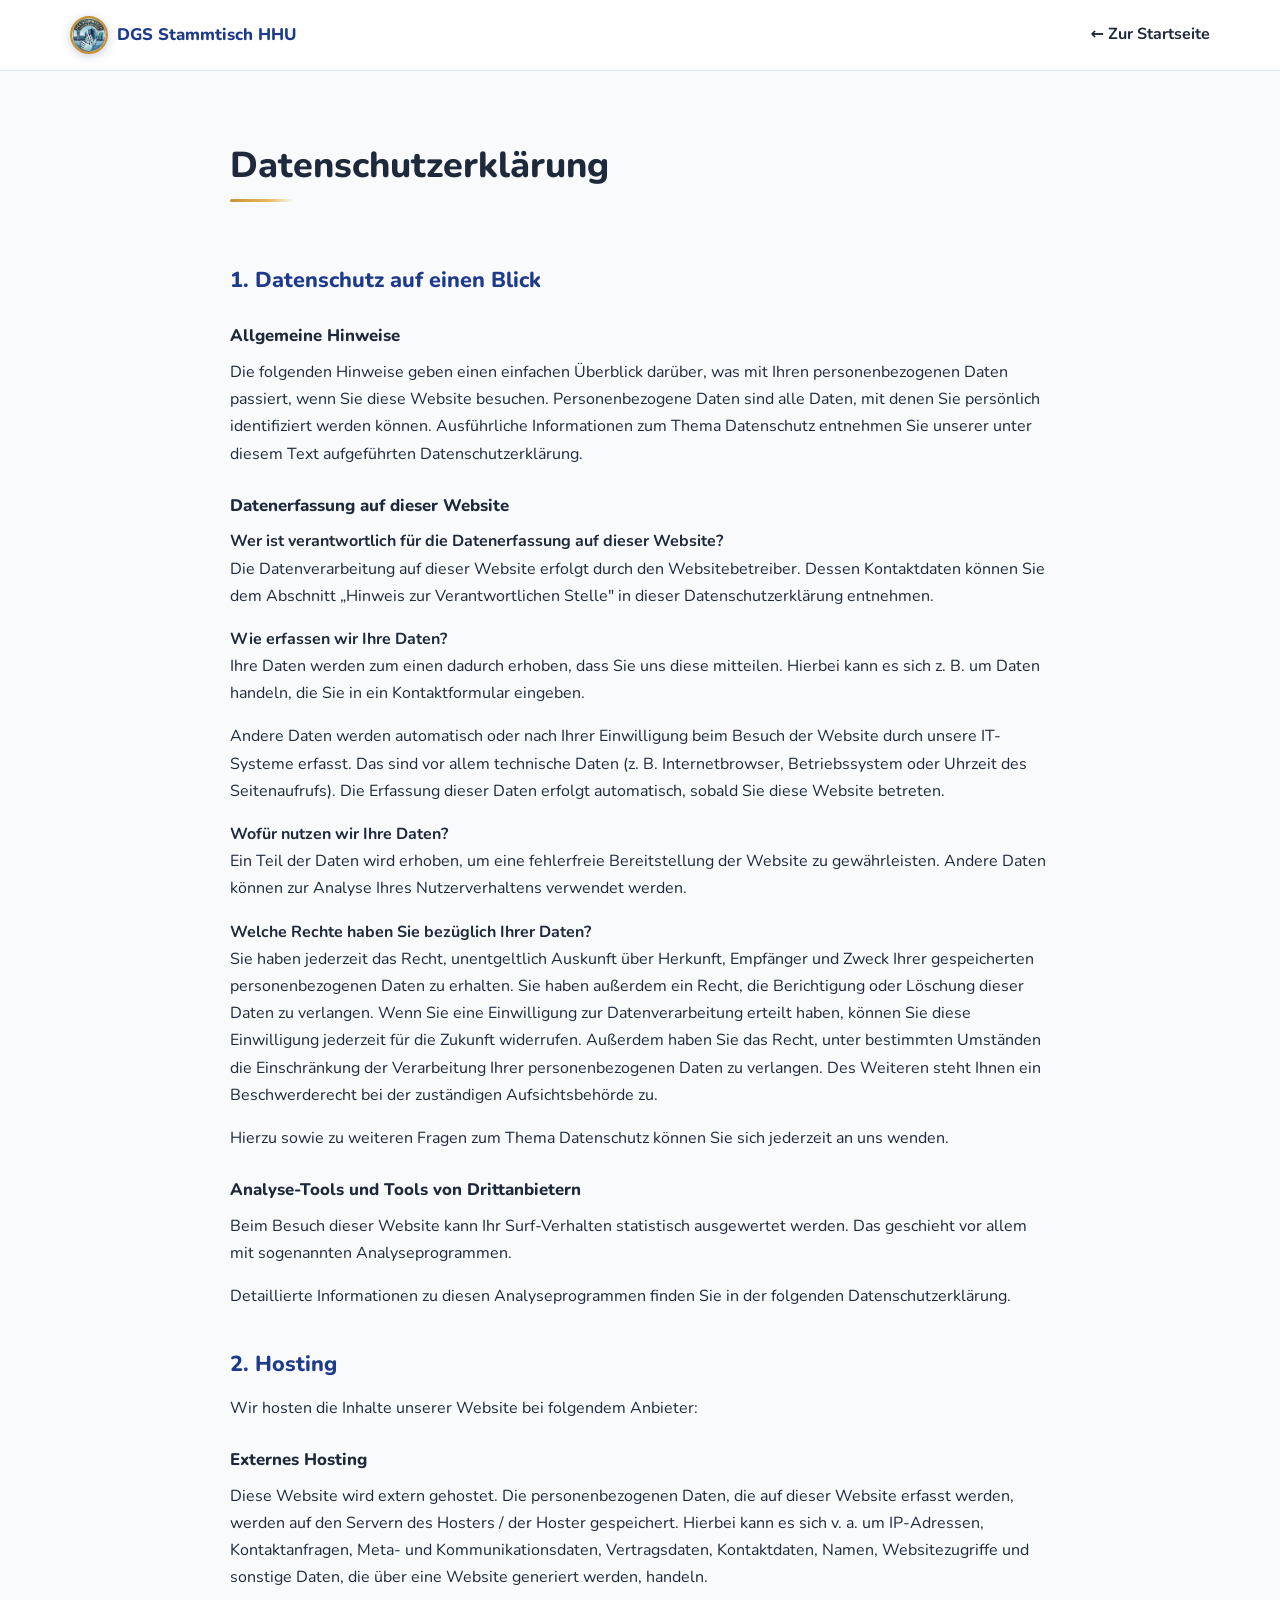
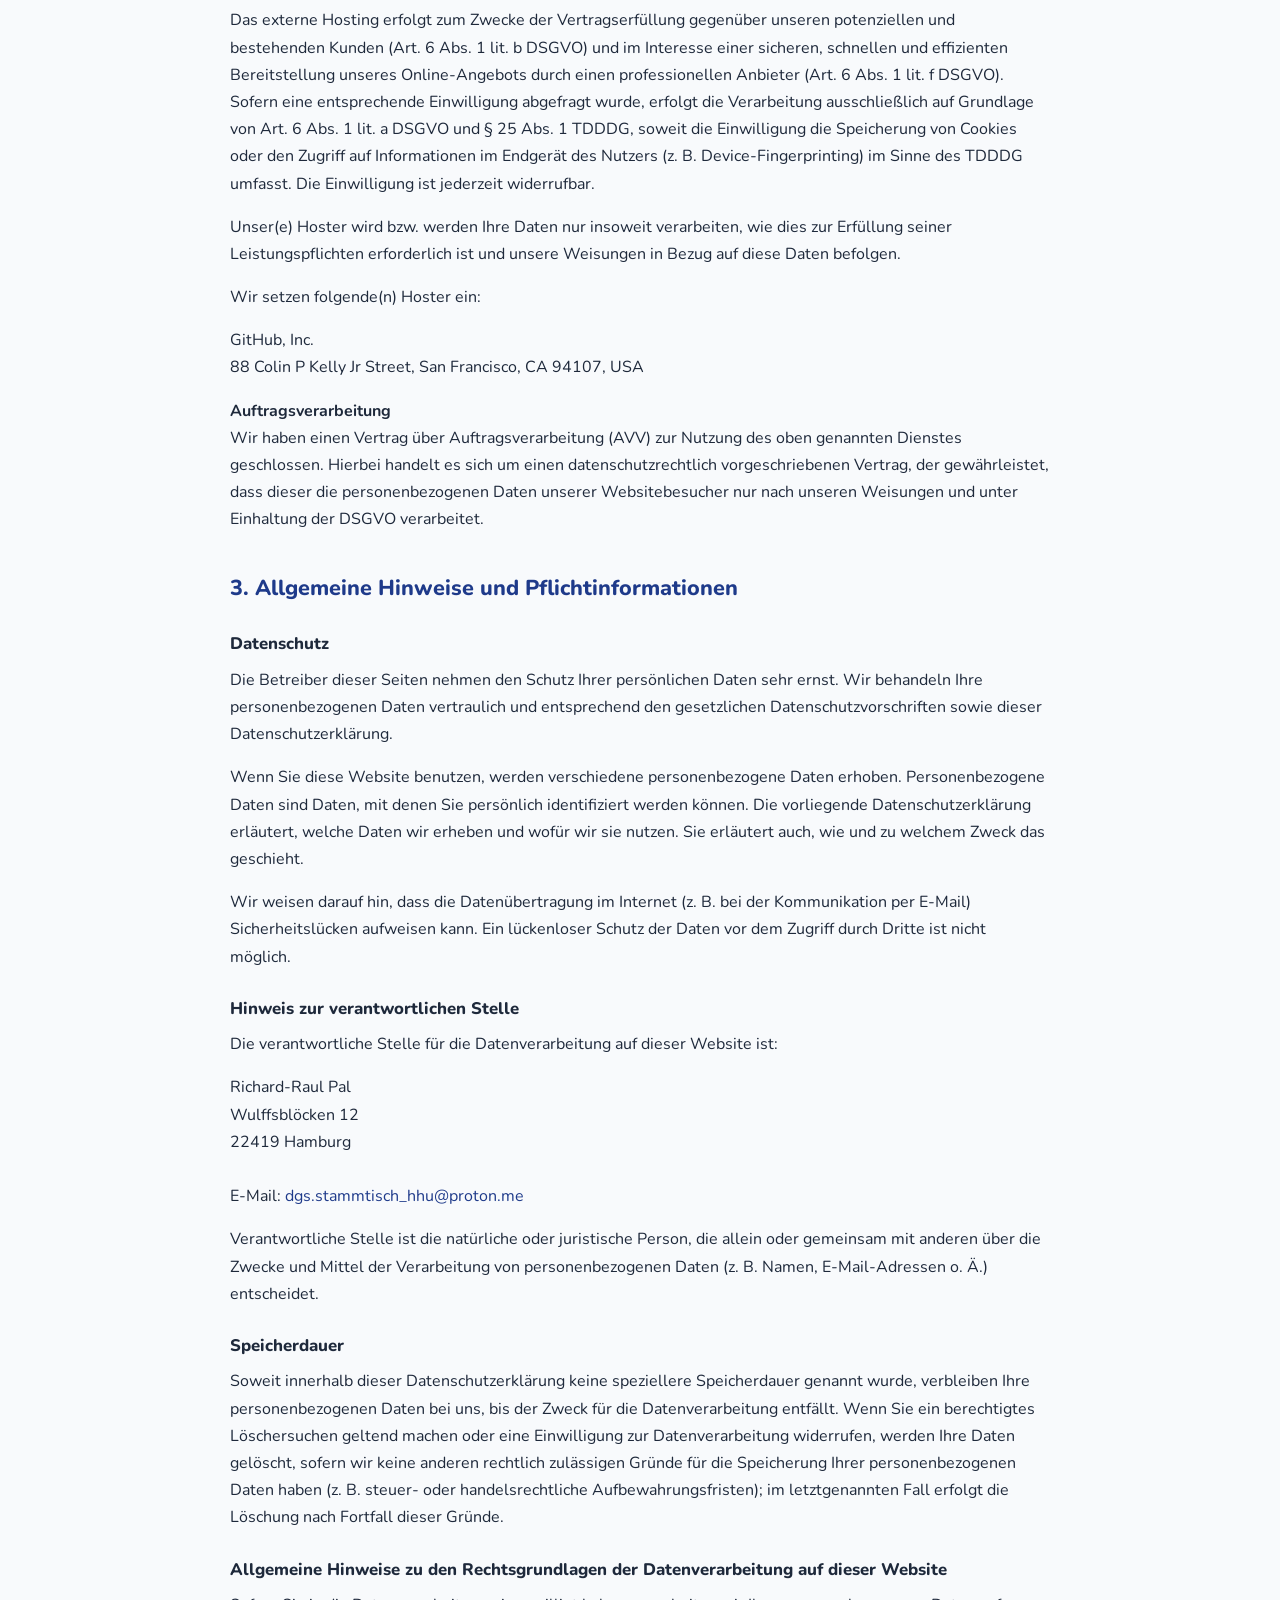
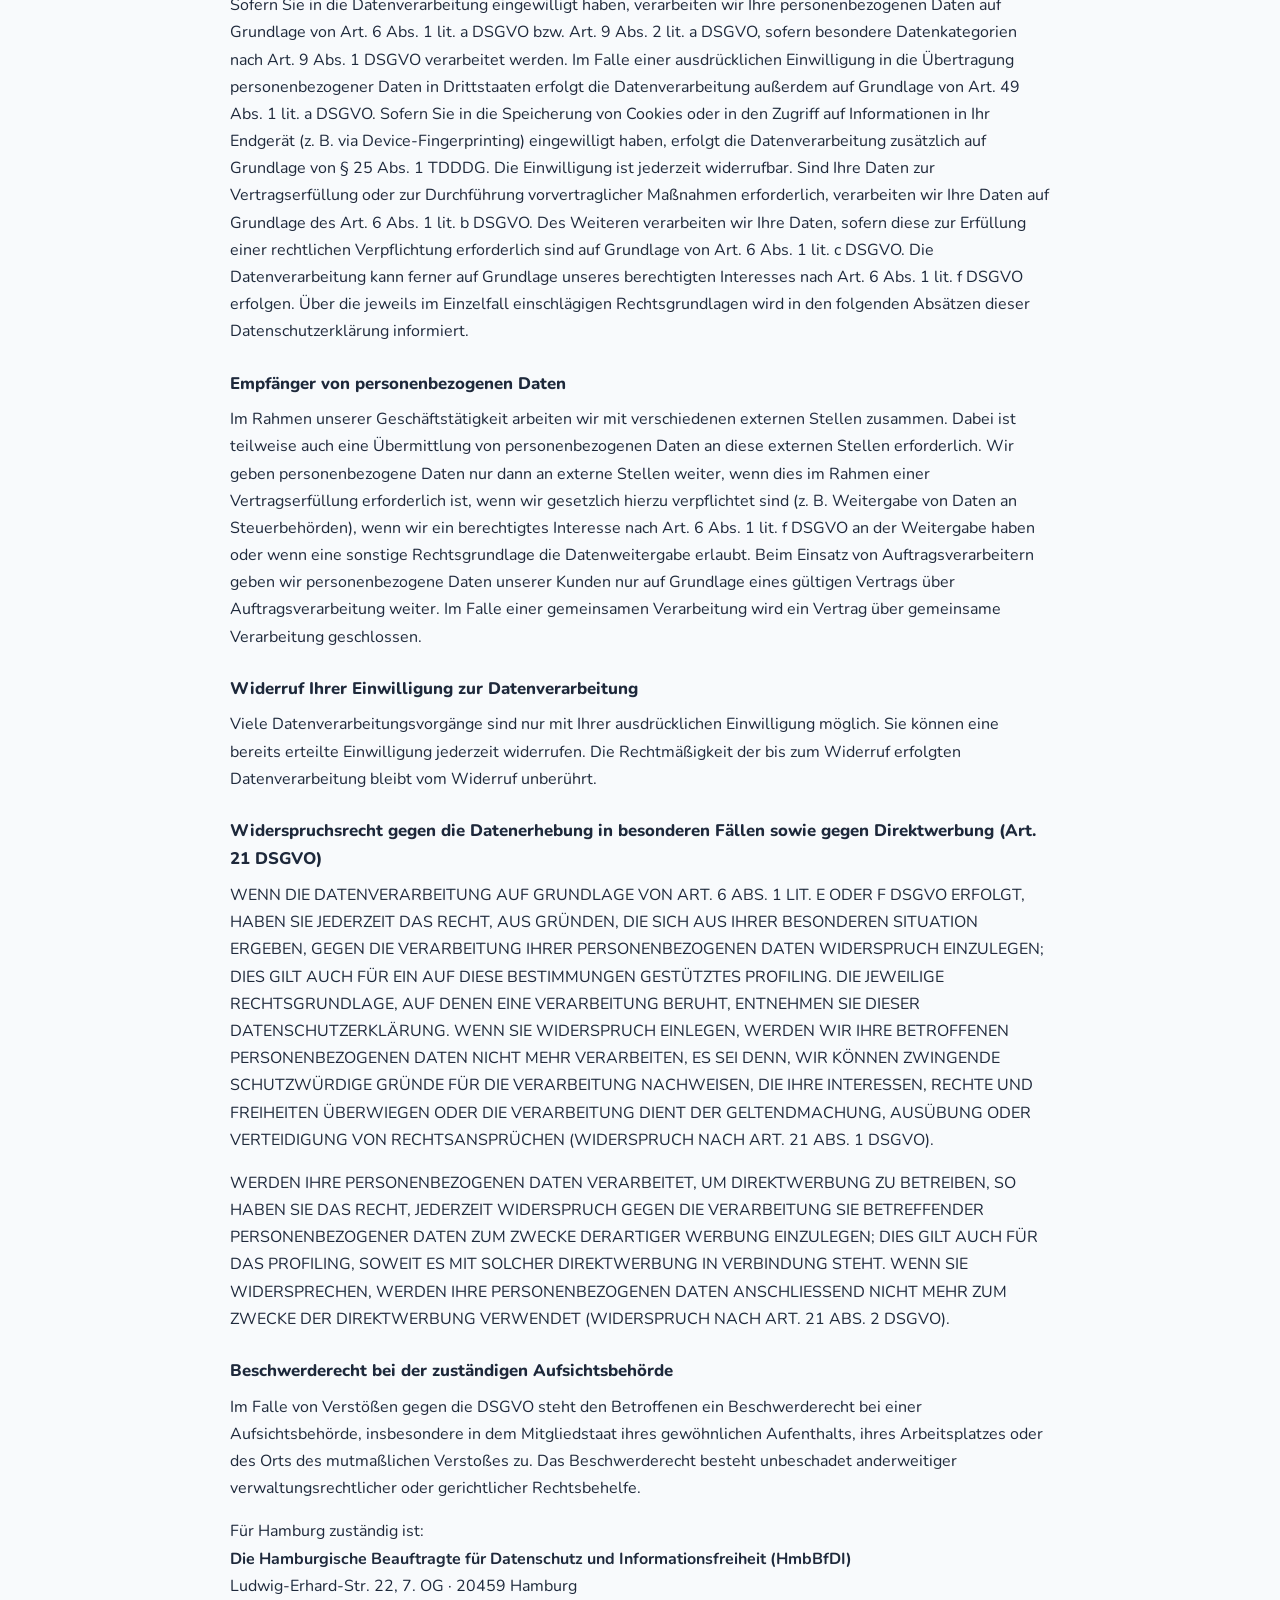
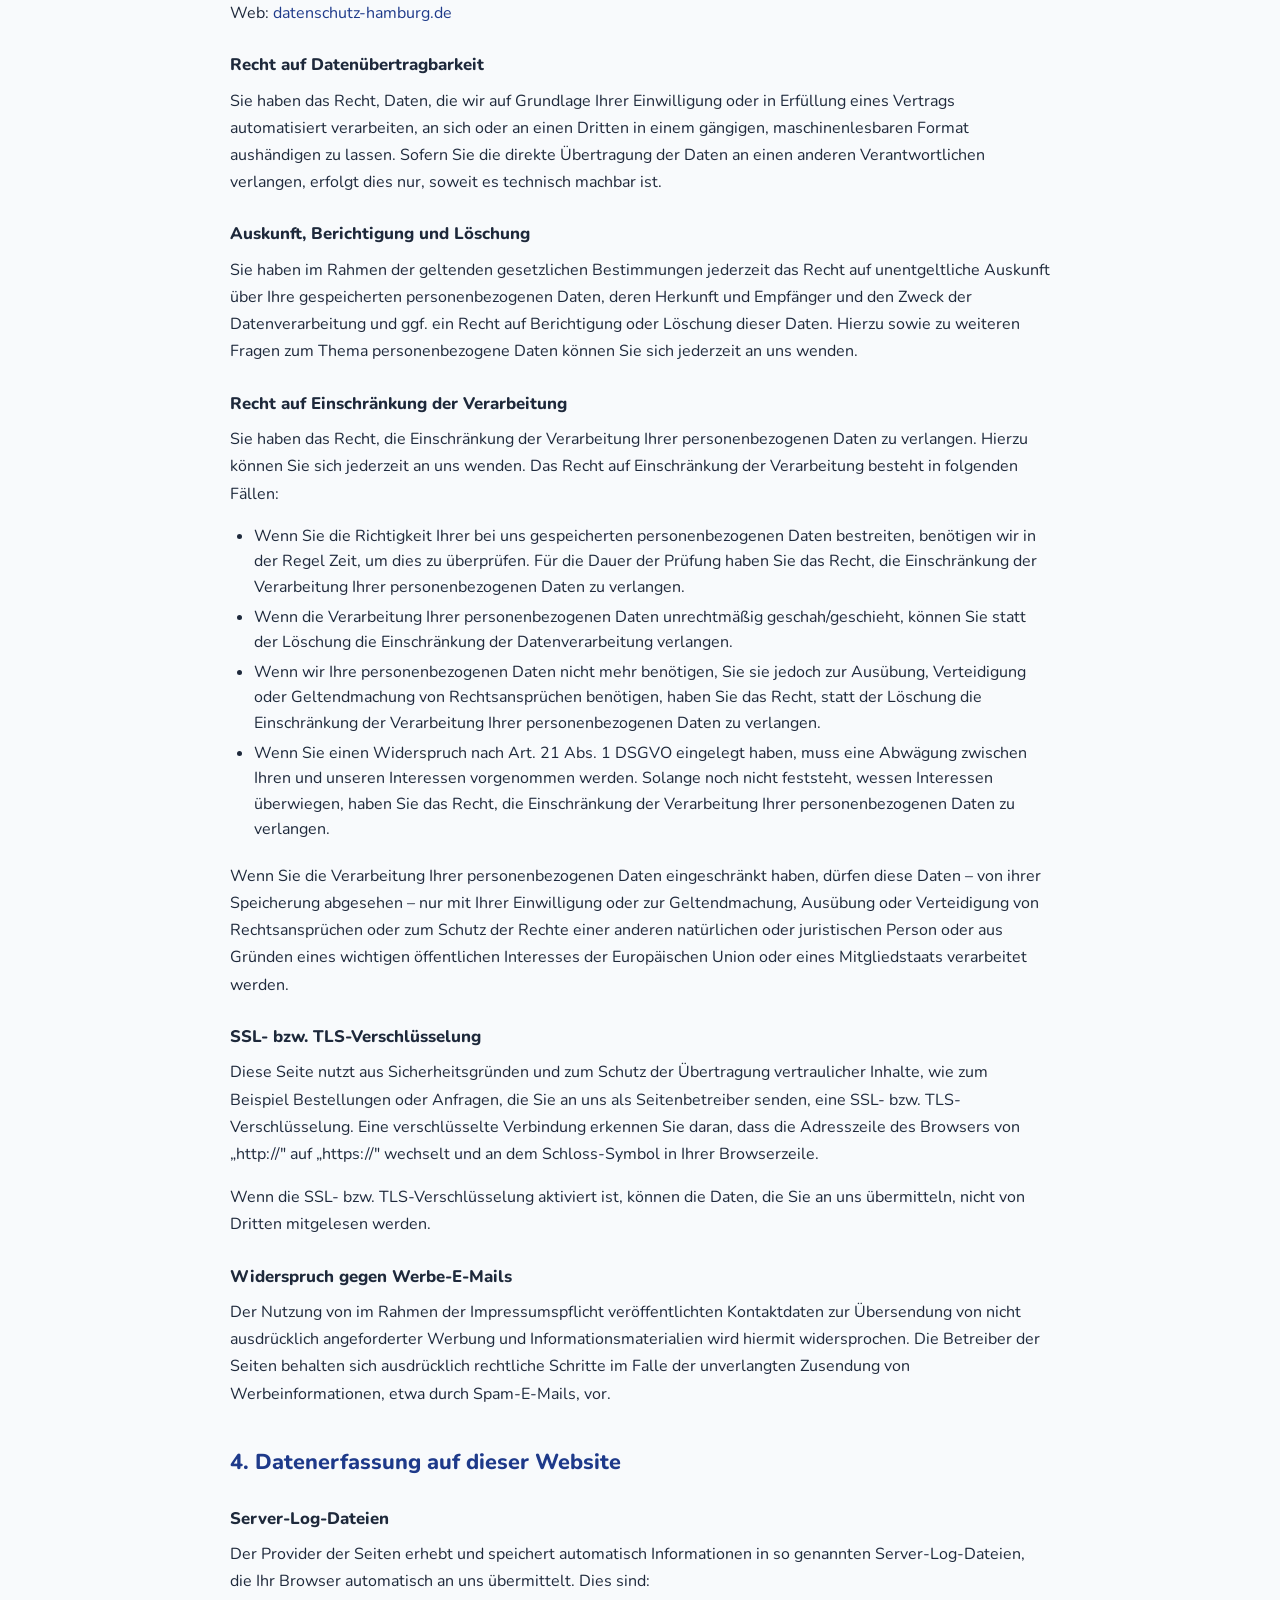
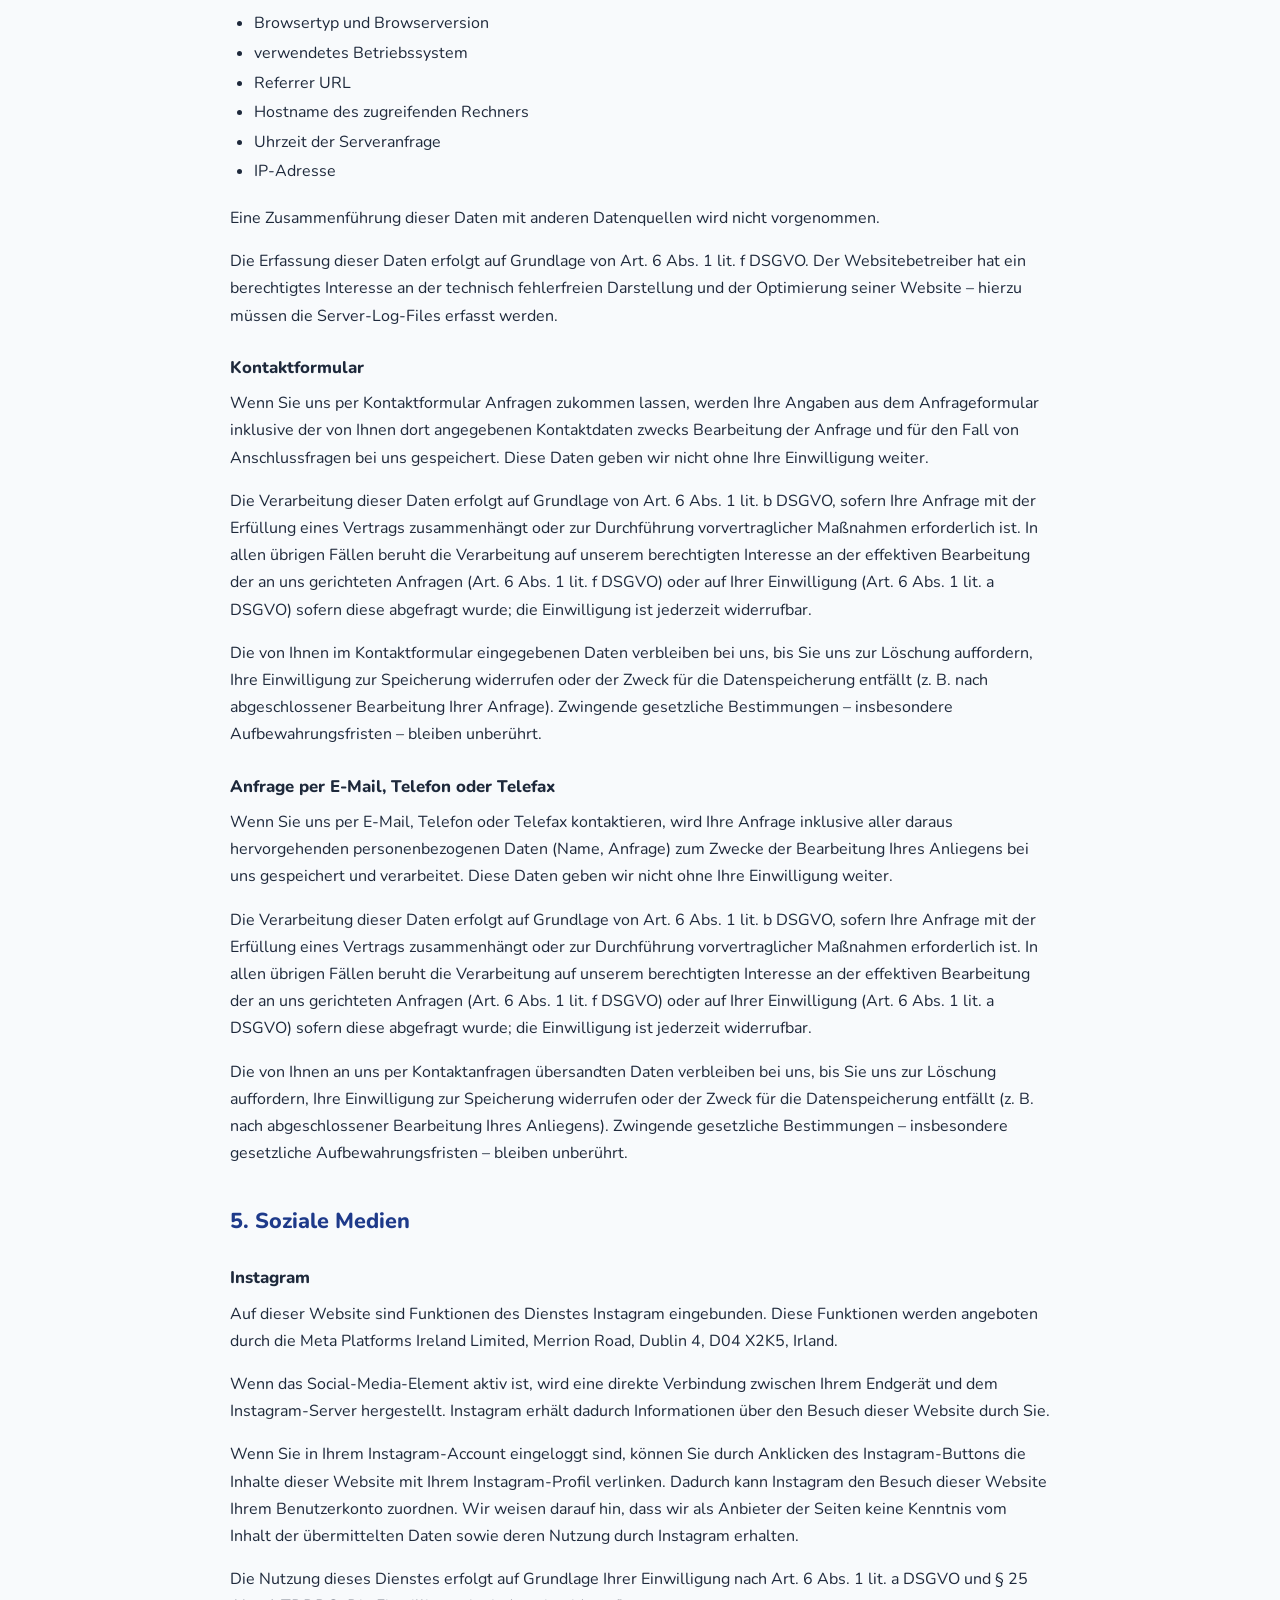
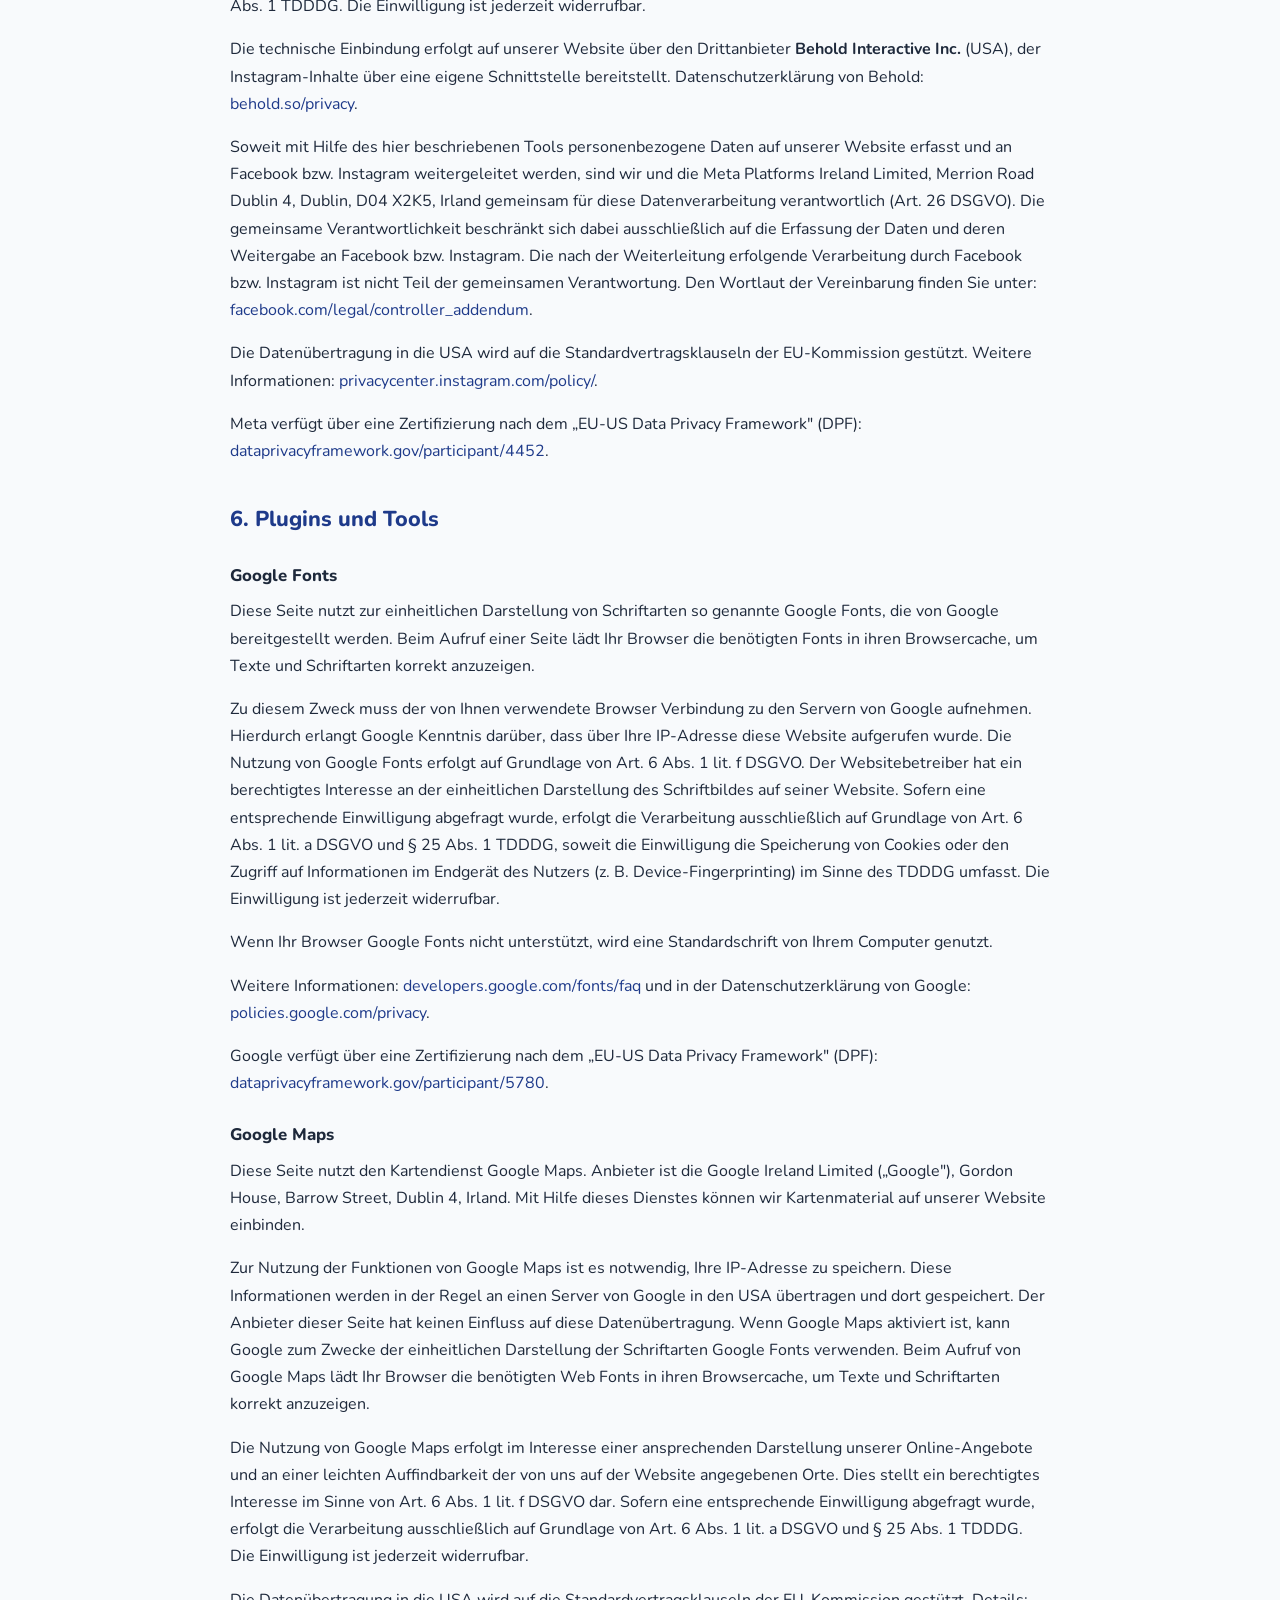
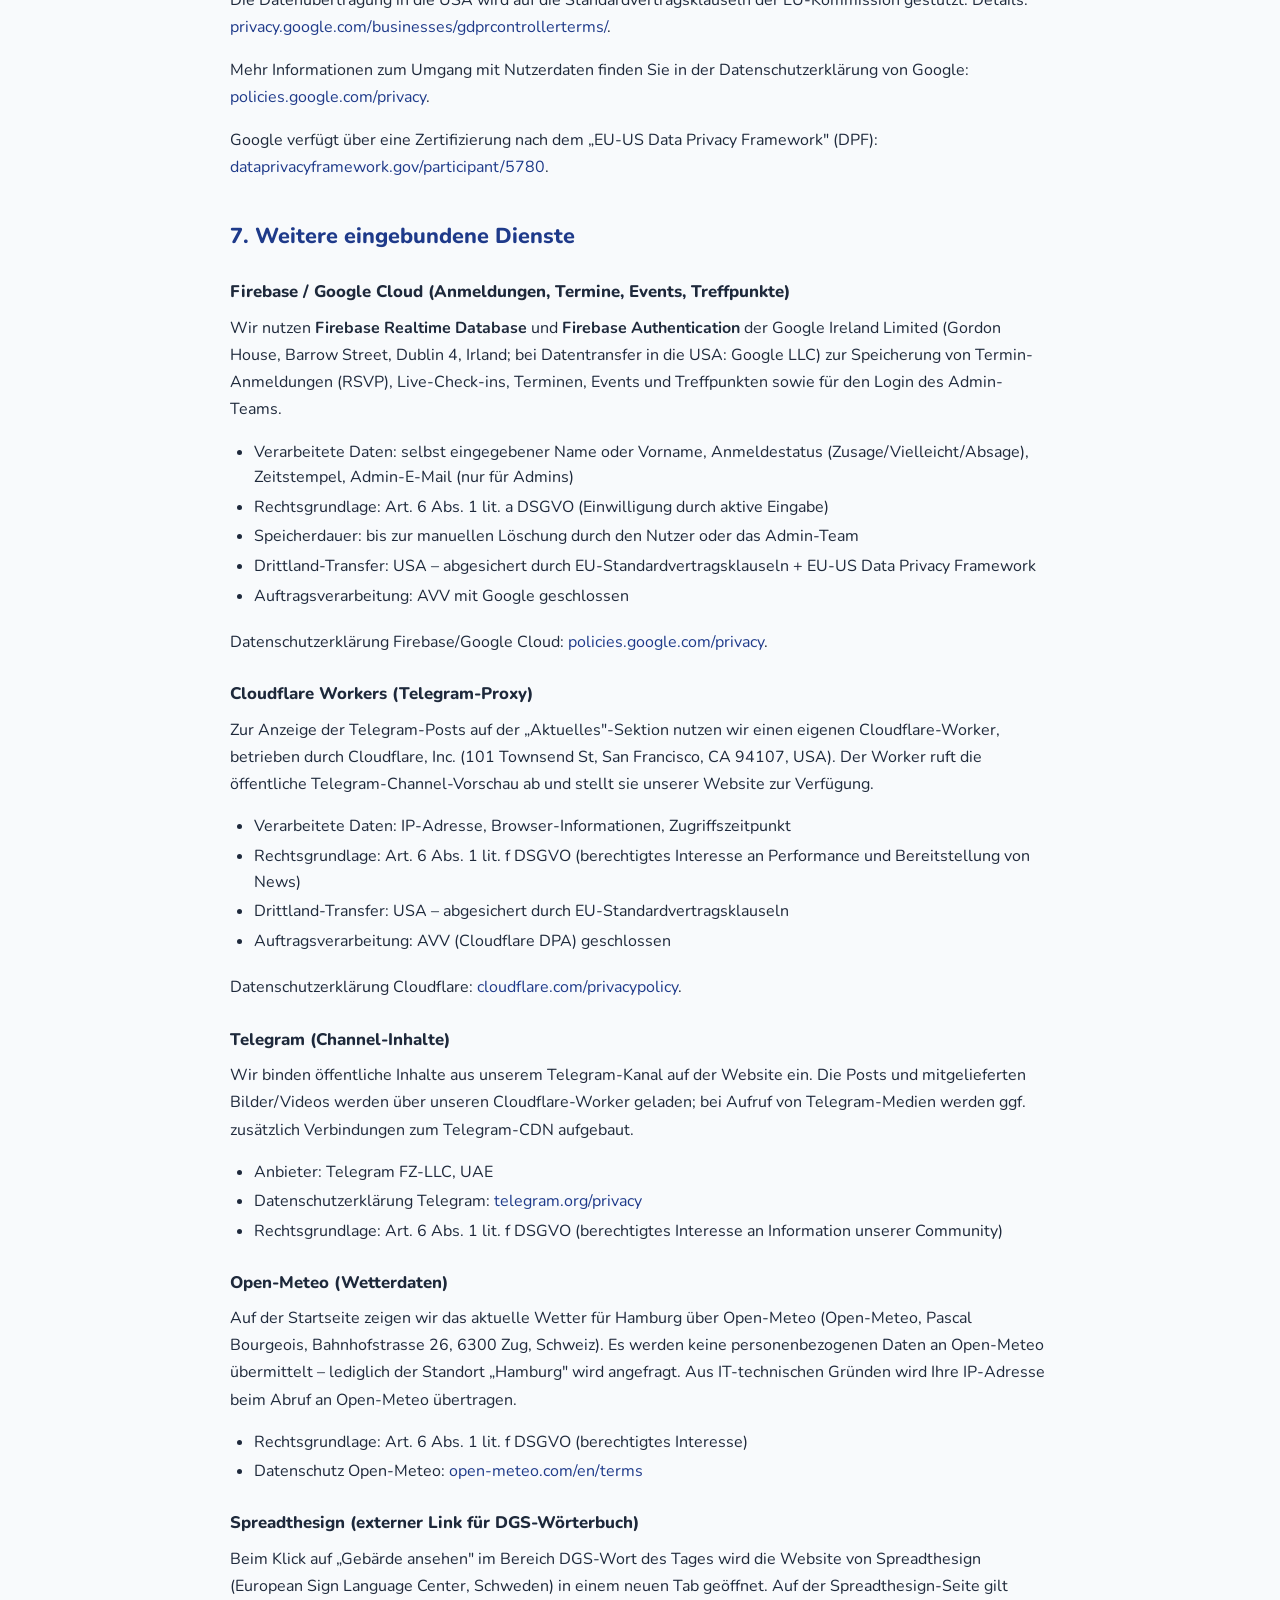
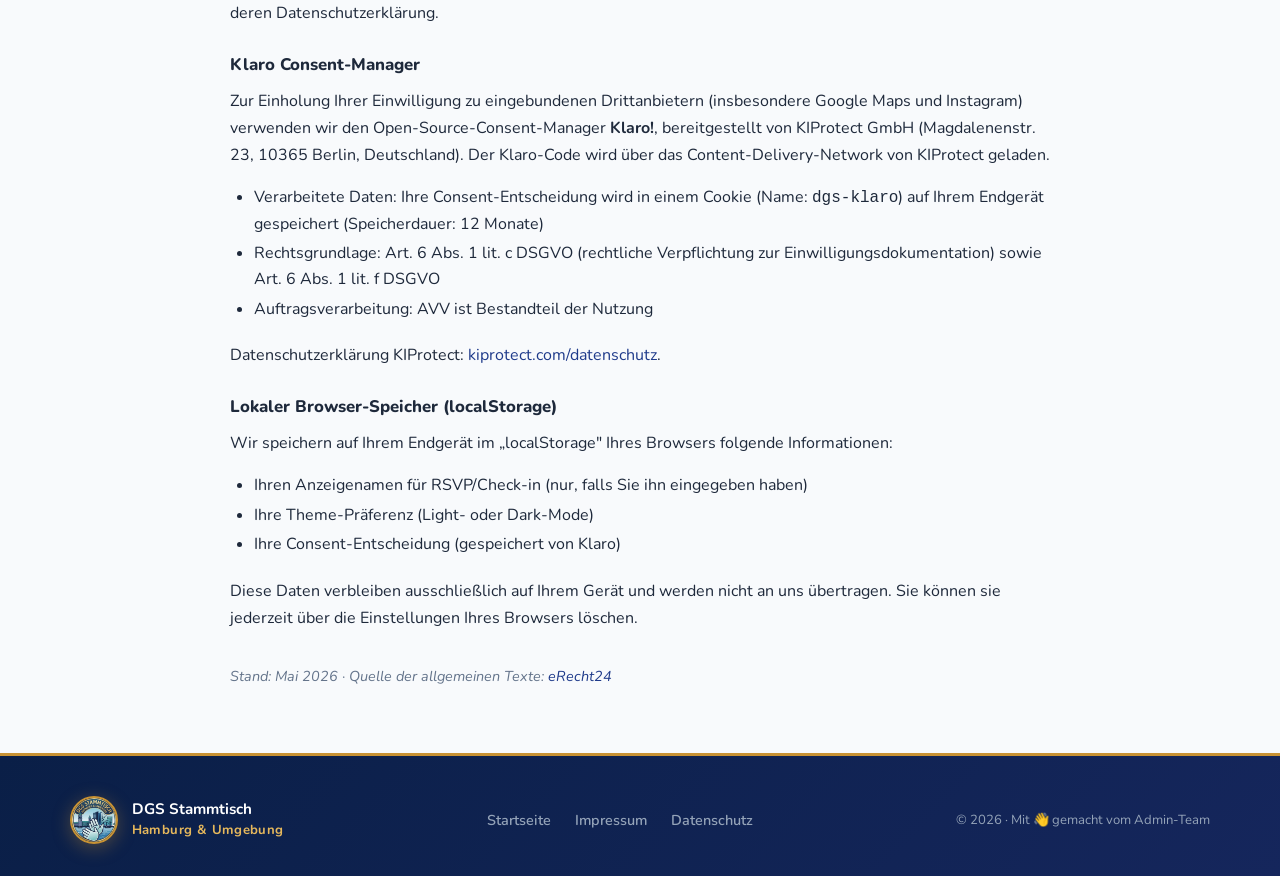
==== datenschutz.html @ 44707451 "v1.5 added impressum, datenschutz, klaro and changed real e-mail-adress" ====
<!DOCTYPE html>
<html lang="de">
<head>
  <meta charset="UTF-8" />
  <meta name="viewport" content="width=device-width, initial-scale=1.0" />
  <title>Datenschutzerklärung – DGS Stammtisch HHU</title>
  <meta name="description" content="Datenschutzerklärung des DGS Stammtisch Hamburg und Umgebung." />
  <meta name="theme-color" content="#1e3a8a" />
  <link rel="preconnect" href="https://fonts.googleapis.com" />
  <link href="https://fonts.googleapis.com/css2?family=Nunito:wght@400;600;700;800&display=swap" rel="stylesheet" />
  <link rel="stylesheet" href="style.css" />
</head>
<body>

  <header class="header">
    <nav class="nav container">
      <a href="index.html" class="nav__logo">
        <img src="icons/logo.png" alt="" class="nav__logo-img" />
        <span>DGS&nbsp;Stammtisch&nbsp;HHU</span>
      </a>
      <ul class="nav__links nav__links--simple">
        <li><a href="index.html">← Zur Startseite</a></li>
      </ul>
    </nav>
  </header>

  <main class="section legal-page">
    <div class="container legal-page__container">
      <h1 class="section__title">Datenschutzerklärung</h1>

      <h2>1. Datenschutz auf einen Blick</h2>

      <h3>Allgemeine Hinweise</h3>
      <p>Die folgenden Hinweise geben einen einfachen Überblick darüber, was mit Ihren personenbezogenen Daten passiert, wenn Sie diese Website besuchen. Personenbezogene Daten sind alle Daten, mit denen Sie persönlich identifiziert werden können. Ausführliche Informationen zum Thema Datenschutz entnehmen Sie unserer unter diesem Text aufgeführten Datenschutzerklärung.</p>

      <h3>Datenerfassung auf dieser Website</h3>
      <h4>Wer ist verantwortlich für die Datenerfassung auf dieser Website?</h4>
      <p>Die Datenverarbeitung auf dieser Website erfolgt durch den Websitebetreiber. Dessen Kontaktdaten können Sie dem Abschnitt „Hinweis zur Verantwortlichen Stelle" in dieser Datenschutzerklärung entnehmen.</p>

      <h4>Wie erfassen wir Ihre Daten?</h4>
      <p>Ihre Daten werden zum einen dadurch erhoben, dass Sie uns diese mitteilen. Hierbei kann es sich z. B. um Daten handeln, die Sie in ein Kontaktformular eingeben.</p>
      <p>Andere Daten werden automatisch oder nach Ihrer Einwilligung beim Besuch der Website durch unsere IT-Systeme erfasst. Das sind vor allem technische Daten (z. B. Internetbrowser, Betriebssystem oder Uhrzeit des Seitenaufrufs). Die Erfassung dieser Daten erfolgt automatisch, sobald Sie diese Website betreten.</p>

      <h4>Wofür nutzen wir Ihre Daten?</h4>
      <p>Ein Teil der Daten wird erhoben, um eine fehlerfreie Bereitstellung der Website zu gewährleisten. Andere Daten können zur Analyse Ihres Nutzerverhaltens verwendet werden.</p>

      <h4>Welche Rechte haben Sie bezüglich Ihrer Daten?</h4>
      <p>Sie haben jederzeit das Recht, unentgeltlich Auskunft über Herkunft, Empfänger und Zweck Ihrer gespeicherten personenbezogenen Daten zu erhalten. Sie haben außerdem ein Recht, die Berichtigung oder Löschung dieser Daten zu verlangen. Wenn Sie eine Einwilligung zur Datenverarbeitung erteilt haben, können Sie diese Einwilligung jederzeit für die Zukunft widerrufen. Außerdem haben Sie das Recht, unter bestimmten Umständen die Einschränkung der Verarbeitung Ihrer personenbezogenen Daten zu verlangen. Des Weiteren steht Ihnen ein Beschwerderecht bei der zuständigen Aufsichtsbehörde zu.</p>
      <p>Hierzu sowie zu weiteren Fragen zum Thema Datenschutz können Sie sich jederzeit an uns wenden.</p>

      <h3>Analyse-Tools und Tools von Drittanbietern</h3>
      <p>Beim Besuch dieser Website kann Ihr Surf-Verhalten statistisch ausgewertet werden. Das geschieht vor allem mit sogenannten Analyseprogrammen.</p>
      <p>Detaillierte Informationen zu diesen Analyseprogrammen finden Sie in der folgenden Datenschutzerklärung.</p>

      <h2>2. Hosting</h2>
      <p>Wir hosten die Inhalte unserer Website bei folgendem Anbieter:</p>

      <h3>Externes Hosting</h3>
      <p>Diese Website wird extern gehostet. Die personenbezogenen Daten, die auf dieser Website erfasst werden, werden auf den Servern des Hosters / der Hoster gespeichert. Hierbei kann es sich v. a. um IP-Adressen, Kontaktanfragen, Meta- und Kommunikationsdaten, Vertragsdaten, Kontaktdaten, Namen, Websitezugriffe und sonstige Daten, die über eine Website generiert werden, handeln.</p>
      <p>Das externe Hosting erfolgt zum Zwecke der Vertragserfüllung gegenüber unseren potenziellen und bestehenden Kunden (Art. 6 Abs. 1 lit. b DSGVO) und im Interesse einer sicheren, schnellen und effizienten Bereitstellung unseres Online-Angebots durch einen professionellen Anbieter (Art. 6 Abs. 1 lit. f DSGVO). Sofern eine entsprechende Einwilligung abgefragt wurde, erfolgt die Verarbeitung ausschließlich auf Grundlage von Art. 6 Abs. 1 lit. a DSGVO und § 25 Abs. 1 TDDDG, soweit die Einwilligung die Speicherung von Cookies oder den Zugriff auf Informationen im Endgerät des Nutzers (z. B. Device-Fingerprinting) im Sinne des TDDDG umfasst. Die Einwilligung ist jederzeit widerrufbar.</p>
      <p>Unser(e) Hoster wird bzw. werden Ihre Daten nur insoweit verarbeiten, wie dies zur Erfüllung seiner Leistungspflichten erforderlich ist und unsere Weisungen in Bezug auf diese Daten befolgen.</p>
      <p>Wir setzen folgende(n) Hoster ein:</p>
      <p>GitHub, Inc.<br>88 Colin P Kelly Jr Street, San Francisco, CA 94107, USA</p>

      <h4>Auftragsverarbeitung</h4>
      <p>Wir haben einen Vertrag über Auftragsverarbeitung (AVV) zur Nutzung des oben genannten Dienstes geschlossen. Hierbei handelt es sich um einen datenschutzrechtlich vorgeschriebenen Vertrag, der gewährleistet, dass dieser die personenbezogenen Daten unserer Websitebesucher nur nach unseren Weisungen und unter Einhaltung der DSGVO verarbeitet.</p>

      <h2>3. Allgemeine Hinweise und Pflichtinformationen</h2>

      <h3>Datenschutz</h3>
      <p>Die Betreiber dieser Seiten nehmen den Schutz Ihrer persönlichen Daten sehr ernst. Wir behandeln Ihre personenbezogenen Daten vertraulich und entsprechend den gesetzlichen Datenschutzvorschriften sowie dieser Datenschutzerklärung.</p>
      <p>Wenn Sie diese Website benutzen, werden verschiedene personenbezogene Daten erhoben. Personenbezogene Daten sind Daten, mit denen Sie persönlich identifiziert werden können. Die vorliegende Datenschutzerklärung erläutert, welche Daten wir erheben und wofür wir sie nutzen. Sie erläutert auch, wie und zu welchem Zweck das geschieht.</p>
      <p>Wir weisen darauf hin, dass die Datenübertragung im Internet (z. B. bei der Kommunikation per E-Mail) Sicherheitslücken aufweisen kann. Ein lückenloser Schutz der Daten vor dem Zugriff durch Dritte ist nicht möglich.</p>

      <h3>Hinweis zur verantwortlichen Stelle</h3>
      <p>Die verantwortliche Stelle für die Datenverarbeitung auf dieser Website ist:</p>
      <p>
        Richard-Raul Pal<br>
        Wulffsblöcken 12<br>
        22419 Hamburg<br><br>
        E-Mail: <a href="mailto:dgs.stammtisch_hhu@proton.me">dgs.stammtisch_hhu@proton.me</a>
      </p>
      <p>Verantwortliche Stelle ist die natürliche oder juristische Person, die allein oder gemeinsam mit anderen über die Zwecke und Mittel der Verarbeitung von personenbezogenen Daten (z. B. Namen, E-Mail-Adressen o. Ä.) entscheidet.</p>

      <h3>Speicherdauer</h3>
      <p>Soweit innerhalb dieser Datenschutzerklärung keine speziellere Speicherdauer genannt wurde, verbleiben Ihre personenbezogenen Daten bei uns, bis der Zweck für die Datenverarbeitung entfällt. Wenn Sie ein berechtigtes Löschersuchen geltend machen oder eine Einwilligung zur Datenverarbeitung widerrufen, werden Ihre Daten gelöscht, sofern wir keine anderen rechtlich zulässigen Gründe für die Speicherung Ihrer personenbezogenen Daten haben (z. B. steuer- oder handelsrechtliche Aufbewahrungsfristen); im letztgenannten Fall erfolgt die Löschung nach Fortfall dieser Gründe.</p>

      <h3>Allgemeine Hinweise zu den Rechtsgrundlagen der Datenverarbeitung auf dieser Website</h3>
      <p>Sofern Sie in die Datenverarbeitung eingewilligt haben, verarbeiten wir Ihre personenbezogenen Daten auf Grundlage von Art. 6 Abs. 1 lit. a DSGVO bzw. Art. 9 Abs. 2 lit. a DSGVO, sofern besondere Datenkategorien nach Art. 9 Abs. 1 DSGVO verarbeitet werden. Im Falle einer ausdrücklichen Einwilligung in die Übertragung personenbezogener Daten in Drittstaaten erfolgt die Datenverarbeitung außerdem auf Grundlage von Art. 49 Abs. 1 lit. a DSGVO. Sofern Sie in die Speicherung von Cookies oder in den Zugriff auf Informationen in Ihr Endgerät (z. B. via Device-Fingerprinting) eingewilligt haben, erfolgt die Datenverarbeitung zusätzlich auf Grundlage von § 25 Abs. 1 TDDDG. Die Einwilligung ist jederzeit widerrufbar. Sind Ihre Daten zur Vertragserfüllung oder zur Durchführung vorvertraglicher Maßnahmen erforderlich, verarbeiten wir Ihre Daten auf Grundlage des Art. 6 Abs. 1 lit. b DSGVO. Des Weiteren verarbeiten wir Ihre Daten, sofern diese zur Erfüllung einer rechtlichen Verpflichtung erforderlich sind auf Grundlage von Art. 6 Abs. 1 lit. c DSGVO. Die Datenverarbeitung kann ferner auf Grundlage unseres berechtigten Interesses nach Art. 6 Abs. 1 lit. f DSGVO erfolgen. Über die jeweils im Einzelfall einschlägigen Rechtsgrundlagen wird in den folgenden Absätzen dieser Datenschutzerklärung informiert.</p>

      <h3>Empfänger von personenbezogenen Daten</h3>
      <p>Im Rahmen unserer Geschäftstätigkeit arbeiten wir mit verschiedenen externen Stellen zusammen. Dabei ist teilweise auch eine Übermittlung von personenbezogenen Daten an diese externen Stellen erforderlich. Wir geben personenbezogene Daten nur dann an externe Stellen weiter, wenn dies im Rahmen einer Vertragserfüllung erforderlich ist, wenn wir gesetzlich hierzu verpflichtet sind (z. B. Weitergabe von Daten an Steuerbehörden), wenn wir ein berechtigtes Interesse nach Art. 6 Abs. 1 lit. f DSGVO an der Weitergabe haben oder wenn eine sonstige Rechtsgrundlage die Datenweitergabe erlaubt. Beim Einsatz von Auftragsverarbeitern geben wir personenbezogene Daten unserer Kunden nur auf Grundlage eines gültigen Vertrags über Auftragsverarbeitung weiter. Im Falle einer gemeinsamen Verarbeitung wird ein Vertrag über gemeinsame Verarbeitung geschlossen.</p>

      <h3>Widerruf Ihrer Einwilligung zur Datenverarbeitung</h3>
      <p>Viele Datenverarbeitungsvorgänge sind nur mit Ihrer ausdrücklichen Einwilligung möglich. Sie können eine bereits erteilte Einwilligung jederzeit widerrufen. Die Rechtmäßigkeit der bis zum Widerruf erfolgten Datenverarbeitung bleibt vom Widerruf unberührt.</p>

      <h3>Widerspruchsrecht gegen die Datenerhebung in besonderen Fällen sowie gegen Direktwerbung (Art. 21 DSGVO)</h3>
      <p>WENN DIE DATENVERARBEITUNG AUF GRUNDLAGE VON ART. 6 ABS. 1 LIT. E ODER F DSGVO ERFOLGT, HABEN SIE JEDERZEIT DAS RECHT, AUS GRÜNDEN, DIE SICH AUS IHRER BESONDEREN SITUATION ERGEBEN, GEGEN DIE VERARBEITUNG IHRER PERSONENBEZOGENEN DATEN WIDERSPRUCH EINZULEGEN; DIES GILT AUCH FÜR EIN AUF DIESE BESTIMMUNGEN GESTÜTZTES PROFILING. DIE JEWEILIGE RECHTSGRUNDLAGE, AUF DENEN EINE VERARBEITUNG BERUHT, ENTNEHMEN SIE DIESER DATENSCHUTZERKLÄRUNG. WENN SIE WIDERSPRUCH EINLEGEN, WERDEN WIR IHRE BETROFFENEN PERSONENBEZOGENEN DATEN NICHT MEHR VERARBEITEN, ES SEI DENN, WIR KÖNNEN ZWINGENDE SCHUTZWÜRDIGE GRÜNDE FÜR DIE VERARBEITUNG NACHWEISEN, DIE IHRE INTERESSEN, RECHTE UND FREIHEITEN ÜBERWIEGEN ODER DIE VERARBEITUNG DIENT DER GELTENDMACHUNG, AUSÜBUNG ODER VERTEIDIGUNG VON RECHTSANSPRÜCHEN (WIDERSPRUCH NACH ART. 21 ABS. 1 DSGVO).</p>
      <p>WERDEN IHRE PERSONENBEZOGENEN DATEN VERARBEITET, UM DIREKTWERBUNG ZU BETREIBEN, SO HABEN SIE DAS RECHT, JEDERZEIT WIDERSPRUCH GEGEN DIE VERARBEITUNG SIE BETREFFENDER PERSONENBEZOGENER DATEN ZUM ZWECKE DERARTIGER WERBUNG EINZULEGEN; DIES GILT AUCH FÜR DAS PROFILING, SOWEIT ES MIT SOLCHER DIREKTWERBUNG IN VERBINDUNG STEHT. WENN SIE WIDERSPRECHEN, WERDEN IHRE PERSONENBEZOGENEN DATEN ANSCHLIESSEND NICHT MEHR ZUM ZWECKE DER DIREKTWERBUNG VERWENDET (WIDERSPRUCH NACH ART. 21 ABS. 2 DSGVO).</p>

      <h3>Beschwerderecht bei der zuständigen Aufsichtsbehörde</h3>
      <p>Im Falle von Verstößen gegen die DSGVO steht den Betroffenen ein Beschwerderecht bei einer Aufsichtsbehörde, insbesondere in dem Mitgliedstaat ihres gewöhnlichen Aufenthalts, ihres Arbeitsplatzes oder des Orts des mutmaßlichen Verstoßes zu. Das Beschwerderecht besteht unbeschadet anderweitiger verwaltungsrechtlicher oder gerichtlicher Rechtsbehelfe.</p>
      <p>Für Hamburg zuständig ist:<br>
        <strong>Die Hamburgische Beauftragte für Datenschutz und Informationsfreiheit (HmbBfDI)</strong><br>
        Ludwig-Erhard-Str. 22, 7. OG · 20459 Hamburg<br>
        Web: <a href="https://datenschutz-hamburg.de" target="_blank" rel="noopener">datenschutz-hamburg.de</a>
      </p>

      <h3>Recht auf Datenübertragbarkeit</h3>
      <p>Sie haben das Recht, Daten, die wir auf Grundlage Ihrer Einwilligung oder in Erfüllung eines Vertrags automatisiert verarbeiten, an sich oder an einen Dritten in einem gängigen, maschinenlesbaren Format aushändigen zu lassen. Sofern Sie die direkte Übertragung der Daten an einen anderen Verantwortlichen verlangen, erfolgt dies nur, soweit es technisch machbar ist.</p>

      <h3>Auskunft, Berichtigung und Löschung</h3>
      <p>Sie haben im Rahmen der geltenden gesetzlichen Bestimmungen jederzeit das Recht auf unentgeltliche Auskunft über Ihre gespeicherten personenbezogenen Daten, deren Herkunft und Empfänger und den Zweck der Datenverarbeitung und ggf. ein Recht auf Berichtigung oder Löschung dieser Daten. Hierzu sowie zu weiteren Fragen zum Thema personenbezogene Daten können Sie sich jederzeit an uns wenden.</p>

      <h3>Recht auf Einschränkung der Verarbeitung</h3>
      <p>Sie haben das Recht, die Einschränkung der Verarbeitung Ihrer personenbezogenen Daten zu verlangen. Hierzu können Sie sich jederzeit an uns wenden. Das Recht auf Einschränkung der Verarbeitung besteht in folgenden Fällen:</p>
      <ul>
        <li>Wenn Sie die Richtigkeit Ihrer bei uns gespeicherten personenbezogenen Daten bestreiten, benötigen wir in der Regel Zeit, um dies zu überprüfen. Für die Dauer der Prüfung haben Sie das Recht, die Einschränkung der Verarbeitung Ihrer personenbezogenen Daten zu verlangen.</li>
        <li>Wenn die Verarbeitung Ihrer personenbezogenen Daten unrechtmäßig geschah/geschieht, können Sie statt der Löschung die Einschränkung der Datenverarbeitung verlangen.</li>
        <li>Wenn wir Ihre personenbezogenen Daten nicht mehr benötigen, Sie sie jedoch zur Ausübung, Verteidigung oder Geltendmachung von Rechtsansprüchen benötigen, haben Sie das Recht, statt der Löschung die Einschränkung der Verarbeitung Ihrer personenbezogenen Daten zu verlangen.</li>
        <li>Wenn Sie einen Widerspruch nach Art. 21 Abs. 1 DSGVO eingelegt haben, muss eine Abwägung zwischen Ihren und unseren Interessen vorgenommen werden. Solange noch nicht feststeht, wessen Interessen überwiegen, haben Sie das Recht, die Einschränkung der Verarbeitung Ihrer personenbezogenen Daten zu verlangen.</li>
      </ul>
      <p>Wenn Sie die Verarbeitung Ihrer personenbezogenen Daten eingeschränkt haben, dürfen diese Daten – von ihrer Speicherung abgesehen – nur mit Ihrer Einwilligung oder zur Geltendmachung, Ausübung oder Verteidigung von Rechtsansprüchen oder zum Schutz der Rechte einer anderen natürlichen oder juristischen Person oder aus Gründen eines wichtigen öffentlichen Interesses der Europäischen Union oder eines Mitgliedstaats verarbeitet werden.</p>

      <h3>SSL- bzw. TLS-Verschlüsselung</h3>
      <p>Diese Seite nutzt aus Sicherheitsgründen und zum Schutz der Übertragung vertraulicher Inhalte, wie zum Beispiel Bestellungen oder Anfragen, die Sie an uns als Seitenbetreiber senden, eine SSL- bzw. TLS-Verschlüsselung. Eine verschlüsselte Verbindung erkennen Sie daran, dass die Adresszeile des Browsers von „http://" auf „https://" wechselt und an dem Schloss-Symbol in Ihrer Browserzeile.</p>
      <p>Wenn die SSL- bzw. TLS-Verschlüsselung aktiviert ist, können die Daten, die Sie an uns übermitteln, nicht von Dritten mitgelesen werden.</p>

      <h3>Widerspruch gegen Werbe-E-Mails</h3>
      <p>Der Nutzung von im Rahmen der Impressumspflicht veröffentlichten Kontaktdaten zur Übersendung von nicht ausdrücklich angeforderter Werbung und Informationsmaterialien wird hiermit widersprochen. Die Betreiber der Seiten behalten sich ausdrücklich rechtliche Schritte im Falle der unverlangten Zusendung von Werbeinformationen, etwa durch Spam-E-Mails, vor.</p>

      <h2>4. Datenerfassung auf dieser Website</h2>

      <h3>Server-Log-Dateien</h3>
      <p>Der Provider der Seiten erhebt und speichert automatisch Informationen in so genannten Server-Log-Dateien, die Ihr Browser automatisch an uns übermittelt. Dies sind:</p>
      <ul>
        <li>Browsertyp und Browserversion</li>
        <li>verwendetes Betriebssystem</li>
        <li>Referrer URL</li>
        <li>Hostname des zugreifenden Rechners</li>
        <li>Uhrzeit der Serveranfrage</li>
        <li>IP-Adresse</li>
      </ul>
      <p>Eine Zusammenführung dieser Daten mit anderen Datenquellen wird nicht vorgenommen.</p>
      <p>Die Erfassung dieser Daten erfolgt auf Grundlage von Art. 6 Abs. 1 lit. f DSGVO. Der Websitebetreiber hat ein berechtigtes Interesse an der technisch fehlerfreien Darstellung und der Optimierung seiner Website – hierzu müssen die Server-Log-Files erfasst werden.</p>

      <h3>Kontaktformular</h3>
      <p>Wenn Sie uns per Kontaktformular Anfragen zukommen lassen, werden Ihre Angaben aus dem Anfrageformular inklusive der von Ihnen dort angegebenen Kontaktdaten zwecks Bearbeitung der Anfrage und für den Fall von Anschlussfragen bei uns gespeichert. Diese Daten geben wir nicht ohne Ihre Einwilligung weiter.</p>
      <p>Die Verarbeitung dieser Daten erfolgt auf Grundlage von Art. 6 Abs. 1 lit. b DSGVO, sofern Ihre Anfrage mit der Erfüllung eines Vertrags zusammenhängt oder zur Durchführung vorvertraglicher Maßnahmen erforderlich ist. In allen übrigen Fällen beruht die Verarbeitung auf unserem berechtigten Interesse an der effektiven Bearbeitung der an uns gerichteten Anfragen (Art. 6 Abs. 1 lit. f DSGVO) oder auf Ihrer Einwilligung (Art. 6 Abs. 1 lit. a DSGVO) sofern diese abgefragt wurde; die Einwilligung ist jederzeit widerrufbar.</p>
      <p>Die von Ihnen im Kontaktformular eingegebenen Daten verbleiben bei uns, bis Sie uns zur Löschung auffordern, Ihre Einwilligung zur Speicherung widerrufen oder der Zweck für die Datenspeicherung entfällt (z. B. nach abgeschlossener Bearbeitung Ihrer Anfrage). Zwingende gesetzliche Bestimmungen – insbesondere Aufbewahrungsfristen – bleiben unberührt.</p>

      <h3>Anfrage per E-Mail, Telefon oder Telefax</h3>
      <p>Wenn Sie uns per E-Mail, Telefon oder Telefax kontaktieren, wird Ihre Anfrage inklusive aller daraus hervorgehenden personenbezogenen Daten (Name, Anfrage) zum Zwecke der Bearbeitung Ihres Anliegens bei uns gespeichert und verarbeitet. Diese Daten geben wir nicht ohne Ihre Einwilligung weiter.</p>
      <p>Die Verarbeitung dieser Daten erfolgt auf Grundlage von Art. 6 Abs. 1 lit. b DSGVO, sofern Ihre Anfrage mit der Erfüllung eines Vertrags zusammenhängt oder zur Durchführung vorvertraglicher Maßnahmen erforderlich ist. In allen übrigen Fällen beruht die Verarbeitung auf unserem berechtigten Interesse an der effektiven Bearbeitung der an uns gerichteten Anfragen (Art. 6 Abs. 1 lit. f DSGVO) oder auf Ihrer Einwilligung (Art. 6 Abs. 1 lit. a DSGVO) sofern diese abgefragt wurde; die Einwilligung ist jederzeit widerrufbar.</p>
      <p>Die von Ihnen an uns per Kontaktanfragen übersandten Daten verbleiben bei uns, bis Sie uns zur Löschung auffordern, Ihre Einwilligung zur Speicherung widerrufen oder der Zweck für die Datenspeicherung entfällt (z. B. nach abgeschlossener Bearbeitung Ihres Anliegens). Zwingende gesetzliche Bestimmungen – insbesondere gesetzliche Aufbewahrungsfristen – bleiben unberührt.</p>

      <h2>5. Soziale Medien</h2>

      <h3>Instagram</h3>
      <p>Auf dieser Website sind Funktionen des Dienstes Instagram eingebunden. Diese Funktionen werden angeboten durch die Meta Platforms Ireland Limited, Merrion Road, Dublin 4, D04 X2K5, Irland.</p>
      <p>Wenn das Social-Media-Element aktiv ist, wird eine direkte Verbindung zwischen Ihrem Endgerät und dem Instagram-Server hergestellt. Instagram erhält dadurch Informationen über den Besuch dieser Website durch Sie.</p>
      <p>Wenn Sie in Ihrem Instagram-Account eingeloggt sind, können Sie durch Anklicken des Instagram-Buttons die Inhalte dieser Website mit Ihrem Instagram-Profil verlinken. Dadurch kann Instagram den Besuch dieser Website Ihrem Benutzerkonto zuordnen. Wir weisen darauf hin, dass wir als Anbieter der Seiten keine Kenntnis vom Inhalt der übermittelten Daten sowie deren Nutzung durch Instagram erhalten.</p>
      <p>Die Nutzung dieses Dienstes erfolgt auf Grundlage Ihrer Einwilligung nach Art. 6 Abs. 1 lit. a DSGVO und § 25 Abs. 1 TDDDG. Die Einwilligung ist jederzeit widerrufbar.</p>
      <p>Die technische Einbindung erfolgt auf unserer Website über den Drittanbieter <strong>Behold Interactive Inc.</strong> (USA), der Instagram-Inhalte über eine eigene Schnittstelle bereitstellt. Datenschutzerklärung von Behold: <a href="https://behold.so/privacy" target="_blank" rel="noopener">behold.so/privacy</a>.</p>
      <p>Soweit mit Hilfe des hier beschriebenen Tools personenbezogene Daten auf unserer Website erfasst und an Facebook bzw. Instagram weitergeleitet werden, sind wir und die Meta Platforms Ireland Limited, Merrion Road Dublin 4, Dublin, D04 X2K5, Irland gemeinsam für diese Datenverarbeitung verantwortlich (Art. 26 DSGVO). Die gemeinsame Verantwortlichkeit beschränkt sich dabei ausschließlich auf die Erfassung der Daten und deren Weitergabe an Facebook bzw. Instagram. Die nach der Weiterleitung erfolgende Verarbeitung durch Facebook bzw. Instagram ist nicht Teil der gemeinsamen Verantwortung. Den Wortlaut der Vereinbarung finden Sie unter: <a href="https://www.facebook.com/legal/controller_addendum" target="_blank" rel="noopener">facebook.com/legal/controller_addendum</a>.</p>
      <p>Die Datenübertragung in die USA wird auf die Standardvertragsklauseln der EU-Kommission gestützt. Weitere Informationen: <a href="https://privacycenter.instagram.com/policy/" target="_blank" rel="noopener">privacycenter.instagram.com/policy/</a>.</p>
      <p>Meta verfügt über eine Zertifizierung nach dem „EU-US Data Privacy Framework" (DPF): <a href="https://www.dataprivacyframework.gov/participant/4452" target="_blank" rel="noopener">dataprivacyframework.gov/participant/4452</a>.</p>

      <h2>6. Plugins und Tools</h2>

      <h3>Google Fonts</h3>
      <p>Diese Seite nutzt zur einheitlichen Darstellung von Schriftarten so genannte Google Fonts, die von Google bereitgestellt werden. Beim Aufruf einer Seite lädt Ihr Browser die benötigten Fonts in ihren Browsercache, um Texte und Schriftarten korrekt anzuzeigen.</p>
      <p>Zu diesem Zweck muss der von Ihnen verwendete Browser Verbindung zu den Servern von Google aufnehmen. Hierdurch erlangt Google Kenntnis darüber, dass über Ihre IP-Adresse diese Website aufgerufen wurde. Die Nutzung von Google Fonts erfolgt auf Grundlage von Art. 6 Abs. 1 lit. f DSGVO. Der Websitebetreiber hat ein berechtigtes Interesse an der einheitlichen Darstellung des Schriftbildes auf seiner Website. Sofern eine entsprechende Einwilligung abgefragt wurde, erfolgt die Verarbeitung ausschließlich auf Grundlage von Art. 6 Abs. 1 lit. a DSGVO und § 25 Abs. 1 TDDDG, soweit die Einwilligung die Speicherung von Cookies oder den Zugriff auf Informationen im Endgerät des Nutzers (z. B. Device-Fingerprinting) im Sinne des TDDDG umfasst. Die Einwilligung ist jederzeit widerrufbar.</p>
      <p>Wenn Ihr Browser Google Fonts nicht unterstützt, wird eine Standardschrift von Ihrem Computer genutzt.</p>
      <p>Weitere Informationen: <a href="https://developers.google.com/fonts/faq" target="_blank" rel="noopener">developers.google.com/fonts/faq</a> und in der Datenschutzerklärung von Google: <a href="https://policies.google.com/privacy?hl=de" target="_blank" rel="noopener">policies.google.com/privacy</a>.</p>
      <p>Google verfügt über eine Zertifizierung nach dem „EU-US Data Privacy Framework" (DPF): <a href="https://www.dataprivacyframework.gov/participant/5780" target="_blank" rel="noopener">dataprivacyframework.gov/participant/5780</a>.</p>

      <h3>Google Maps</h3>
      <p>Diese Seite nutzt den Kartendienst Google Maps. Anbieter ist die Google Ireland Limited („Google"), Gordon House, Barrow Street, Dublin 4, Irland. Mit Hilfe dieses Dienstes können wir Kartenmaterial auf unserer Website einbinden.</p>
      <p>Zur Nutzung der Funktionen von Google Maps ist es notwendig, Ihre IP-Adresse zu speichern. Diese Informationen werden in der Regel an einen Server von Google in den USA übertragen und dort gespeichert. Der Anbieter dieser Seite hat keinen Einfluss auf diese Datenübertragung. Wenn Google Maps aktiviert ist, kann Google zum Zwecke der einheitlichen Darstellung der Schriftarten Google Fonts verwenden. Beim Aufruf von Google Maps lädt Ihr Browser die benötigten Web Fonts in ihren Browsercache, um Texte und Schriftarten korrekt anzuzeigen.</p>
      <p>Die Nutzung von Google Maps erfolgt im Interesse einer ansprechenden Darstellung unserer Online-Angebote und an einer leichten Auffindbarkeit der von uns auf der Website angegebenen Orte. Dies stellt ein berechtigtes Interesse im Sinne von Art. 6 Abs. 1 lit. f DSGVO dar. Sofern eine entsprechende Einwilligung abgefragt wurde, erfolgt die Verarbeitung ausschließlich auf Grundlage von Art. 6 Abs. 1 lit. a DSGVO und § 25 Abs. 1 TDDDG. Die Einwilligung ist jederzeit widerrufbar.</p>
      <p>Die Datenübertragung in die USA wird auf die Standardvertragsklauseln der EU-Kommission gestützt. Details: <a href="https://privacy.google.com/businesses/gdprcontrollerterms/" target="_blank" rel="noopener">privacy.google.com/businesses/gdprcontrollerterms/</a>.</p>
      <p>Mehr Informationen zum Umgang mit Nutzerdaten finden Sie in der Datenschutzerklärung von Google: <a href="https://policies.google.com/privacy?hl=de" target="_blank" rel="noopener">policies.google.com/privacy</a>.</p>
      <p>Google verfügt über eine Zertifizierung nach dem „EU-US Data Privacy Framework" (DPF): <a href="https://www.dataprivacyframework.gov/participant/5780" target="_blank" rel="noopener">dataprivacyframework.gov/participant/5780</a>.</p>

      <h2>7. Weitere eingebundene Dienste</h2>

      <h3>Firebase / Google Cloud (Anmeldungen, Termine, Events, Treffpunkte)</h3>
      <p>Wir nutzen <strong>Firebase Realtime Database</strong> und <strong>Firebase Authentication</strong> der Google Ireland Limited (Gordon House, Barrow Street, Dublin 4, Irland; bei Datentransfer in die USA: Google LLC) zur Speicherung von Termin-Anmeldungen (RSVP), Live-Check-ins, Terminen, Events und Treffpunkten sowie für den Login des Admin-Teams.</p>
      <ul>
        <li>Verarbeitete Daten: selbst eingegebener Name oder Vorname, Anmeldestatus (Zusage/Vielleicht/Absage), Zeitstempel, Admin-E-Mail (nur für Admins)</li>
        <li>Rechtsgrundlage: Art. 6 Abs. 1 lit. a DSGVO (Einwilligung durch aktive Eingabe)</li>
        <li>Speicherdauer: bis zur manuellen Löschung durch den Nutzer oder das Admin-Team</li>
        <li>Drittland-Transfer: USA – abgesichert durch EU-Standardvertragsklauseln + EU-US Data Privacy Framework</li>
        <li>Auftragsverarbeitung: AVV mit Google geschlossen</li>
      </ul>
      <p>Datenschutzerklärung Firebase/Google Cloud: <a href="https://policies.google.com/privacy?hl=de" target="_blank" rel="noopener">policies.google.com/privacy</a>.</p>

      <h3>Cloudflare Workers (Telegram-Proxy)</h3>
      <p>Zur Anzeige der Telegram-Posts auf der „Aktuelles"-Sektion nutzen wir einen eigenen Cloudflare-Worker, betrieben durch Cloudflare, Inc. (101 Townsend St, San Francisco, CA 94107, USA). Der Worker ruft die öffentliche Telegram-Channel-Vorschau ab und stellt sie unserer Website zur Verfügung.</p>
      <ul>
        <li>Verarbeitete Daten: IP-Adresse, Browser-Informationen, Zugriffszeitpunkt</li>
        <li>Rechtsgrundlage: Art. 6 Abs. 1 lit. f DSGVO (berechtigtes Interesse an Performance und Bereitstellung von News)</li>
        <li>Drittland-Transfer: USA – abgesichert durch EU-Standardvertragsklauseln</li>
        <li>Auftragsverarbeitung: AVV (Cloudflare DPA) geschlossen</li>
      </ul>
      <p>Datenschutzerklärung Cloudflare: <a href="https://www.cloudflare.com/privacypolicy/" target="_blank" rel="noopener">cloudflare.com/privacypolicy</a>.</p>

      <h3>Telegram (Channel-Inhalte)</h3>
      <p>Wir binden öffentliche Inhalte aus unserem Telegram-Kanal auf der Website ein. Die Posts und mitgelieferten Bilder/Videos werden über unseren Cloudflare-Worker geladen; bei Aufruf von Telegram-Medien werden ggf. zusätzlich Verbindungen zum Telegram-CDN aufgebaut.</p>
      <ul>
        <li>Anbieter: Telegram FZ-LLC, UAE</li>
        <li>Datenschutzerklärung Telegram: <a href="https://telegram.org/privacy" target="_blank" rel="noopener">telegram.org/privacy</a></li>
        <li>Rechtsgrundlage: Art. 6 Abs. 1 lit. f DSGVO (berechtigtes Interesse an Information unserer Community)</li>
      </ul>

      <h3>Open-Meteo (Wetterdaten)</h3>
      <p>Auf der Startseite zeigen wir das aktuelle Wetter für Hamburg über Open-Meteo (Open-Meteo, Pascal Bourgeois, Bahnhofstrasse 26, 6300 Zug, Schweiz). Es werden keine personenbezogenen Daten an Open-Meteo übermittelt – lediglich der Standort „Hamburg" wird angefragt. Aus IT-technischen Gründen wird Ihre IP-Adresse beim Abruf an Open-Meteo übertragen.</p>
      <ul>
        <li>Rechtsgrundlage: Art. 6 Abs. 1 lit. f DSGVO (berechtigtes Interesse)</li>
        <li>Datenschutz Open-Meteo: <a href="https://open-meteo.com/en/terms" target="_blank" rel="noopener">open-meteo.com/en/terms</a></li>
      </ul>

      <h3>Spreadthesign (externer Link für DGS-Wörterbuch)</h3>
      <p>Beim Klick auf „Gebärde ansehen" im Bereich DGS-Wort des Tages wird die Website von Spreadthesign (European Sign Language Center, Schweden) in einem neuen Tab geöffnet. Auf der Spreadthesign-Seite gilt deren Datenschutzerklärung.</p>

      <h3>Klaro Consent-Manager</h3>
      <p>Zur Einholung Ihrer Einwilligung zu eingebundenen Drittanbietern (insbesondere Google Maps und Instagram) verwenden wir den Open-Source-Consent-Manager <strong>Klaro!</strong>, bereitgestellt von KIProtect GmbH (Magdalenenstr. 23, 10365 Berlin, Deutschland). Der Klaro-Code wird über das Content-Delivery-Network von KIProtect geladen.</p>
      <ul>
        <li>Verarbeitete Daten: Ihre Consent-Entscheidung wird in einem Cookie (Name: <code>dgs-klaro</code>) auf Ihrem Endgerät gespeichert (Speicherdauer: 12 Monate)</li>
        <li>Rechtsgrundlage: Art. 6 Abs. 1 lit. c DSGVO (rechtliche Verpflichtung zur Einwilligungsdokumentation) sowie Art. 6 Abs. 1 lit. f DSGVO</li>
        <li>Auftragsverarbeitung: AVV ist Bestandteil der Nutzung</li>
      </ul>
      <p>Datenschutzerklärung KIProtect: <a href="https://kiprotect.com/datenschutz.html" target="_blank" rel="noopener">kiprotect.com/datenschutz</a>.</p>

      <h3>Lokaler Browser-Speicher (localStorage)</h3>
      <p>Wir speichern auf Ihrem Endgerät im „localStorage" Ihres Browsers folgende Informationen:</p>
      <ul>
        <li>Ihren Anzeigenamen für RSVP/Check-in (nur, falls Sie ihn eingegeben haben)</li>
        <li>Ihre Theme-Präferenz (Light- oder Dark-Mode)</li>
        <li>Ihre Consent-Entscheidung (gespeichert von Klaro)</li>
      </ul>
      <p>Diese Daten verbleiben ausschließlich auf Ihrem Gerät und werden nicht an uns übertragen. Sie können sie jederzeit über die Einstellungen Ihres Browsers löschen.</p>

      <p class="legal-page__updated">
        <em>Stand: Mai 2026 · Quelle der allgemeinen Texte: <a href="https://www.e-recht24.de" target="_blank" rel="noopener">eRecht24</a></em>
      </p>
    </div>
  </main>

  <footer class="footer">
    <div class="container footer__inner">
      <div class="footer__brand">
        <img src="icons/logo.png" alt="" class="footer__logo" />
        <div>
          <strong>DGS Stammtisch</strong><br>
          <span class="footer__sub">Hamburg &amp; Umgebung</span>
        </div>
      </div>
      <nav aria-label="Footer-Navigation">
        <a href="index.html">Startseite</a>
        <a href="impressum.html">Impressum</a>
        <a href="datenschutz.html">Datenschutz</a>
      </nav>
      <p class="footer__copy">© 2026 · Mit 👋 gemacht vom Admin-Team</p>
    </div>
  </footer>

</body>
</html>
---- style.css ----
/* ===== CUSTOM PROPERTIES ===== */
:root {
  --primary: #1e3a8a;          /* tiefes Marineblau (Logo-Hintergrund) */
  --primary-dark: #15265c;
  --primary-light: #2563eb;
  --accent: #c89233;           /* Goldener Logo-Rand */
  --accent-light: #e6b85c;
  --teal: #3a8a9e;             /* Hafenwasser/Gebäude */
  --bg: #f8fafc;
  --bg-alt: #eef2ff;
  --surface: #ffffff;
  --text: #1e293b;
  --text-muted: #64748b;
  --border: #e2e8f0;
  --radius: 1rem;
  --shadow: 0 4px 24px rgba(30,58,138,0.10);
  --shadow-hover: 0 8px 32px rgba(30,58,138,0.20);
  --shadow-gold: 0 4px 18px rgba(200,146,51,0.35);
  --transition: 0.22s ease;
}

/* ===== DARK MODE ===== */
[data-theme="dark"] {
  --primary: #60a5fa;
  --primary-dark: #93c5fd;
  --primary-light: #3b82f6;
  --accent: #e6b85c;
  --accent-light: #f4d57a;
  --teal: #5db5cb;
  --bg: #0a1426;
  --bg-alt: #15243f;
  --surface: #15243f;
  --text: #f1f5f9;
  --text-muted: #94a3b8;
  --border: #2c3e5e;
  --shadow: 0 4px 24px rgba(0,0,0,0.4);
  --shadow-hover: 0 8px 32px rgba(0,0,0,0.55);
  --shadow-gold: 0 4px 18px rgba(230,184,92,0.30);
}

/* System-Präferenz als Fallback (ohne JS) */
@media (prefers-color-scheme: dark) {
  :root:not([data-theme="light"]) {
    --primary: #60a5fa;
    --primary-dark: #93c5fd;
    --primary-light: #3b82f6;
    --accent: #e6b85c;
    --accent-light: #f4d57a;
    --teal: #5db5cb;
    --bg: #0a1426;
    --bg-alt: #15243f;
    --surface: #15243f;
    --text: #f1f5f9;
    --text-muted: #94a3b8;
    --border: #2c3e5e;
    --shadow: 0 4px 24px rgba(0,0,0,0.4);
    --shadow-hover: 0 8px 32px rgba(0,0,0,0.55);
    --shadow-gold: 0 4px 18px rgba(230,184,92,0.30);
  }
}

/* ===== RESET & BASE ===== */
*, *::before, *::after { box-sizing: border-box; margin: 0; padding: 0; }
html { scroll-behavior: smooth; }
body {
  font-family: 'Nunito', system-ui, sans-serif;
  background: var(--bg);
  color: var(--text);
  line-height: 1.7;
  font-size: 1rem;
}
img { max-width: 100%; display: block; }
a { color: var(--primary); text-decoration: none; }
a:hover { text-decoration: underline; }

/* ===== CONTAINER ===== */
.container {
  width: min(1140px, 100% - 2.5rem);
  margin-inline: auto;
}

/* ===== BUTTONS ===== */
.btn {
  display: inline-block;
  padding: .75rem 1.75rem;
  border-radius: 2rem;
  font-weight: 700;
  font-size: 1rem;
  cursor: pointer;
  border: 2px solid transparent;
  transition: background var(--transition), color var(--transition), box-shadow var(--transition), transform var(--transition);
}
.btn--primary {
  background: var(--primary);
  color: #fff;
}
.btn--primary:hover {
  background: var(--primary-dark);
  box-shadow: 0 4px 16px rgba(37,99,235,0.35);
  transform: translateY(-2px);
  text-decoration: none;
}
.btn--outline {
  border-color: var(--primary);
  color: var(--primary);
  background: transparent;
}
.btn--outline:hover {
  background: var(--primary);
  color: #fff;
  text-decoration: none;
  transform: translateY(-2px);
}

/* ===== HEADER / NAV ===== */
.header {
  position: sticky;
  top: 0;
  z-index: 100;
  background: rgba(255,255,255,0.92);
  backdrop-filter: blur(10px);
  border-bottom: 1px solid var(--border);
}
.nav {
  display: flex;
  align-items: center;
  justify-content: space-between;
  padding: 1rem 0;
  gap: 1rem;
}
.nav__logo {
  display: flex;
  align-items: center;
  gap: .55rem;
  font-weight: 800;
  font-size: 1.05rem;
  color: var(--primary);
  white-space: nowrap;
  text-decoration: none;
}
.nav__logo-img {
  width: 38px;
  height: 38px;
  border-radius: 50%;
  object-fit: cover;
  box-shadow: 0 2px 10px rgba(30,58,138,0.25);
  border: 2px solid var(--accent);
  flex-shrink: 0;
}
.logo-icon { font-size: 1.5rem; }
.nav__links {
  display: flex;
  list-style: none;
  gap: 2rem;
}
.nav__links a {
  font-weight: 700;
  color: var(--text);
  transition: color var(--transition);
}
.nav__links a:hover { color: var(--primary); text-decoration: none; }

/* Theme Toggle Button */
.nav__actions {
  display: flex;
  align-items: center;
  gap: .5rem;
}
.theme-toggle {
  background: var(--bg-alt);
  border: 2px solid var(--border);
  border-radius: 2rem;
  width: 52px;
  height: 28px;
  cursor: pointer;
  position: relative;
  transition: background var(--transition), border-color var(--transition);
  flex-shrink: 0;
}
.theme-toggle:hover { border-color: var(--primary); }
.theme-toggle__icon {
  position: absolute;
  top: 50%;
  transform: translateY(-50%);
  font-size: .85rem;
  line-height: 1;
  transition: opacity var(--transition);
}
.theme-toggle__icon--light { left: 5px; }
.theme-toggle__icon--dark  { right: 5px; }

/* Light: zeige Sonne, verstecke Mond */
:root:not([data-theme="dark"]) .theme-toggle__icon--dark  { opacity: .25; }
:root:not([data-theme="dark"]) .theme-toggle__icon--light { opacity: 1; }

/* Dark: zeige Mond, verstecke Sonne */
[data-theme="dark"] .theme-toggle__icon--light { opacity: .25; }
[data-theme="dark"] .theme-toggle__icon--dark  { opacity: 1; }

/* Karte im Dark Mode etwas abdunkeln */
[data-theme="dark"] #map { filter: brightness(.85) saturate(.9); }

/* Dark-Mode: Galerie-Placeholder */
[data-theme="dark"] .gallery__item { background: linear-gradient(135deg, #1e3a5f, #2d1b4e); }

/* Dark-Mode: Kontaktformular Inputs */
[data-theme="dark"] .kontakt__form input,
[data-theme="dark"] .kontakt__form textarea {
  background: #0f172a;
  color: var(--text);
}

/* Dark-Mode: Hero bleibt dunkel, passt gut */
[data-theme="dark"] .header {
  background: rgba(15,23,42,0.92);
}

/* Dark-Mode: Burger-Striche */
[data-theme="dark"] .nav__burger span { background: var(--text); }

/* Burger – hidden on desktop */
.nav__burger {
  display: none;
  flex-direction: column;
  gap: 5px;
  background: none;
  border: none;
  cursor: pointer;
  padding: .3rem;
}
.nav__burger span {
  display: block;
  width: 26px;
  height: 3px;
  background: var(--text);
  border-radius: 2px;
  transition: transform var(--transition), opacity var(--transition);
}
.nav__burger.open span:nth-child(1) { transform: translateY(8px) rotate(45deg); }
.nav__burger.open span:nth-child(2) { opacity: 0; }
.nav__burger.open span:nth-child(3) { transform: translateY(-8px) rotate(-45deg); }

/* ===== HERO ===== */
.hero {
  position: relative;
  background:
    radial-gradient(circle at 80% 20%, rgba(200,146,51,0.18) 0%, transparent 50%),
    radial-gradient(circle at 10% 90%, rgba(58,138,158,0.25) 0%, transparent 55%),
    linear-gradient(135deg, #0a1f47 0%, #1e3a8a 55%, #15265c 100%);
  color: #fff;
  padding: 5.5rem 0 5rem;
  overflow: hidden;
  text-align: center;
}
.hero::before {
  content: '';
  position: absolute;
  inset: 0;
  background: url("data:image/svg+xml,%3Csvg width='60' height='60' viewBox='0 0 60 60' xmlns='http://www.w3.org/2000/svg'%3E%3Cg fill='none' fill-rule='evenodd'%3E%3Cg fill='%23ffffff' fill-opacity='0.04'%3E%3Ccircle cx='30' cy='30' r='20'/%3E%3C/g%3E%3C/g%3E%3C/svg%3E");
}
.hero__content {
  position: relative;
  max-width: 760px;
  margin: 0 auto;
}
.hero__logo {
  width: clamp(140px, 22vw, 200px);
  height: clamp(140px, 22vw, 200px);
  border-radius: 50%;
  object-fit: cover;
  display: block;
  margin: 0 auto 1.5rem;
  box-shadow:
    0 0 0 4px rgba(200,146,51,0.55),
    0 0 0 8px rgba(255,255,255,0.08),
    0 12px 36px rgba(0,0,0,0.45);
  animation: heroLogoFloat 6s ease-in-out infinite;
}
@keyframes heroLogoFloat {
  0%, 100% { transform: translateY(0); }
  50%      { transform: translateY(-6px); }
}
.hero__title {
  font-size: clamp(1.85rem, 4.5vw, 3rem);
  font-weight: 800;
  line-height: 1.15;
  margin-bottom: 1rem;
  letter-spacing: -.01em;
}
.hero__title .accent {
  color: var(--accent-light);
  background: linear-gradient(135deg, #f4d57a 0%, #e6b85c 50%, #c89233 100%);
  -webkit-background-clip: text;
  background-clip: text;
  -webkit-text-fill-color: transparent;
}
.hero__sub {
  font-size: 1.08rem;
  opacity: .92;
  margin: 0 auto 2rem;
  max-width: 560px;
  line-height: 1.65;
}
.hero__cta { display: flex; gap: 1rem; flex-wrap: wrap; justify-content: center; }
.hero__wave {
  position: absolute;
  bottom: 0;
  left: 0;
  width: 100%;
  line-height: 0;
}
.hero__wave svg { width: 100%; height: 60px; }

/* ===== SECTIONS ===== */
.section { padding: 5rem 0; }
.section--alt { background: var(--bg-alt); }
.section__title {
  font-size: clamp(1.5rem, 3vw, 2.25rem);
  font-weight: 800;
  margin-bottom: 1.1rem;
  position: relative;
  display: inline-block;
  padding-bottom: .35rem;
}
.section__title::after {
  content: '';
  position: absolute;
  left: 0;
  bottom: 0;
  width: 64px;
  height: 3px;
  background: linear-gradient(90deg, var(--accent) 0%, var(--accent-light) 60%, transparent 100%);
  border-radius: 2px;
}
.section__sub {
  color: var(--text-muted);
  margin-bottom: 2.5rem;
  font-size: 1.05rem;
}
.accent { color: var(--primary); }

/* ===== TERMINE ===== */
.termine__grid {
  display: grid;
  grid-template-columns: repeat(auto-fill, minmax(300px, 1fr));
  gap: 1.5rem;
}
.termin-card {
  background: var(--surface);
  border-radius: var(--radius);
  box-shadow: var(--shadow);
  padding: 1.5rem;
  border-left: 4px solid var(--primary);
  transition: box-shadow var(--transition), transform var(--transition);
  display: flex;
  gap: 1.25rem;
  align-items: flex-start;
}
.termin-card:hover { box-shadow: var(--shadow-hover); transform: translateY(-3px); }
.termin-card__date {
  background: var(--primary);
  color: #fff;
  border-radius: .6rem;
  padding: .5rem .75rem;
  text-align: center;
  min-width: 56px;
  flex-shrink: 0;
}
.termin-card__day { font-size: 1.6rem; font-weight: 800; line-height: 1; }
.termin-card__month { font-size: .7rem; font-weight: 700; text-transform: uppercase; letter-spacing: .05em; }
.termin-card__info h3 { font-size: 1.05rem; font-weight: 700; margin-bottom: .25rem; }
.termin-card__info p { color: var(--text-muted); font-size: .9rem; }
.termin-card__tag {
  display: inline-block;
  background: #dbeafe;
  color: var(--primary);
  border-radius: 2rem;
  padding: .15rem .65rem;
  font-size: .78rem;
  font-weight: 700;
  margin-top: .5rem;
}

/* ===== RSVP (Anmeldung pro Termin) ===== */
.rsvp {
  margin-top: .85rem;
  padding-top: .75rem;
  border-top: 1px solid var(--border);
}
.rsvp__buttons {
  display: flex;
  gap: .35rem;
  margin-bottom: .65rem;
}
.rsvp-btn {
  flex: 1 1 0;
  min-width: 0;
  padding: .5rem .15rem;
  border-radius: .55rem;
  border: 1.5px solid var(--border);
  background: var(--surface);
  color: var(--text);
  font-family: inherit;
  font-weight: 700;
  cursor: pointer;
  display: flex;
  flex-direction: column;
  align-items: center;
  gap: .15rem;
  transition: background var(--transition), border-color var(--transition), color var(--transition), transform var(--transition);
}
.rsvp-btn__emoji { font-size: 1.05rem; line-height: 1; }
.rsvp-btn__label { font-size: .72rem; line-height: 1.1; white-space: nowrap; }
.rsvp-btn:hover { border-color: var(--primary); transform: translateY(-1px); }
.rsvp-btn.active.rsvp-btn--yes   { background: #dcfce7; border-color: #16a34a; color: #166534; }
.rsvp-btn.active.rsvp-btn--maybe { background: #fef3c7; border-color: #d97706; color: #92400e; }
.rsvp-btn.active.rsvp-btn--no    { background: #fee2e2; border-color: #dc2626; color: #991b1b; }
[data-theme="dark"] .rsvp-btn.active.rsvp-btn--yes   { background: #14532d; border-color: #22c55e; color: #bbf7d0; }
[data-theme="dark"] .rsvp-btn.active.rsvp-btn--maybe { background: #78350f; border-color: #f59e0b; color: #fde68a; }
[data-theme="dark"] .rsvp-btn.active.rsvp-btn--no    { background: #7f1d1d; border-color: #ef4444; color: #fecaca; }

.rsvp__counts {
  display: flex;
  gap: .4rem;
}
.rsvp-status {
  flex: 0 0 auto;
  background: var(--bg-alt);
  border: 1px solid var(--border);
  border-radius: 1rem;
  padding: .25rem .65rem;
  font-size: .8rem;
  font-weight: 700;
  color: var(--text-muted);
  cursor: pointer;
  font-family: inherit;
  transition: background var(--transition), border-color var(--transition);
}
.rsvp-status:hover { border-color: var(--primary); color: var(--text); }

.rsvp__names {
  margin-top: .55rem;
  padding: .55rem .75rem;
  background: var(--bg-alt);
  border-radius: .5rem;
  font-size: .85rem;
  color: var(--text);
  line-height: 1.45;
}
.rsvp__names em { color: var(--text-muted); font-style: italic; }

.rsvp__cal {
  display: block;
  width: 100%;
  margin-top: .55rem;
  padding: .55rem .75rem;
  border-radius: .5rem;
  border: 1.5px dashed var(--primary);
  background: transparent;
  color: var(--primary);
  font-family: inherit;
  font-size: .85rem;
  font-weight: 700;
  cursor: pointer;
  transition: background var(--transition), color var(--transition);
}
.rsvp__cal:hover { background: var(--primary); color: #fff; }

/* Name-Modal */
.name-modal__hint {
  color: var(--text-muted);
  font-size: .9rem;
  margin-bottom: 1rem;
}
.name-modal__input {
  width: 100%;
  padding: .75rem 1rem;
  border: 2px solid var(--border);
  border-radius: .6rem;
  font-family: inherit;
  font-size: 1rem;
  background: var(--surface);
  color: var(--text);
  margin-bottom: 1rem;
  transition: border-color var(--transition);
}
.name-modal__input:focus { outline: none; border-color: var(--primary); }
.name-modal__actions { display: flex; gap: .5rem; }
.name-modal__actions .btn { flex: 1; }

/* ===== EVENTS ===== */
.events__grid {
  display: grid;
  grid-template-columns: repeat(auto-fill, minmax(320px, 1fr));
  gap: 1.75rem;
}
.event-card {
  background: var(--surface);
  border-radius: var(--radius);
  box-shadow: var(--shadow);
  overflow: hidden;
  transition: box-shadow var(--transition), transform var(--transition);
}
.event-card:hover { box-shadow: var(--shadow-hover); transform: translateY(-4px); }
.event-card__img {
  height: 160px;
  display: flex;
  align-items: center;
  justify-content: center;
  font-size: 4rem;
  background: linear-gradient(135deg, var(--primary) 0%, #7c3aed 100%);
}
.event-card__body { padding: 1.25rem; }
.event-card__date { color: var(--text-muted); font-size: .85rem; font-weight: 700; margin-bottom: .35rem; }
.event-card__body h3 { font-size: 1.1rem; font-weight: 800; margin-bottom: .5rem; }
.event-card__body p { color: var(--text-muted); font-size: .9rem; }

/* ===== GALLERY ===== */
.gallery__grid {
  display: grid;
  grid-template-columns: repeat(auto-fill, minmax(220px, 1fr));
  gap: 1rem;
  margin-bottom: 1rem;
}
.gallery__item {
  border-radius: .75rem;
  overflow: hidden;
  aspect-ratio: 4/3;
  background: linear-gradient(135deg, #dbeafe, #ede9fe);
  display: flex;
  align-items: center;
  justify-content: center;
  font-size: 3rem;
  cursor: pointer;
  transition: transform var(--transition), box-shadow var(--transition);
  position: relative;
}
.gallery__item:hover { transform: scale(1.03); box-shadow: var(--shadow-hover); }
.gallery__item img {
  width: 100%;
  height: 100%;
  object-fit: cover;
  position: absolute;
  inset: 0;
}
.gallery__hint { color: var(--text-muted); font-size: .9rem; text-align: center; }

/* Lightbox */
.lightbox {
  display: none;
  position: fixed;
  inset: 0;
  background: rgba(0,0,0,.85);
  z-index: 500;
  align-items: center;
  justify-content: center;
}
.lightbox.open { display: flex; }
.lightbox__close {
  position: absolute;
  top: 1.5rem;
  right: 1.5rem;
  background: none;
  border: none;
  color: #fff;
  font-size: 2rem;
  cursor: pointer;
  line-height: 1;
}
.lightbox__img {
  max-width: 90vw;
  max-height: 85vh;
  border-radius: var(--radius);
}

/* ===== WETTER-WIDGET (im Hero) ===== */
.weather-widget {
  display: inline-flex;
  align-items: center;
  gap: .55rem;
  margin-top: 1.5rem;
  padding: .55rem 1rem;
  background: rgba(255,255,255,0.10);
  border: 1px solid rgba(255,255,255,0.18);
  border-radius: 2rem;
  font-size: .92rem;
  font-weight: 600;
  color: #fff;
  backdrop-filter: blur(8px);
}
.weather-widget__icon { font-size: 1.4rem; line-height: 1; }
.weather-widget__main { font-weight: 800; }
.weather-widget__sub  { opacity: .8; font-size: .82rem; }
.weather-widget__loading { opacity: .7; font-style: italic; }

/* ===== DGS-WORT DES TAGES ===== */
.word-of-day {
  background: linear-gradient(135deg, var(--primary) 0%, var(--primary-dark) 100%);
  color: #fff;
  border-radius: var(--radius);
  padding: 1.5rem 1.75rem;
  margin-bottom: 1.75rem;
  box-shadow: var(--shadow-gold);
  border-left: 4px solid var(--accent);
  text-align: center;
}
.word-of-day__hd {
  display: flex;
  justify-content: space-between;
  align-items: center;
  flex-wrap: wrap;
  gap: .5rem;
  margin-bottom: .85rem;
  font-size: .85rem;
}
.word-of-day__label {
  text-transform: uppercase;
  letter-spacing: .08em;
  font-weight: 800;
  color: var(--accent-light);
}
.word-of-day__date { opacity: .85; }
.word-of-day__word {
  font-size: clamp(2rem, 6vw, 3.4rem);
  font-weight: 800;
  margin: .4rem 0 .55rem;
  letter-spacing: -.01em;
}
.word-of-day__hint { opacity: .85; margin-bottom: 1.1rem; }
.word-of-day__btn {
  background: var(--accent);
  color: var(--primary-dark);
  border-color: var(--accent);
}
.word-of-day__btn:hover {
  background: var(--accent-light);
  color: var(--primary-dark);
}

/* ===== DGS-MEMORY ===== */
.memory-widget {
  background: var(--surface);
  border-radius: var(--radius);
  padding: 1.5rem;
  margin-bottom: 1.75rem;
  box-shadow: var(--shadow);
  border: 1px solid var(--border);
}
.memory-widget__hd {
  display: flex;
  flex-wrap: wrap;
  align-items: center;
  justify-content: space-between;
  gap: 1rem;
  margin-bottom: 1rem;
}
.memory-widget__hd h3 { font-size: 1.15rem; font-weight: 800; }
.memory-widget__stats {
  display: flex;
  align-items: center;
  gap: 1rem;
  flex-wrap: wrap;
  font-size: .9rem;
  color: var(--text-muted);
}
.memory-widget__stats strong { color: var(--text); }
.memory-widget__reset { padding: .35rem 1rem; font-size: .85rem; }
.memory-board {
  display: grid;
  grid-template-columns: repeat(4, 1fr);
  gap: .65rem;
  max-width: 480px;
  margin: 0 auto;
}
.memory-card {
  aspect-ratio: 3/4;
  perspective: 800px;
  background: transparent;
  border: none;
  cursor: pointer;
  padding: 0;
}
.memory-card__inner {
  position: relative;
  width: 100%;
  height: 100%;
  transition: transform .4s;
  transform-style: preserve-3d;
}
.memory-card.flipped .memory-card__inner { transform: rotateY(180deg); }
.memory-card__back, .memory-card__front {
  position: absolute;
  inset: 0;
  display: flex;
  align-items: center;
  justify-content: center;
  border-radius: .55rem;
  font-size: 2.2rem;
  backface-visibility: hidden;
  -webkit-backface-visibility: hidden;
}
.memory-card__back {
  background: linear-gradient(135deg, var(--primary), var(--primary-light));
  color: #fff;
}
.memory-card__front {
  background: var(--bg-alt);
  border: 2px solid var(--accent);
  transform: rotateY(180deg);
}
.memory-card.matched .memory-card__front {
  background: linear-gradient(135deg, #dcfce7, #bbf7d0);
  border-color: #16a34a;
  animation: matchPulse .4s;
}
[data-theme="dark"] .memory-card.matched .memory-card__front {
  background: linear-gradient(135deg, #14532d, #166534);
}
@keyframes matchPulse {
  0%   { transform: rotateY(180deg) scale(1); }
  50%  { transform: rotateY(180deg) scale(1.08); }
  100% { transform: rotateY(180deg) scale(1); }
}
.memory-widget__win {
  text-align: center;
  margin-top: 1.25rem;
  padding: 1rem;
  background: var(--bg-alt);
  border-radius: .65rem;
  font-weight: 700;
  font-size: 1.05rem;
}

/* ===== LERN-EMPFEHLUNGEN ===== */
.recos-widget h3 { font-size: 1.15rem; font-weight: 800; margin-bottom: 1rem; }
.recos-grid {
  display: grid;
  grid-template-columns: repeat(auto-fit, minmax(260px, 1fr));
  gap: 1rem;
}
.reco-card {
  display: flex;
  align-items: flex-start;
  gap: .9rem;
  padding: 1rem 1.15rem;
  background: var(--surface);
  border: 1px solid var(--border);
  border-left: 4px solid var(--accent);
  border-radius: .7rem;
  text-decoration: none;
  color: var(--text);
  transition: transform var(--transition), box-shadow var(--transition);
}
.reco-card:hover {
  transform: translateY(-2px);
  box-shadow: var(--shadow-hover);
  text-decoration: none;
}
.reco-card__emoji {
  font-size: 1.65rem;
  flex-shrink: 0;
  line-height: 1;
}
.reco-card h4 {
  font-size: .98rem;
  font-weight: 800;
  margin-bottom: .25rem;
  color: var(--primary);
}
.reco-card p {
  font-size: .85rem;
  color: var(--text-muted);
  line-height: 1.45;
}

/* ===== LIVE CHECK-IN ===== */
.checkin {
  margin-top: .55rem;
  padding-top: .55rem;
  border-top: 1px dashed var(--border);
}
.checkin__btn {
  display: block;
  width: 100%;
  padding: .55rem .75rem;
  border: 1.5px solid var(--accent);
  background: transparent;
  color: var(--accent);
  font-family: inherit;
  font-weight: 700;
  font-size: .85rem;
  border-radius: .5rem;
  cursor: pointer;
  transition: all var(--transition);
}
.checkin__btn:hover { background: var(--accent); color: var(--primary-dark); }
.checkin__btn.active {
  background: var(--accent);
  color: var(--primary-dark);
}
.checkin__list {
  margin-top: .5rem;
  padding: .45rem .65rem;
  background: var(--bg-alt);
  border-radius: .45rem;
  font-size: .82rem;
  color: var(--text);
  line-height: 1.4;
}
.checkin__list em { color: var(--text-muted); }

/* ===== AKTUELLES (Telegram News) ===== */
.news-grid {
  display: flex;
  flex-direction: column;
  gap: 1rem;
  max-width: 720px;
  margin: 0 auto 1.75rem;
}
.news-card {
  background: var(--surface);
  border: 1px solid var(--border);
  border-radius: var(--radius);
  box-shadow: var(--shadow);
  overflow: hidden;
  transition: box-shadow var(--transition), transform var(--transition);
  min-height: 100px;
  position: relative;
}
.news-card:hover { box-shadow: var(--shadow-hover); transform: translateY(-2px); }
.news-card iframe {
  display: block;
  width: 100% !important;
  border: 0 !important;
  border-radius: var(--radius);
}
.news-card:has(script:only-child)::before,
.news-card:empty::before {
  content: "📰 Lade Telegram-Post …";
  display: block;
  color: var(--text-muted);
  font-size: .9rem;
  font-style: italic;
  text-align: center;
  padding: 1.75rem 1rem;
}

/* Custom-Cards (RSSHub-Render) */
.news-card--custom {
  display: flex;
  flex-direction: column;
  padding: 1.1rem 1.25rem 1rem;
  border-left: 4px solid var(--accent);
}
.news-card__head {
  display: flex;
  gap: .7rem;
  align-items: center;
  margin-bottom: .8rem;
  padding-bottom: .7rem;
  border-bottom: 1px solid var(--border);
}
.news-card__avatar {
  width: 38px;
  height: 38px;
  border-radius: 50%;
  background: linear-gradient(135deg, #229ED9 0%, #1c8cc0 100%);
  color: #fff;
  display: flex;
  align-items: center;
  justify-content: center;
  font-size: 1.1rem;
  flex-shrink: 0;
}
.news-card__meta {
  display: flex;
  flex-direction: column;
  line-height: 1.3;
  min-width: 0;
}
.news-card__meta strong {
  font-size: .92rem;
  color: var(--primary);
  font-weight: 800;
}
.news-card__date {
  font-size: .78rem;
  color: var(--text-muted);
  font-weight: 600;
}
.news-card__body {
  color: var(--text);
  font-size: .95rem;
  line-height: 1.55;
  word-break: break-word;
}
.news-card__body p { margin: 0 0 .5rem; }
.news-card__body p:last-child { margin-bottom: 0; }
.news-card__body img,
.news-card__body video {
  max-width: 100%;
  height: auto;
  border-radius: .55rem;
  margin: .55rem 0;
  display: block;
}
.news-card__media {
  display: block;
  width: 100%;
  max-height: 320px;
  object-fit: cover;
  border-radius: .65rem;
  margin: 0 0 .85rem;
  background: var(--bg-alt);
}
img.news-card__media {
  cursor: zoom-in;
  transition: transform var(--transition);
}
img.news-card__media:hover { transform: scale(1.01); }

/* Bild-Lightbox (Click-to-Zoom) */
.img-lightbox {
  display: none;
  position: fixed;
  inset: 0;
  background: rgba(0,0,0,0.92);
  z-index: 500;
  align-items: center;
  justify-content: center;
  padding: 1rem;
  cursor: zoom-out;
  animation: lightboxFade .2s ease;
}
.img-lightbox.open { display: flex; }
@keyframes lightboxFade {
  from { background: rgba(0,0,0,0); }
  to   { background: rgba(0,0,0,0.92); }
}
.img-lightbox__img {
  max-width: 95vw;
  max-height: 92vh;
  object-fit: contain;
  border-radius: .5rem;
  box-shadow: 0 12px 48px rgba(0,0,0,0.55);
  background: #000;
  cursor: default;
}
.img-lightbox__close {
  position: absolute;
  top: 1rem;
  right: 1rem;
  width: 44px;
  height: 44px;
  border-radius: 50%;
  background: rgba(255,255,255,0.12);
  border: 1.5px solid rgba(255,255,255,0.35);
  color: #fff;
  font-size: 1.4rem;
  font-weight: 700;
  cursor: pointer;
  display: flex;
  align-items: center;
  justify-content: center;
  padding: 0;
  transition: background var(--transition), transform var(--transition);
  /* Tap-Reach auf Mobile */
  top: calc(env(safe-area-inset-top) + 1rem);
  right: calc(env(safe-area-inset-right) + 1rem);
}
.img-lightbox__close:hover {
  background: rgba(255,255,255,0.22);
  transform: scale(1.05);
}
.news-card__body a {
  color: var(--primary);
  font-weight: 600;
  word-break: break-all;
}
.news-card__body br + br { display: none; } /* doppelte Leerzeilen reduzieren */
.news-card__link {
  display: inline-block;
  margin-top: .85rem;
  padding-top: .7rem;
  border-top: 1px solid var(--border);
  color: var(--primary);
  font-weight: 700;
  font-size: .85rem;
}

/* Loading + Empty States */
.news-loading {
  grid-column: 1 / -1;
  text-align: center;
  padding: 2rem 1rem;
  color: var(--text-muted);
  font-style: italic;
}
.news-empty {
  grid-column: 1 / -1;
  background: var(--bg-alt);
  border: 1px dashed var(--border);
  border-radius: var(--radius);
  padding: 2rem 1.5rem;
  text-align: center;
  color: var(--text-muted);
  font-size: .95rem;
}
.news-empty a { color: var(--primary); font-weight: 700; }
.news-cta {
  display: flex;
  justify-content: center;
}
.news-btn {
  display: inline-flex;
  align-items: center;
  gap: .85rem;
  padding: .9rem 1.6rem;
  background: linear-gradient(135deg, #229ED9 0%, #1c8cc0 100%);
  color: #fff !important;
  border-radius: 2rem;
  font-weight: 700;
  font-size: 1rem;
  box-shadow: 0 6px 22px rgba(34,158,217,0.35);
  transition: transform var(--transition), box-shadow var(--transition);
  text-decoration: none;
}
.news-btn:hover {
  transform: translateY(-2px);
  box-shadow: 0 8px 28px rgba(34,158,217,0.5);
  text-decoration: none;
}
.news-btn__icon { font-size: 1.4rem; line-height: 1; }
.news-btn__small { font-size: .75rem; opacity: .9; font-weight: 600; display: block; margin-top: 1px; }

/* ===== INSTAGRAM-FEED ===== */
.insta-feed {
  margin-bottom: 1.5rem;
  border-radius: var(--radius);
  overflow: hidden;
  box-shadow: var(--shadow);
  background: var(--surface);
  min-height: 200px;
}
.insta-feed iframe {
  display: block;
  width: 100%;
}
.insta-link {
  display: inline-flex;
  align-items: center;
  gap: .4rem;
  padding: .55rem 1.1rem;
  background: linear-gradient(135deg, #f09433 0%, #e6683c 25%, #dc2743 50%, #cc2366 75%, #bc1888 100%);
  color: #fff !important;
  border-radius: 2rem;
  font-weight: 700;
  font-size: .9rem;
  transition: transform var(--transition), box-shadow var(--transition);
  text-decoration: none;
}
.insta-link:hover {
  transform: translateY(-2px);
  box-shadow: 0 6px 18px rgba(220,39,67,0.4);
  text-decoration: none;
}

/* ===== KANAL-BUTTONS (WhatsApp + Telegram in Kontakt) ===== */
.channel-buttons {
  display: grid;
  grid-template-columns: repeat(auto-fit, minmax(220px, 1fr));
  gap: .75rem;
  margin: 1.25rem 0 1.75rem;
}
.channel-btn {
  display: flex;
  align-items: center;
  gap: .75rem;
  padding: .8rem 1.1rem;
  border-radius: 1rem;
  font-weight: 700;
  font-size: .92rem;
  color: #fff !important;
  text-decoration: none;
  transition: transform var(--transition), box-shadow var(--transition);
  line-height: 1.25;
}
.channel-btn:hover {
  transform: translateY(-2px);
  text-decoration: none;
}
.channel-btn__icon {
  font-size: 1.4rem;
  line-height: 1;
  flex-shrink: 0;
}
.channel-btn__small {
  font-size: .72rem;
  opacity: .9;
  font-weight: 600;
  display: block;
  margin-top: 1px;
}
.channel-btn--whatsapp {
  background: linear-gradient(135deg, #25D366 0%, #128C7E 100%);
  box-shadow: 0 4px 16px rgba(37,211,102,0.32);
}
.channel-btn--whatsapp:hover { box-shadow: 0 6px 22px rgba(37,211,102,0.5); }
.channel-btn--telegram {
  background: linear-gradient(135deg, #229ED9 0%, #1c8cc0 100%);
  box-shadow: 0 4px 16px rgba(34,158,217,0.32);
}
.channel-btn--telegram:hover { box-shadow: 0 6px 22px rgba(34,158,217,0.5); }

/* ===== GOOGLE MAPS ÜBERSICHT ===== */
.gmaps__grid {
  display: grid;
  grid-template-columns: repeat(auto-fit, minmax(min(100%, 320px), 1fr));
  gap: 2rem;
}
.gmaps__card {
  background: var(--surface);
  border-radius: var(--radius);
  box-shadow: var(--shadow);
  overflow: hidden;
  transition: box-shadow var(--transition), transform var(--transition);
}
.gmaps__card:hover {
  box-shadow: var(--shadow-hover);
  transform: translateY(-3px);
}
.gmaps__header {
  display: flex;
  align-items: center;
  gap: 1rem;
  padding: 1.25rem 1.5rem 1rem;
  border-bottom: 2px solid var(--border);
}
.gmaps__icon {
  font-size: 2.25rem;
  flex-shrink: 0;
  line-height: 1;
}
.gmaps__icon--img {
  width: 44px !important;
  height: 44px !important;
  flex: 0 0 44px;
  border-radius: 50%;
  object-fit: cover;
  border: 2px solid var(--accent);
  box-shadow: 0 2px 8px rgba(30,58,138,0.20);
  background: transparent;
  padding: 0;
  display: block;
}
.gmaps__header h3 {
  font-size: 1.1rem;
  font-weight: 800;
  color: var(--text);
  margin: 0;
}
.gmaps__when {
  font-size: .8rem;
  font-weight: 700;
  color: var(--primary);
  text-transform: uppercase;
  letter-spacing: .06em;
  margin-bottom: .2rem;
}
.gmaps__address {
  font-size: .82rem;
  color: var(--text-muted);
  margin-top: .15rem;
}
.gmaps__frame-wrap {
  position: relative;
  width: 100%;
  aspect-ratio: 4/3;
}
.gmaps__frame-wrap iframe {
  position: absolute;
  inset: 0;
  width: 100%;
  height: 100%;
  border: 0;
  display: block;
}
.gmaps__link {
  display: block;
  padding: .85rem 1.5rem;
  font-weight: 700;
  font-size: .9rem;
  color: var(--primary);
  border-top: 2px solid var(--border);
  transition: background var(--transition), color var(--transition);
  text-align: center;
}
.gmaps__link:hover {
  background: var(--primary);
  color: #fff;
  text-decoration: none;
}

/* Navigation-Button auf Treffpunkt-Karten */
.gmaps__nav-btn {
  display: block;
  width: 100%;
  padding: .95rem 1.5rem;
  border: none;
  border-top: 2px solid var(--border);
  background: linear-gradient(135deg, var(--primary) 0%, var(--primary-light) 100%);
  color: #fff;
  font-family: inherit;
  font-weight: 700;
  font-size: .95rem;
  cursor: pointer;
  text-align: center;
  transition: background var(--transition), transform var(--transition);
}
.gmaps__nav-btn:hover {
  background: linear-gradient(135deg, var(--primary-light) 0%, var(--accent) 100%);
  transform: translateY(-1px);
}

/* Nav-Modal (Auswahl der Navigation-App) */
.nav-modal__box {
  max-width: 460px;
}
.nav-modal__address {
  background: var(--bg-alt);
  border-radius: .55rem;
  padding: .65rem .85rem;
  font-size: .92rem;
  color: var(--text);
  margin-bottom: 1.1rem;
  font-weight: 600;
}
.nav-modal__list {
  display: flex;
  flex-direction: column;
  gap: .6rem;
}
.nav-modal__option {
  display: flex;
  align-items: center;
  gap: .85rem;
  padding: .8rem 1rem;
  background: var(--surface);
  border: 1.5px solid var(--border);
  border-radius: .65rem;
  text-decoration: none;
  color: var(--text);
  transition: border-color var(--transition), transform var(--transition), box-shadow var(--transition);
}
.nav-modal__option:hover {
  border-color: var(--primary);
  transform: translateX(2px);
  box-shadow: var(--shadow);
  text-decoration: none;
}
.nav-modal__icon {
  width: 44px;
  height: 44px;
  border-radius: .55rem;
  display: flex;
  align-items: center;
  justify-content: center;
  font-size: 1.3rem;
  flex-shrink: 0;
  box-shadow: 0 2px 8px rgba(0,0,0,0.12);
}
.nav-modal__text {
  display: flex;
  flex-direction: column;
  gap: .1rem;
  line-height: 1.3;
  min-width: 0;
}
.nav-modal__text strong {
  font-size: 1rem;
  font-weight: 800;
  color: var(--text);
}
.nav-modal__text span {
  font-size: .8rem;
  color: var(--text-muted);
  font-weight: 500;
}
[data-theme="dark"] .gmaps__frame-wrap iframe {
  filter: brightness(.85) saturate(.9);
}

/* ===== MAP ===== */
#map {
  height: 480px;
  border-radius: var(--radius);
  box-shadow: var(--shadow);
  margin-bottom: 1rem;
  border: 2px solid var(--border);
}
.map__hint { color: var(--text-muted); font-size: .9rem; text-align: center; }

/* ===== KONTAKT ===== */
.kontakt__wrap {
  display: grid;
  grid-template-columns: 1fr 1fr;
  gap: 4rem;
  align-items: start;
}
.kontakt__text p { color: var(--text-muted); margin-bottom: 1.5rem; }
.kontakt__list {
  list-style: none;
  display: flex;
  flex-direction: column;
  gap: .75rem;
  font-weight: 600;
}
.kontakt__list li { display: flex; align-items: center; gap: .5rem; }

/* WhatsApp-Channel-Button */
.whatsapp-channel {
  display: inline-flex;
  align-items: center;
  gap: .65rem;
  margin: 1rem 0 1.5rem;
  padding: .8rem 1.25rem;
  background: linear-gradient(135deg, #25D366 0%, #128C7E 100%);
  color: #fff !important;
  border-radius: 2rem;
  font-weight: 700;
  font-size: .95rem;
  box-shadow: 0 4px 16px rgba(37,211,102,0.35);
  transition: transform var(--transition), box-shadow var(--transition);
  text-decoration: none;
}
.whatsapp-channel:hover {
  transform: translateY(-2px);
  box-shadow: 0 6px 22px rgba(37,211,102,0.5);
  text-decoration: none;
}
.whatsapp-channel__icon { font-size: 1.25rem; line-height: 1; }
.whatsapp-channel__small { font-size: .72rem; opacity: .85; font-weight: 600; display: block; margin-top: 1px; }

/* Admin-Team in Kontakt */
.team {
  margin-top: 2rem;
  padding: 1.4rem 1.5rem 1.6rem;
  background: linear-gradient(135deg, var(--bg-alt) 0%, transparent 80%);
  border: 1px solid var(--border);
  border-left: 4px solid var(--accent);
  border-radius: var(--radius);
}
.team__title {
  font-size: .82rem;
  font-weight: 800;
  color: var(--accent);
  margin-bottom: .25rem;
  text-transform: uppercase;
  letter-spacing: .08em;
}
.team__sub {
  color: var(--text-muted);
  font-size: .92rem;
  margin-bottom: 1.1rem;
}
.team__list {
  list-style: none;
  display: flex;
  flex-wrap: wrap;
  gap: .9rem 1.25rem;
}
.team__member {
  display: flex;
  align-items: center;
  gap: .55rem;
  font-weight: 700;
  font-size: .96rem;
  color: var(--text);
}
.team__avatar {
  width: 40px;
  height: 40px;
  border-radius: 50%;
  display: flex;
  align-items: center;
  justify-content: center;
  font-weight: 800;
  color: #fff;
  font-size: 1.02rem;
  flex-shrink: 0;
  box-shadow: 0 3px 10px rgba(0,0,0,0.18);
  border: 2px solid rgba(255,255,255,0.4);
}
.team__avatar[data-color="0"] { background: linear-gradient(135deg, #1e3a8a, #2563eb); }
.team__avatar[data-color="1"] { background: linear-gradient(135deg, #c89233, #e6b85c); }
.team__avatar[data-color="2"] { background: linear-gradient(135deg, #3a8a9e, #5db5cb); }
.team__avatar[data-color="3"] { background: linear-gradient(135deg, #7c3aed, #a855f7); }
.team__avatar[data-color="4"] { background: linear-gradient(135deg, #16a34a, #22c55e); }
.kontakt__form {
  display: flex;
  flex-direction: column;
  gap: .75rem;
}
.kontakt__form label {
  font-weight: 700;
  font-size: .9rem;
}
.kontakt__form input,
.kontakt__form textarea {
  padding: .75rem 1rem;
  border: 2px solid var(--border);
  border-radius: .6rem;
  font-family: inherit;
  font-size: 1rem;
  color: var(--text);
  background: var(--surface);
  transition: border-color var(--transition);
  resize: vertical;
}
.kontakt__form input:focus,
.kontakt__form textarea:focus {
  outline: none;
  border-color: var(--primary);
}
.form__feedback {
  font-size: .9rem;
  font-weight: 700;
  min-height: 1.4em;
}
.form__feedback.success { color: #16a34a; }
.form__feedback.error { color: #dc2626; }

/* ===== ADMIN-UI ===== */
.admin-fab {
  position: fixed;
  bottom: 1.25rem;
  right: 1.25rem;
  width: 52px;
  height: 52px;
  border-radius: 50%;
  border: 2px solid var(--accent);
  background: var(--surface);
  font-size: 1.4rem;
  cursor: pointer;
  z-index: 250;
  box-shadow: var(--shadow-gold);
  transition: transform var(--transition), box-shadow var(--transition);
  padding: 0;
  bottom: calc(1.25rem + env(safe-area-inset-bottom));
}
.admin-fab:hover { transform: translateY(-2px) scale(1.05); }
body.is-admin .admin-fab {
  background: linear-gradient(135deg, var(--accent), var(--accent-light));
  border-color: var(--accent);
}

.admin-toolbar {
  grid-column: 1 / -1;
  display: flex;
  flex-wrap: wrap;
  gap: .5rem;
  margin-bottom: 1.25rem;
  padding: .75rem 1rem;
  background: var(--bg-alt);
  border: 1.5px dashed var(--accent);
  border-radius: var(--radius);
}

.termin-card { position: relative; }
.termin-card__admin {
  position: absolute;
  top: .5rem;
  right: .5rem;
  display: flex;
  gap: .25rem;
  z-index: 5;
}
.card-btn {
  width: 30px;
  height: 30px;
  border-radius: 50%;
  border: 1.5px solid var(--border);
  background: var(--surface);
  cursor: pointer;
  font-size: .85rem;
  display: flex;
  align-items: center;
  justify-content: center;
  padding: 0;
  transition: transform var(--transition), border-color var(--transition);
}
.card-btn:hover { transform: scale(1.1); border-color: var(--primary); }
.card-btn--danger:hover { border-color: #dc2626; }

.termin-card__note {
  margin-top: .35rem;
  padding: .35rem .55rem;
  background: var(--bg-alt);
  border-left: 3px solid var(--accent);
  border-radius: .35rem;
  font-size: .82rem;
  color: var(--text);
  font-style: italic;
}
.termine-empty {
  grid-column: 1 / -1;
  text-align: center;
  padding: 2rem 1.5rem;
  color: var(--text-muted);
  font-style: italic;
  background: var(--bg-alt);
  border-radius: var(--radius);
}

/* Admin-Modal Styles (für Login + Termin-Editor) */
.admin-modal__box { max-width: 460px; }
.admin-modal__hint {
  color: var(--text-muted);
  font-size: .9rem;
  margin-bottom: 1rem;
}
.admin-label {
  display: block;
  font-weight: 700;
  font-size: .88rem;
  color: var(--text);
  margin-bottom: .85rem;
}
.admin-label > .admin-input { margin-top: .35rem; }
.admin-input {
  display: block;
  width: 100%;
  padding: .65rem .85rem;
  border: 2px solid var(--border);
  border-radius: .55rem;
  font-family: inherit;
  font-size: 1rem;
  background: var(--surface);
  color: var(--text);
  transition: border-color var(--transition);
}
.admin-input:focus {
  outline: none;
  border-color: var(--primary);
}
.admin-modal__error {
  font-size: .9rem;
  color: #dc2626;
  font-weight: 700;
  min-height: 1.4em;
  margin: .25rem 0 .75rem;
}
.admin-modal__submit { width: 100%; }
.admin-modal__actions {
  display: flex;
  gap: .5rem;
  margin-top: 1rem;
}
.admin-modal__actions .btn { flex: 1; }
.admin-custom {
  background: var(--bg-alt);
  border-radius: .55rem;
  padding: .85rem;
  margin-bottom: .85rem;
  border-left: 3px solid var(--accent);
}
.admin-custom.hidden { display: none; }
.admin-modal__box--wide { max-width: 560px; }
.admin-grid-2 {
  display: grid;
  grid-template-columns: 1fr 1fr;
  gap: .5rem 1rem;
}
@media (max-width: 480px) {
  .admin-grid-2 { grid-template-columns: 1fr; }
}
.gmaps__card { position: relative; }

/* ===== INSTALL MODALS (Edge / iOS Anleitung) ===== */
.install-modal {
  display: none;
  position: fixed;
  inset: 0;
  background: rgba(0,0,0,.6);
  z-index: 300;
  align-items: center;
  justify-content: center;
  padding: 1rem;
}
.install-modal.open { display: flex; }
.install-modal__box {
  background: var(--surface);
  border-radius: var(--radius);
  padding: 2rem;
  max-width: 420px;
  width: 100%;
  position: relative;
  box-shadow: 0 16px 48px rgba(0,0,0,.25);
}
.install-modal__box h3 {
  font-size: 1.2rem;
  font-weight: 800;
  margin-bottom: 1.25rem;
  color: var(--primary);
}
.install-modal__close {
  position: absolute;
  top: 1rem;
  right: 1rem;
  background: none;
  border: none;
  font-size: 1.2rem;
  cursor: pointer;
  color: var(--text-muted);
  line-height: 1;
}
.install-modal__close:hover { color: var(--text); }
.install-modal__steps {
  list-style: none;
  counter-reset: steps;
  display: flex;
  flex-direction: column;
  gap: .85rem;
  margin-bottom: 1.5rem;
}
.install-modal__steps li {
  counter-increment: steps;
  display: flex;
  align-items: flex-start;
  gap: .75rem;
  font-size: .95rem;
  color: var(--text);
  line-height: 1.5;
}
.install-modal__steps li::before {
  content: counter(steps);
  background: var(--primary);
  color: #fff;
  border-radius: 50%;
  width: 24px;
  height: 24px;
  display: flex;
  align-items: center;
  justify-content: center;
  font-size: .78rem;
  font-weight: 800;
  flex-shrink: 0;
  margin-top: .1rem;
}

/* ===== INSTALL BANNER ===== */
.install-banner {
  position: fixed;
  bottom: 0;
  left: 0;
  right: 0;
  transform: translateY(100%);
  width: 100%;
  background: var(--surface);
  border-top: 2px solid var(--primary);
  border-radius: var(--radius) var(--radius) 0 0;
  box-shadow: 0 -4px 24px rgba(37,99,235,0.2);
  display: flex;
  align-items: center;
  gap: .875rem;
  padding: .875rem 1.25rem;
  padding-bottom: calc(.875rem + env(safe-area-inset-bottom));
  z-index: 200;
  transition: transform .35s cubic-bezier(.34,1.56,.64,1);
}
.install-banner.visible {
  transform: translateY(0);
}
.install-banner__icon {
  font-size: 2rem;
  flex-shrink: 0;
  line-height: 1;
}
.install-banner__text {
  flex: 1;
  display: flex;
  flex-direction: column;
  gap: .1rem;
  font-size: .9rem;
}
.install-banner__text strong { color: var(--text); }
.install-banner__text span  { color: var(--text-muted); font-size: .8rem; }
.install-banner__btn {
  background: var(--primary);
  color: #fff;
  border: none;
  border-radius: 2rem;
  padding: .5rem 1.1rem;
  font-weight: 700;
  font-size: .9rem;
  cursor: pointer;
  white-space: nowrap;
  transition: background var(--transition);
}
.install-banner__btn:hover { background: var(--primary-dark); }
.install-banner__dismiss {
  background: none;
  border: none;
  color: var(--text-muted);
  font-size: 1.1rem;
  cursor: pointer;
  padding: .25rem;
  flex-shrink: 0;
  line-height: 1;
}
.install-banner__dismiss:hover { color: var(--text); }

/* ===== LEGAL-SEITEN (Impressum / Datenschutz) ===== */
.legal-page { padding: 4rem 0 3rem; }
.legal-page__container { max-width: 820px; }
.legal-page h1 { margin-bottom: 1.5rem; }
.legal-page h2 {
  font-size: 1.35rem;
  font-weight: 800;
  margin-top: 2.25rem;
  margin-bottom: .75rem;
  color: var(--primary);
}
.legal-page h3 {
  font-size: 1.05rem;
  font-weight: 800;
  margin-top: 1.5rem;
  margin-bottom: .5rem;
  color: var(--text);
}
.legal-page p { margin-bottom: 1rem; line-height: 1.7; }
.legal-page ul { margin: .5rem 0 1.25rem 1.5rem; }
.legal-page ul ul { margin-top: .25rem; }
.legal-page li { margin-bottom: .25rem; line-height: 1.6; }
.legal-page hr {
  border: none;
  border-top: 1px solid var(--border);
  margin: 3rem 0 2rem;
}
.legal-page__updated { color: var(--text-muted); font-size: .9rem; margin-top: 2rem; }
.legal-page__todo {
  background: linear-gradient(135deg, #fef3c7 0%, #fde68a 100%);
  border-left: 4px solid #d97706;
  padding: 1.25rem 1.5rem;
  border-radius: var(--radius);
  color: #78350f;
}
.legal-page__todo a { color: #92400e; font-weight: 700; }
[data-theme="dark"] .legal-page__todo {
  background: linear-gradient(135deg, #78350f 0%, #92400e 100%);
  color: #fde68a;
}
[data-theme="dark"] .legal-page__todo a { color: #fbbf24; }
.legal-page__todo code {
  background: rgba(0,0,0,0.1);
  padding: .1rem .35rem;
  border-radius: .25rem;
  font-size: .9em;
}

.nav__links--simple { display: flex; }
@media (max-width: 768px) {
  .nav__links--simple { display: flex !important; flex-direction: row; position: static; padding: 0; box-shadow: none; background: transparent; }
}

/* ===== FOOTER ===== */
.footer {
  background: linear-gradient(135deg, #0a1f47 0%, #15265c 100%);
  color: #cbd5e1;
  padding: 2.5rem 0 2rem;
  border-top: 3px solid var(--accent);
}
.footer__inner {
  display: grid;
  grid-template-columns: auto 1fr auto;
  align-items: center;
  gap: 1.5rem 2rem;
}
.footer__brand {
  display: flex;
  align-items: center;
  gap: .85rem;
  font-size: .95rem;
  line-height: 1.3;
  color: #fff;
}
.footer__logo {
  width: 48px;
  height: 48px;
  border-radius: 50%;
  border: 2px solid var(--accent);
  object-fit: cover;
  box-shadow: var(--shadow-gold);
}
.footer__sub {
  font-size: .82rem;
  color: var(--accent-light);
  font-weight: 700;
  letter-spacing: .03em;
}
.footer nav {
  display: flex;
  gap: 1.5rem;
  flex-wrap: wrap;
  justify-content: center;
}
.footer nav a {
  color: #94a3b8;
  font-size: .9rem;
  font-weight: 600;
  transition: color var(--transition);
}
.footer nav a:hover { color: var(--accent-light); text-decoration: none; }
.footer__copy {
  font-size: .82rem;
  color: #94a3b8;
  text-align: right;
  white-space: nowrap;
}
.footer__legal {
  grid-column: 1 / -1;
  display: flex;
  gap: 1.25rem;
  flex-wrap: wrap;
  justify-content: center;
  padding-top: .85rem;
  border-top: 1px solid rgba(255,255,255,0.08);
  margin-top: .5rem;
}
.footer__legal a {
  font-size: .82rem;
  color: #94a3b8;
  cursor: pointer;
}
.footer__legal a:hover { color: var(--accent-light); text-decoration: none; }

/* ===== KLARO Theme-Override ===== */
.klaro .cookie-notice,
.klaro .cookie-modal {
  font-family: 'Nunito', system-ui, sans-serif !important;
}
.klaro .cookie-notice {
  background: var(--surface) !important;
  color: var(--text) !important;
  border-top: 3px solid var(--accent) !important;
  box-shadow: 0 -8px 32px rgba(0,0,0,0.2) !important;
}
.klaro .cookie-notice a,
.klaro .cookie-modal a { color: var(--primary) !important; }
.klaro .cn-buttons .cm-btn-success,
.klaro .cm-btn.cm-btn-success {
  background: var(--primary) !important;
  color: #fff !important;
}
.klaro .cn-buttons .cm-btn-accept-all,
.klaro .cm-btn-accept-all {
  background: var(--accent) !important;
  color: var(--primary-dark) !important;
}
.klaro .cookie-modal .cm-modal {
  background: var(--surface) !important;
  color: var(--text) !important;
}
.klaro .cm-list-input:checked + .cm-list-label .slider {
  background: var(--primary) !important;
}

/* Klaro-Platzhalter für blockierte Inhalte */
.klaro-blocked-content {
  display: flex;
  flex-direction: column;
  align-items: center;
  justify-content: center;
  min-height: 180px;
  padding: 1.5rem;
  background: var(--bg-alt);
  border: 1.5px dashed var(--border);
  border-radius: .55rem;
  color: var(--text-muted);
  text-align: center;
  font-size: .9rem;
}

/* ===== RESPONSIVE ===== */
@media (max-width: 768px) {
  .nav__burger { display: flex; }
  .nav__links {
    display: none;
    flex-direction: column;
    gap: 1.25rem;
    position: absolute;
    top: 100%;
    left: 0;
    right: 0;
    background: var(--surface);
    border-bottom: 1px solid var(--border);
    padding: 1.5rem;
    box-shadow: 0 8px 24px rgba(0,0,0,.08);
  }
  .nav__links.open { display: flex; }
  .nav { position: relative; }

  .kontakt__wrap { grid-template-columns: 1fr; gap: 2.5rem; }
  .hero { padding: 4rem 0 3.5rem; }
  .hero__cta { flex-direction: column; align-items: center; }
  .footer__inner {
    grid-template-columns: 1fr;
    text-align: center;
  }
  .footer__brand { justify-content: center; text-align: left; }
  .footer__copy { text-align: center; white-space: normal; }
}

@media (max-width: 480px) {
  .termine__grid, .events__grid { grid-template-columns: 1fr; }
  .gallery__grid { grid-template-columns: repeat(2, 1fr); }
}
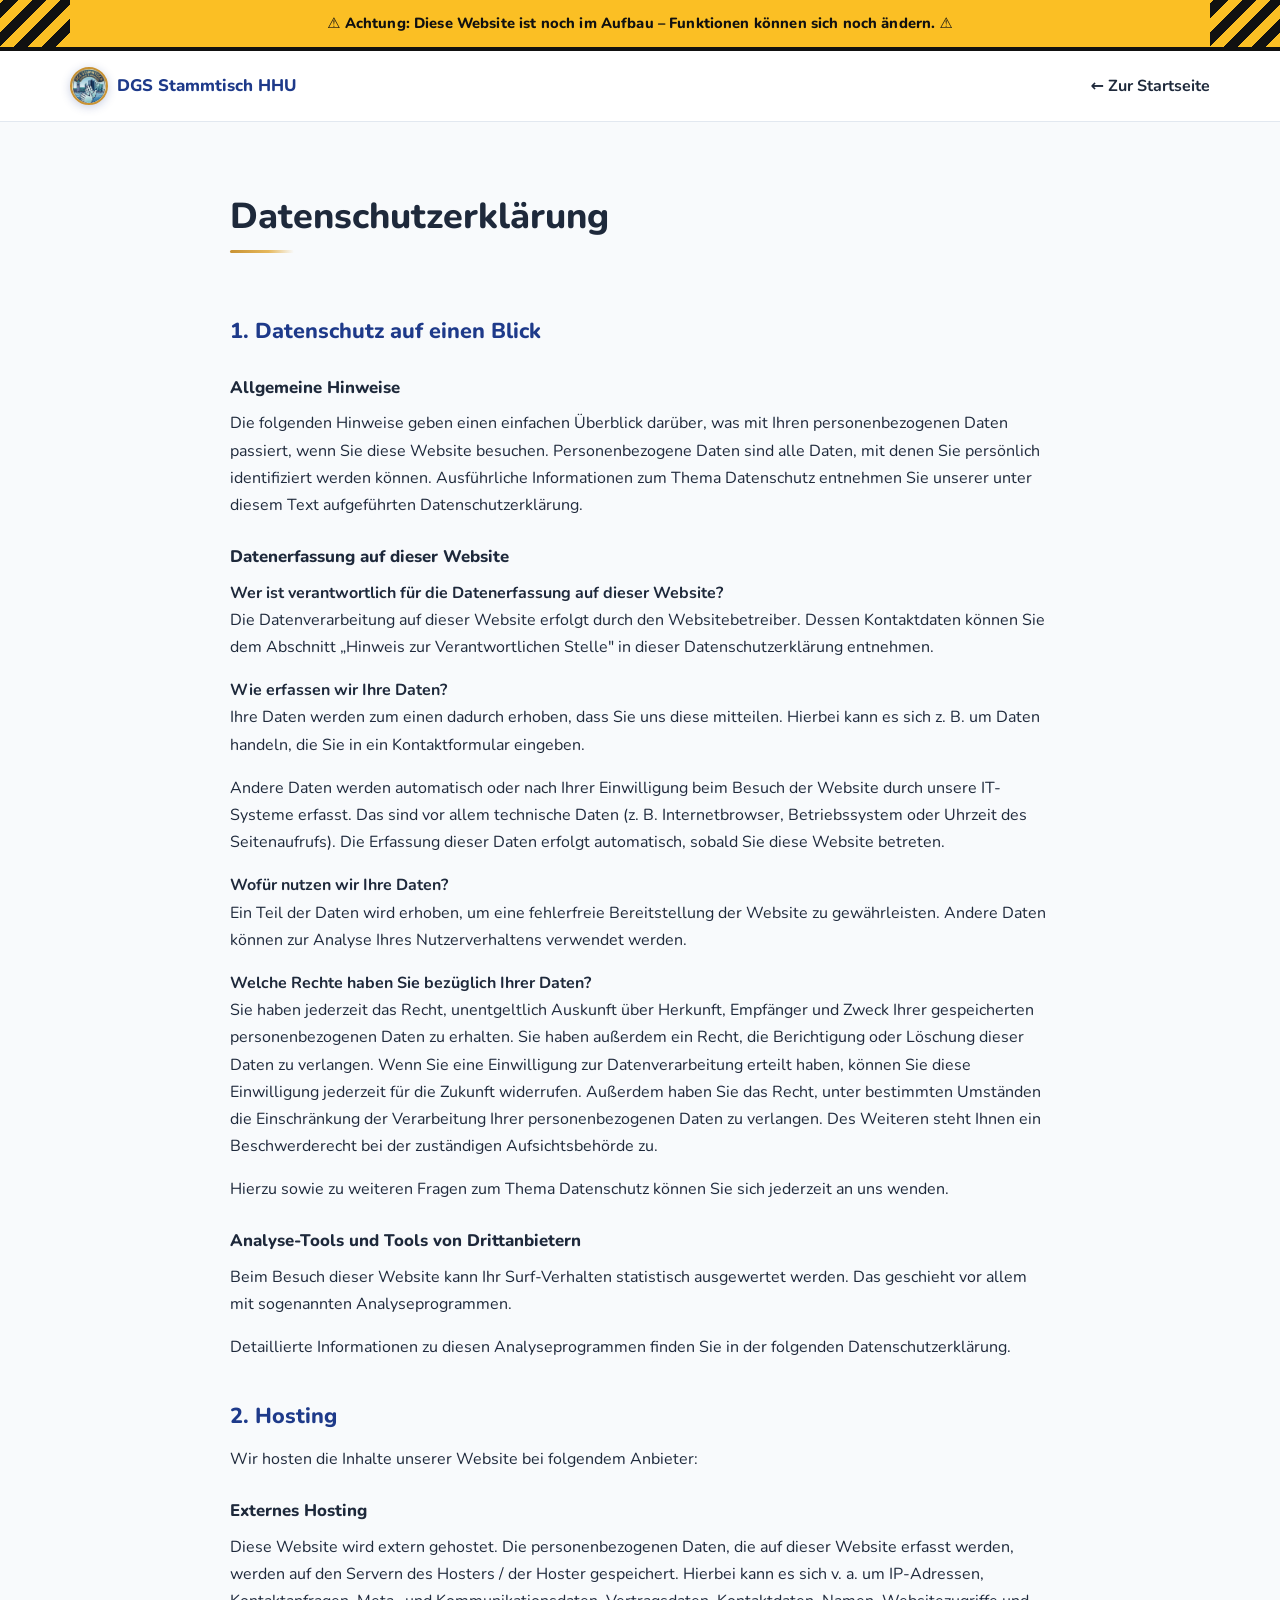
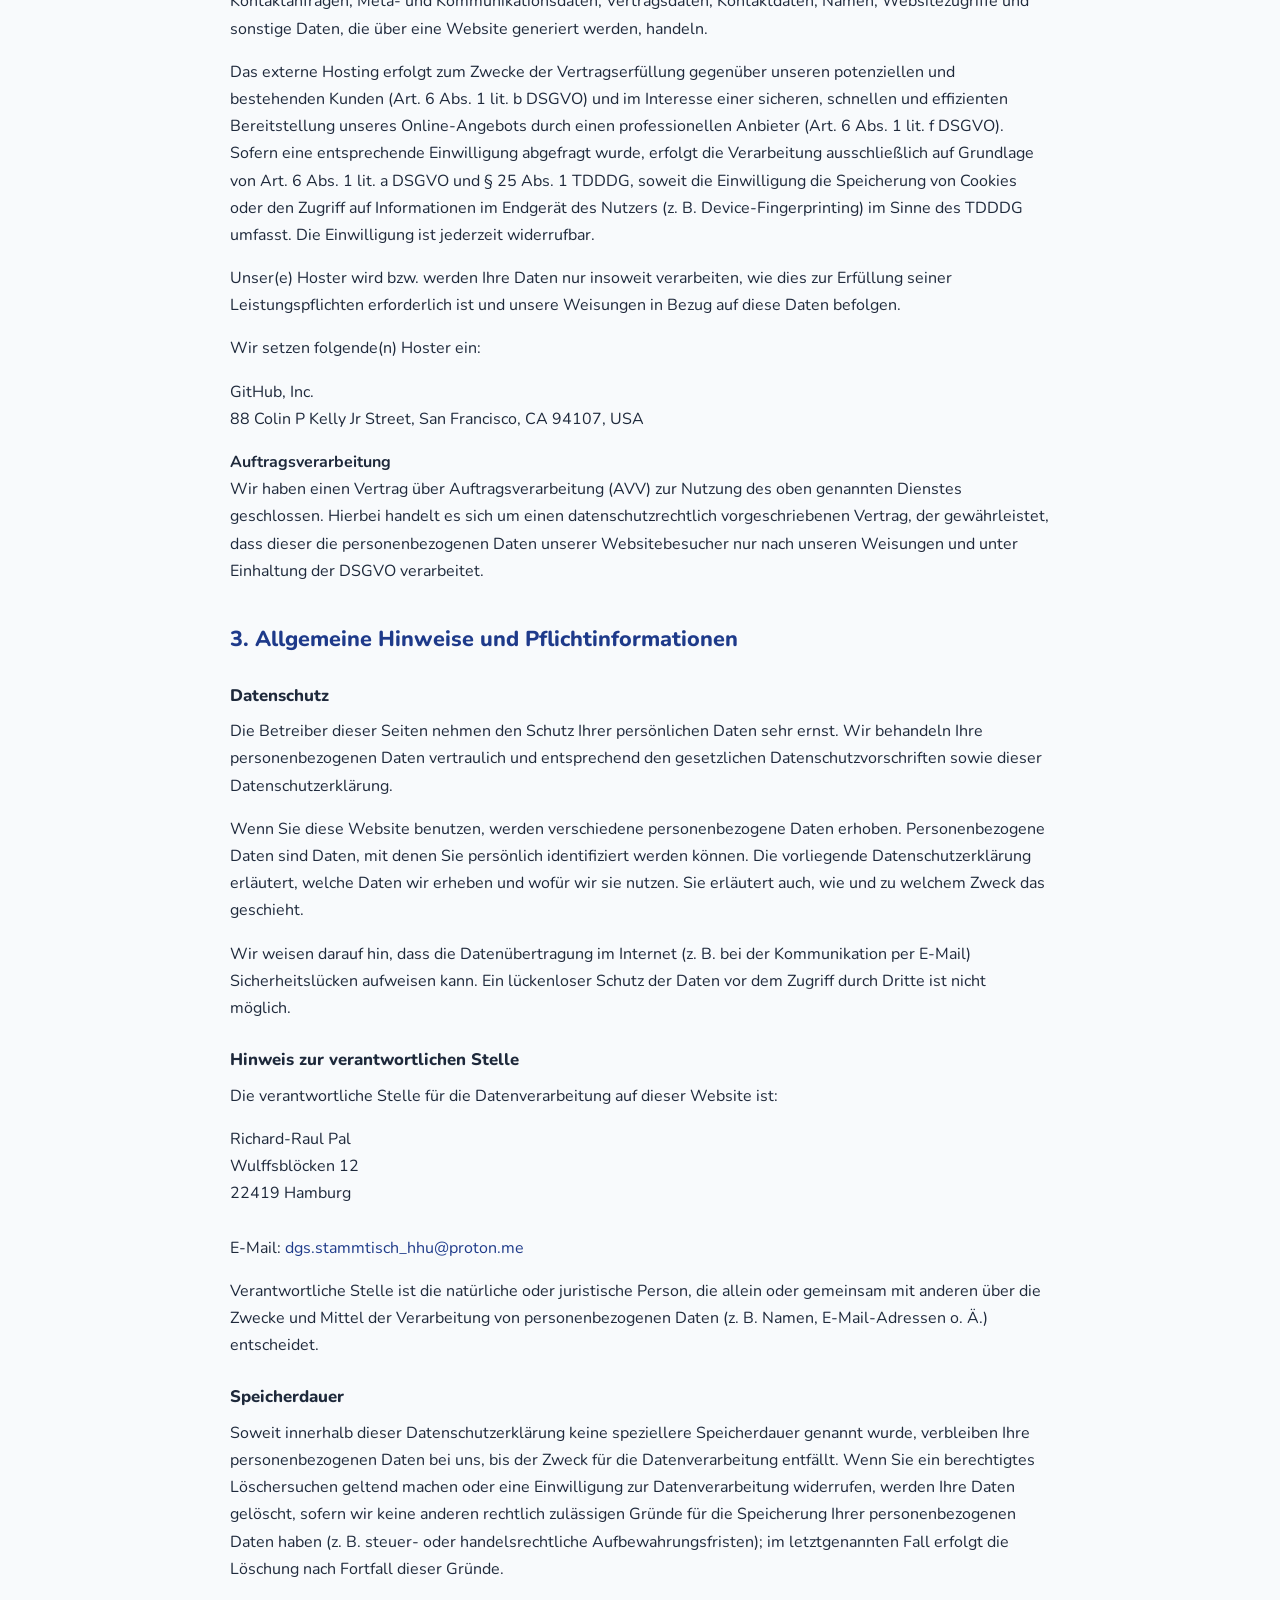
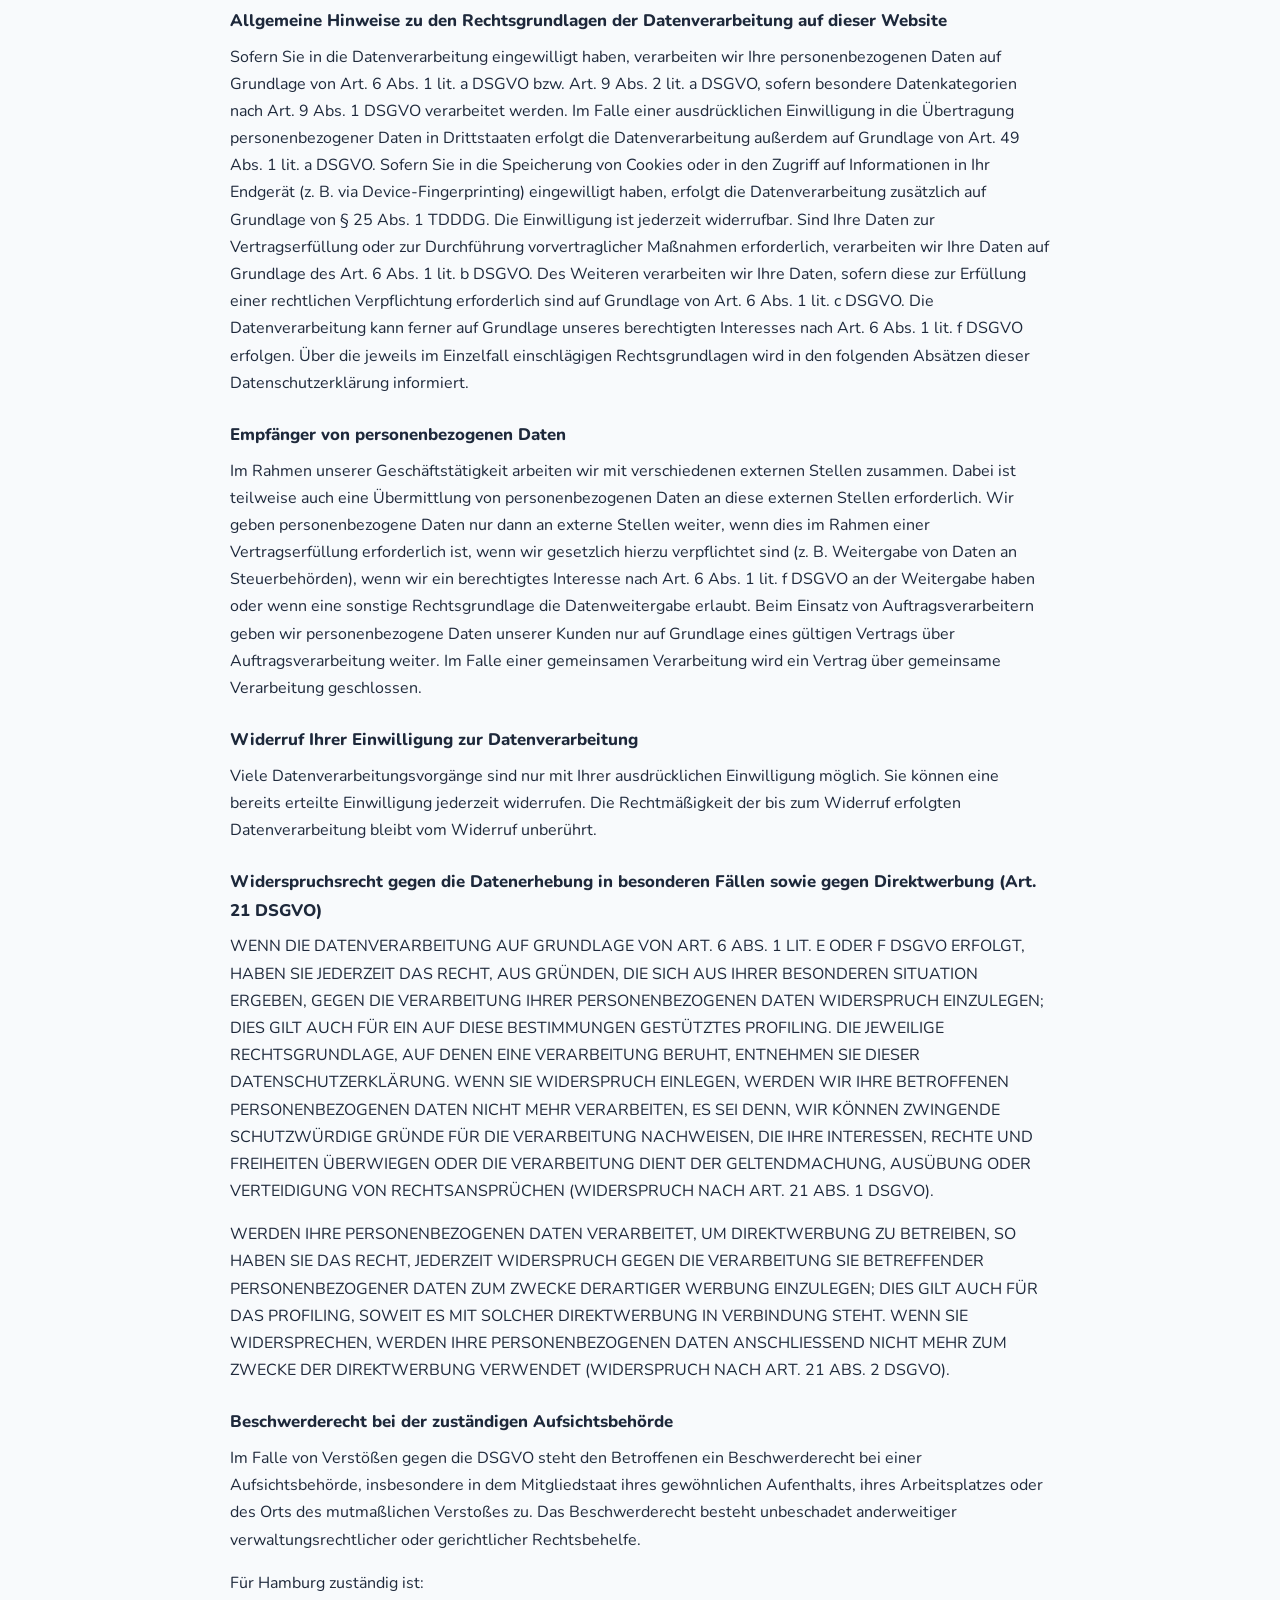
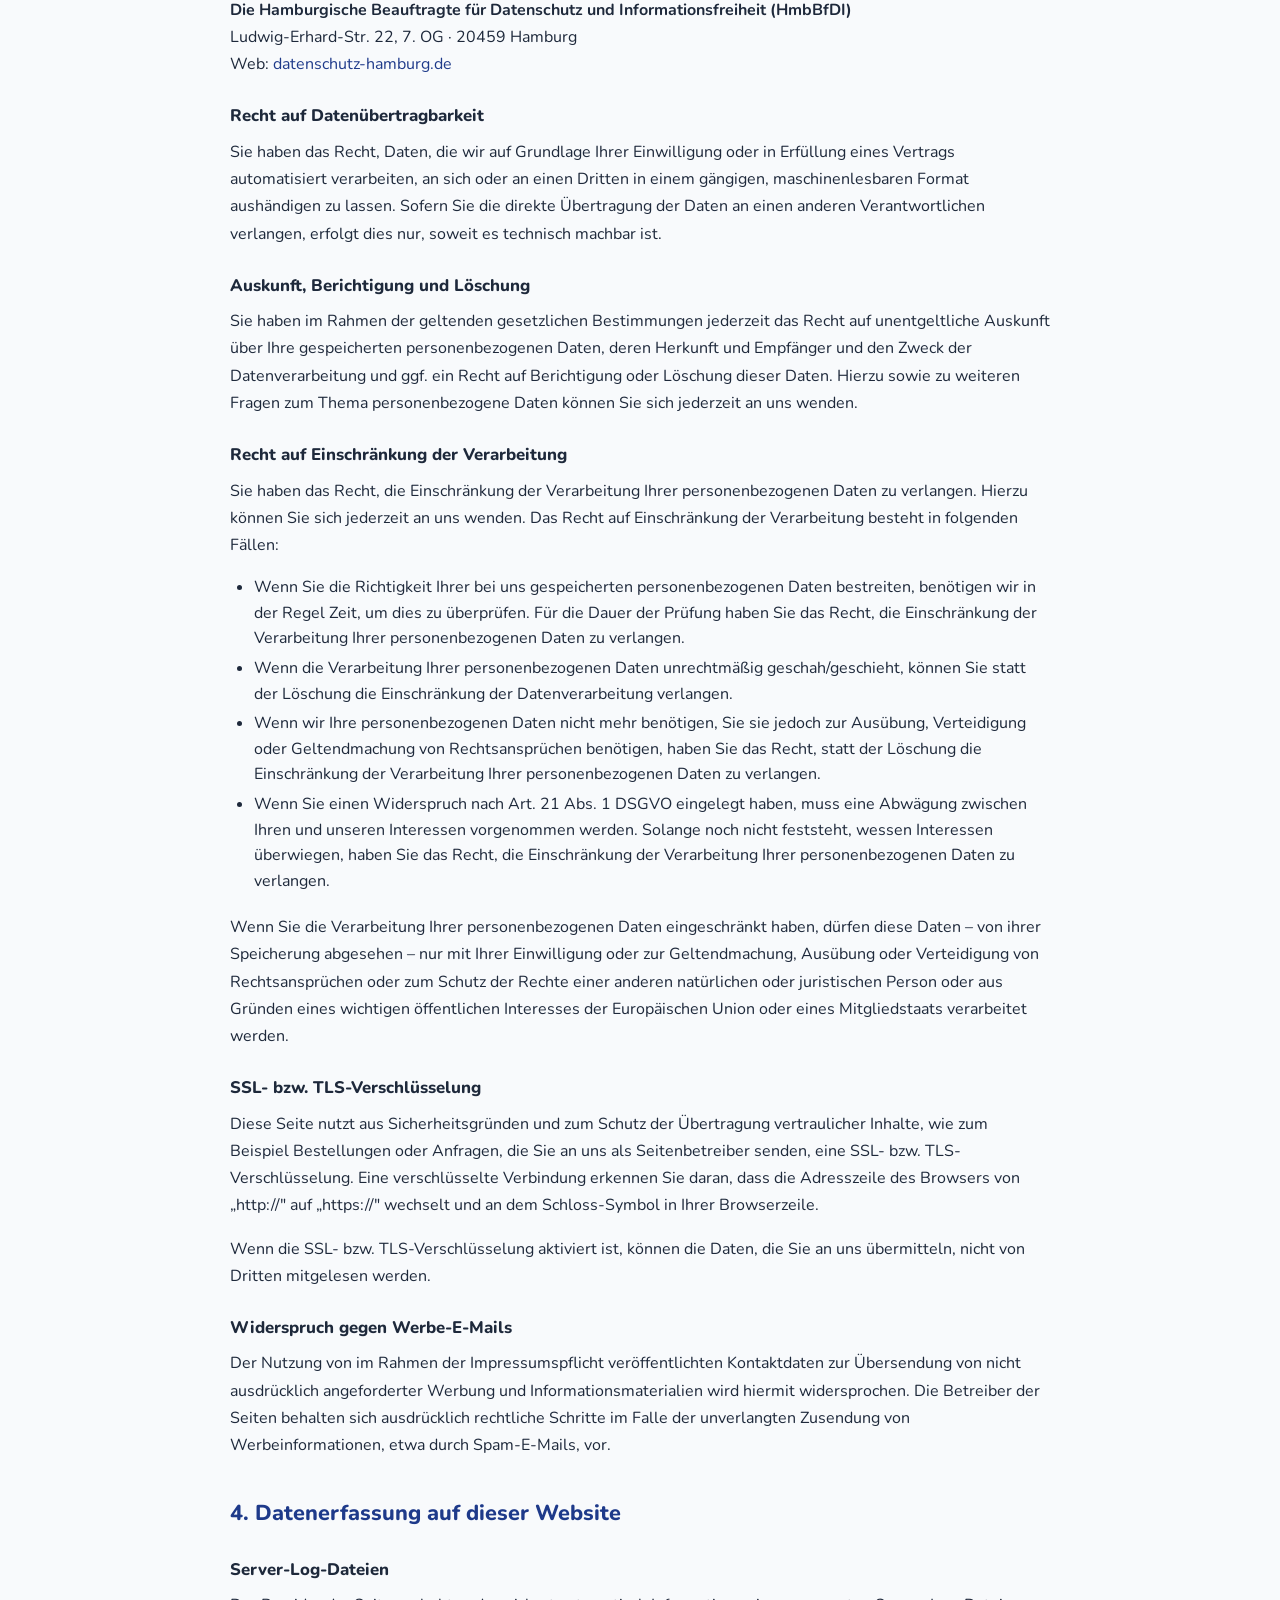
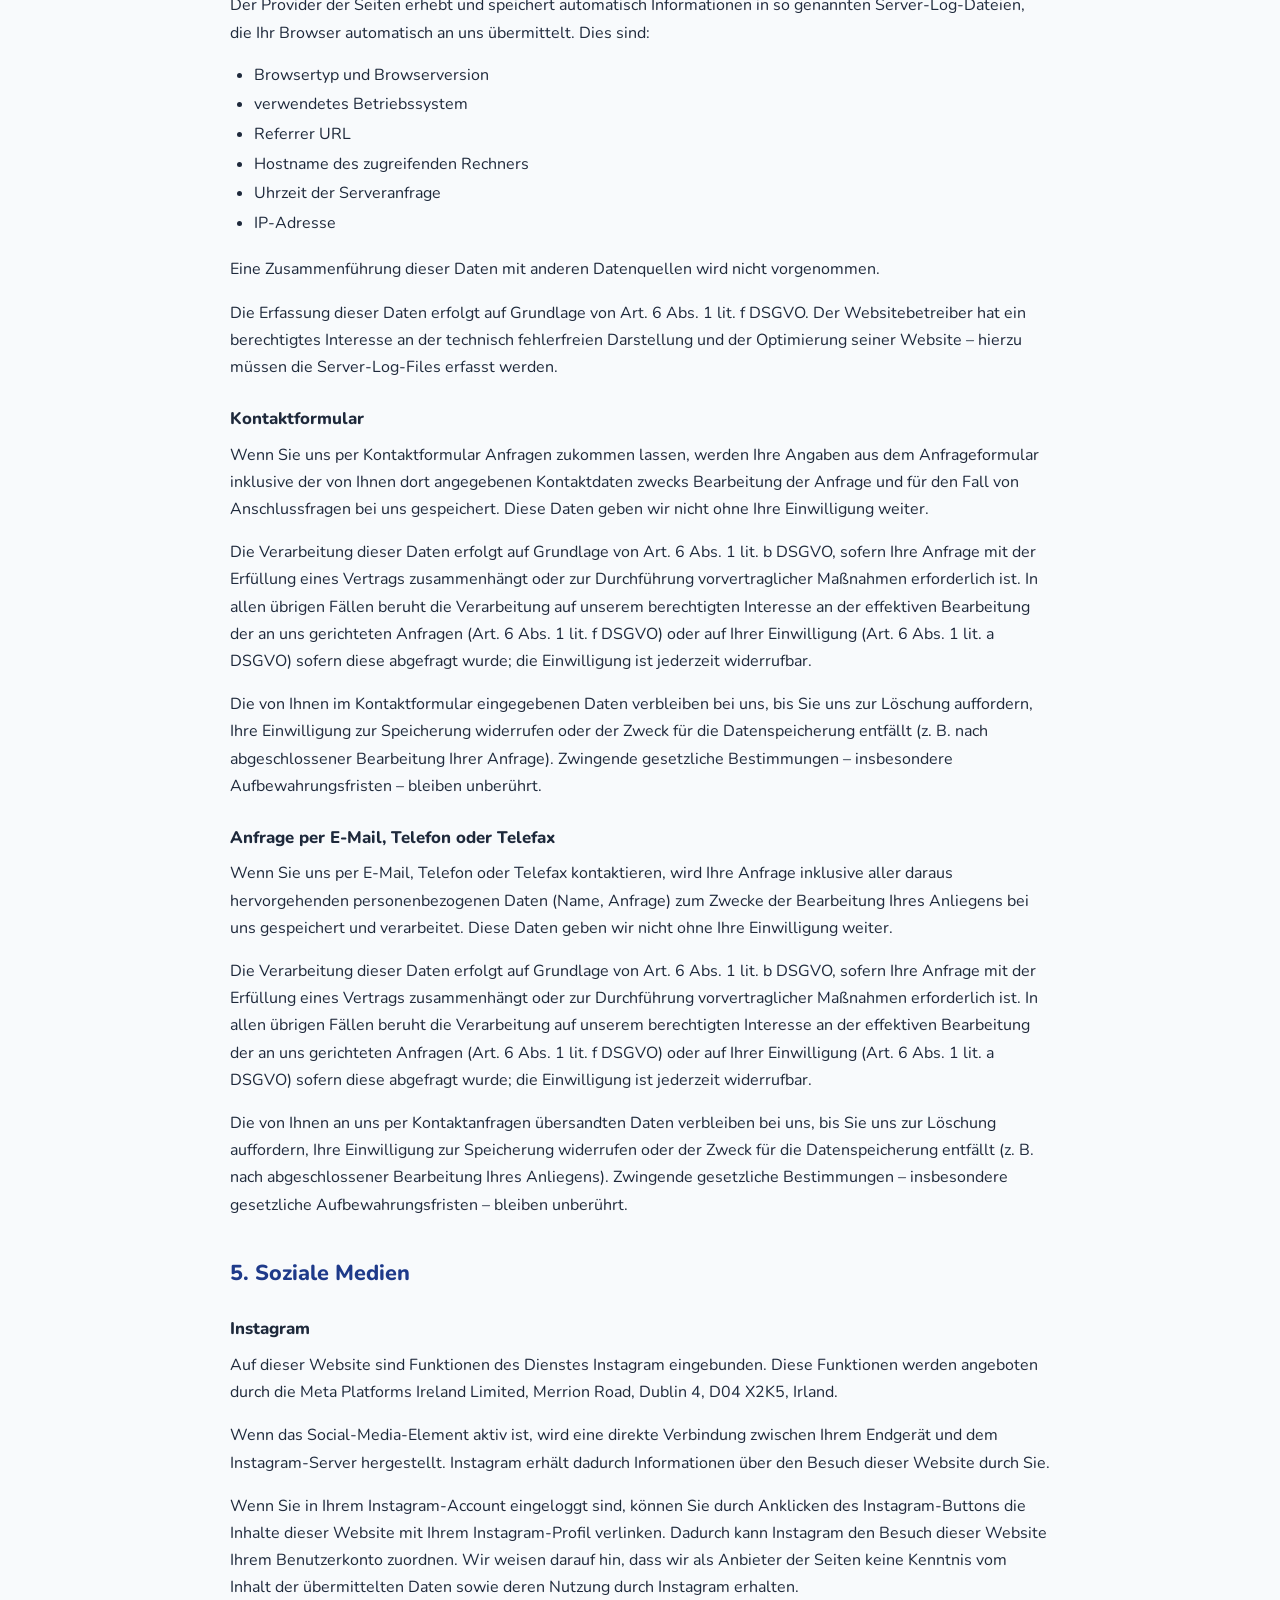
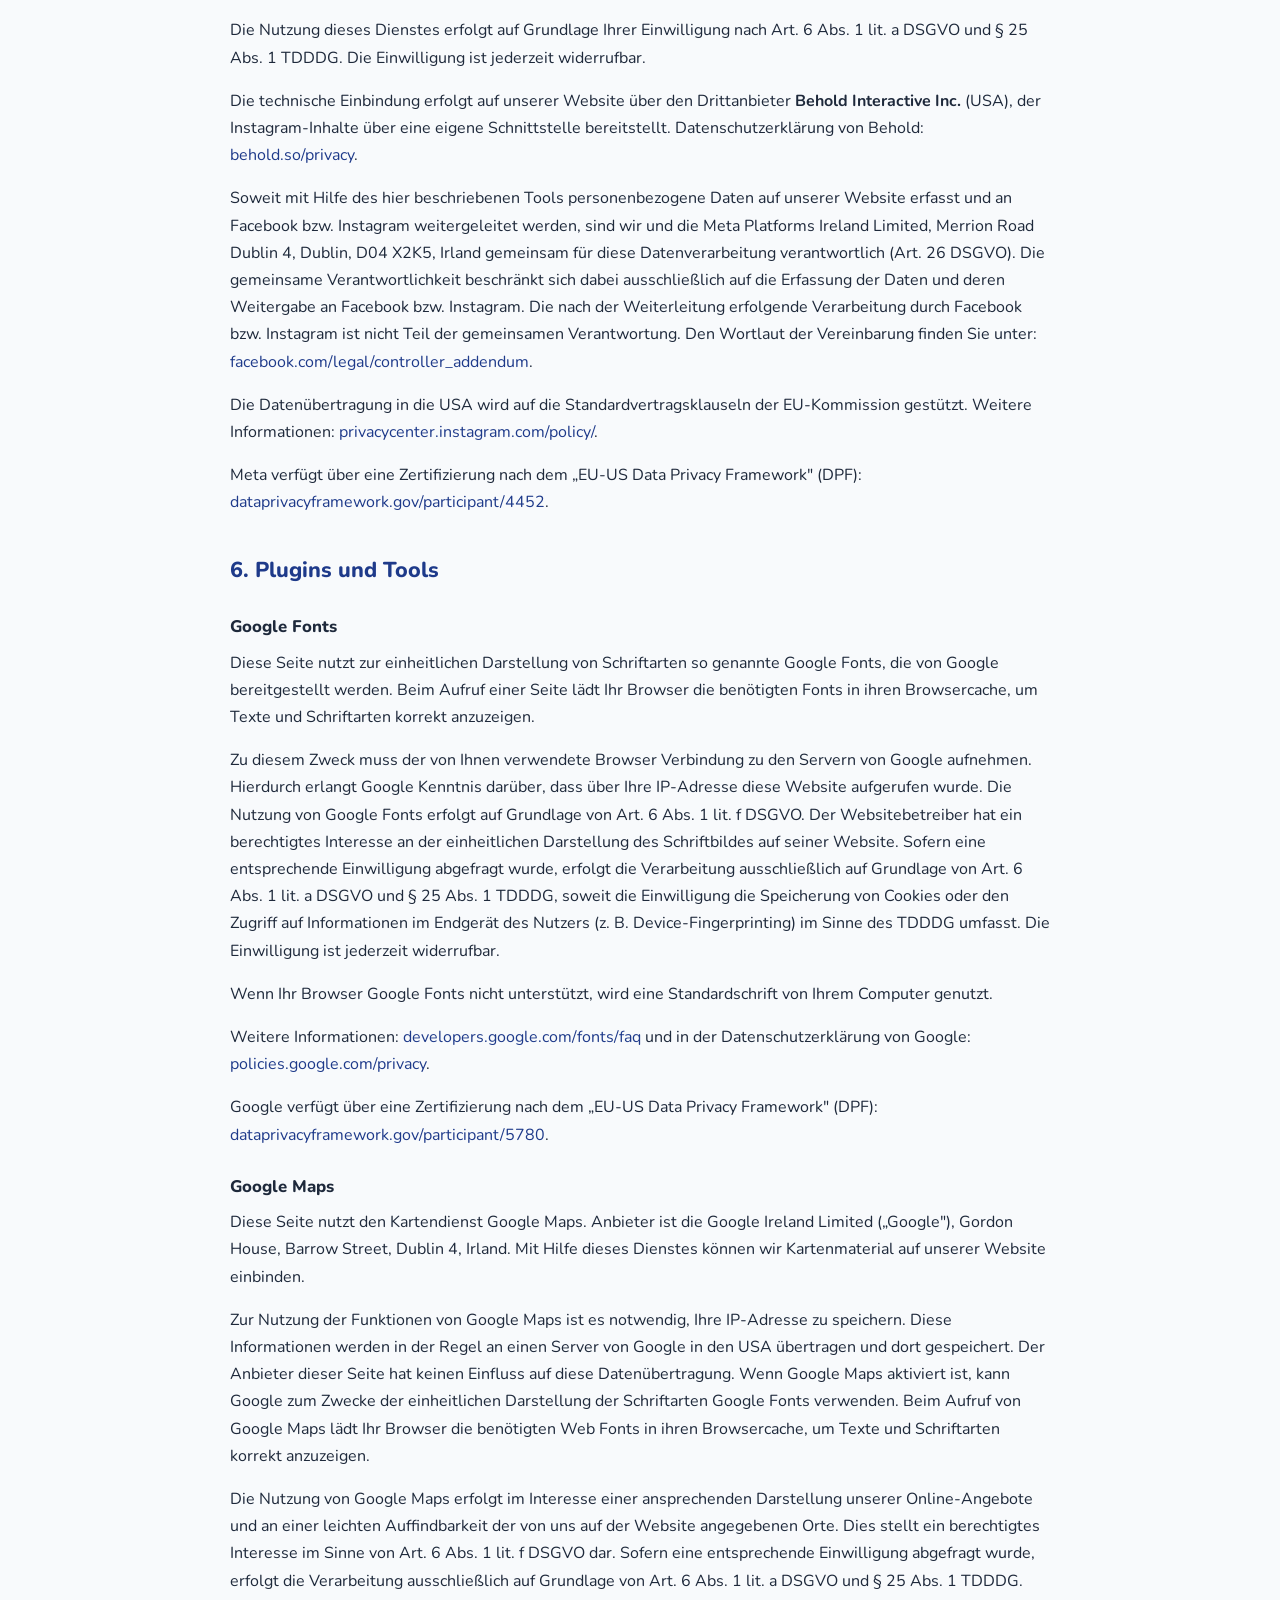
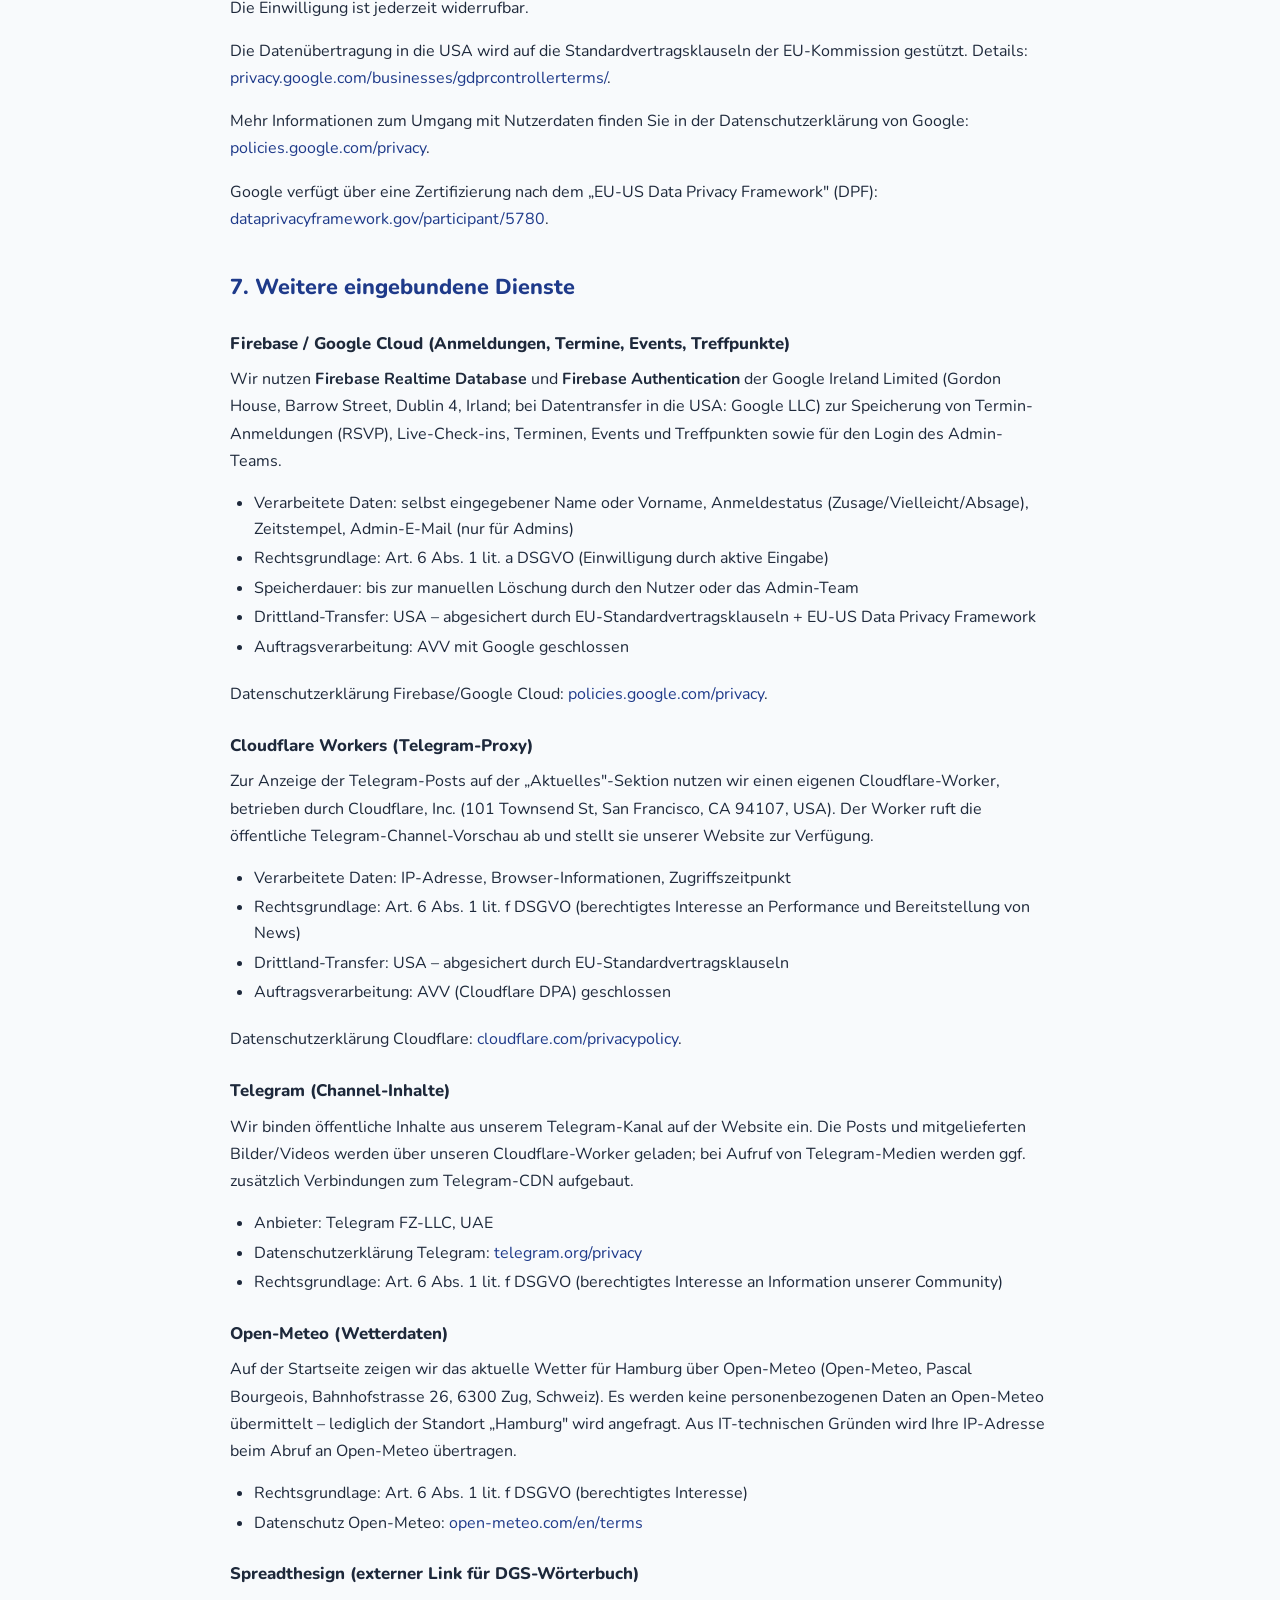
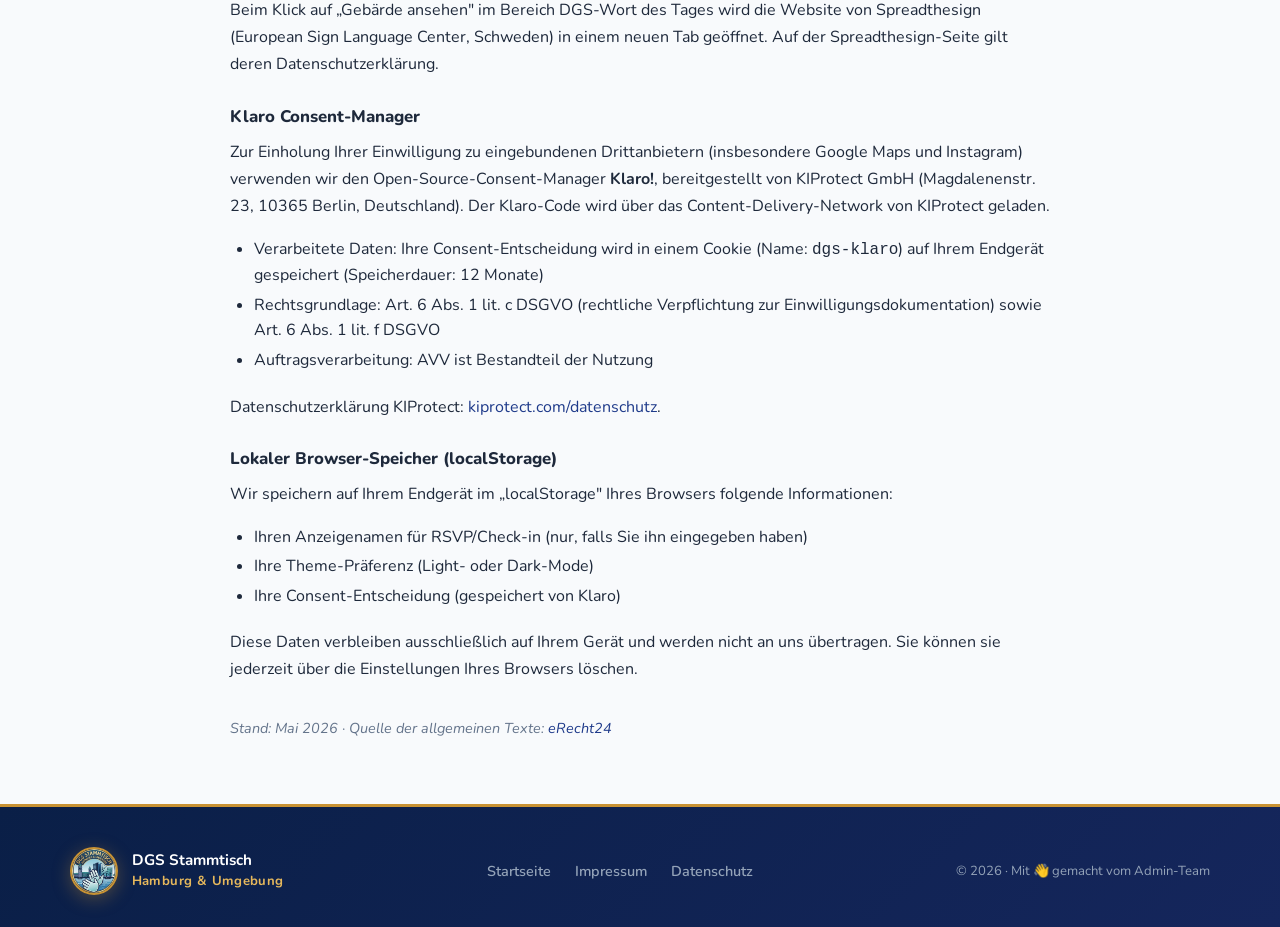
==== commit 269af92b: "v1.5.2 Added warning Banner Site under construction style. Changed cookie works" ====
--- a/datenschutz.html
+++ b/datenschutz.html
@@ -5,12 +5,19 @@
   <meta name="viewport" content="width=device-width, initial-scale=1.0" />
   <title>Datenschutzerklärung – DGS Stammtisch HHU</title>
   <meta name="description" content="Datenschutzerklärung des DGS Stammtisch Hamburg und Umgebung." />
+  <meta name="robots" content="noindex, nofollow" />
   <meta name="theme-color" content="#1e3a8a" />
   <link rel="preconnect" href="https://fonts.googleapis.com" />
   <link href="https://fonts.googleapis.com/css2?family=Nunito:wght@400;600;700;800&display=swap" rel="stylesheet" />
   <link rel="stylesheet" href="style.css" />
 </head>
 <body>
+
+  <div class="under-construction" role="alert">
+    <span class="under-construction__text">
+      ⚠️ Achtung: Diese Website ist noch im Aufbau – Funktionen können sich noch ändern. ⚠️
+    </span>
+  </div>
 
   <header class="header">
     <nav class="nav container">
--- a/style.css
+++ b/style.css
@@ -112,6 +112,53 @@
   transform: translateY(-2px);
 }
 
+/* ===== UNDER-CONSTRUCTION BANNER ===== */
+.under-construction {
+  position: relative;
+  background: #fbbf24;
+  color: #111;
+  padding: .7rem 1rem;
+  font-size: .92rem;
+  font-weight: 800;
+  text-align: center;
+  overflow: hidden;
+  border-bottom: 4px solid #111;
+  z-index: 90;
+  letter-spacing: .01em;
+}
+.under-construction::before,
+.under-construction::after {
+  content: '';
+  position: absolute;
+  top: 0;
+  bottom: 0;
+  width: 70px;
+  background: repeating-linear-gradient(
+    -45deg,
+    #fbbf24 0,
+    #fbbf24 10px,
+    #111 10px,
+    #111 20px
+  );
+  pointer-events: none;
+}
+.under-construction::before { left: 0; }
+.under-construction::after  { right: 0; }
+.under-construction__text {
+  position: relative;
+  z-index: 1;
+  display: inline-block;
+  padding: 0 .5rem;
+  background: #fbbf24;
+  max-width: calc(100% - 160px);
+}
+@media (max-width: 600px) {
+  .under-construction { font-size: .82rem; padding: .55rem .25rem; }
+  .under-construction::before,
+  .under-construction::after { width: 28px; }
+  .under-construction__text { max-width: calc(100% - 72px); }
+}
+
 /* ===== HEADER / NAV ===== */
 .header {
   position: sticky;
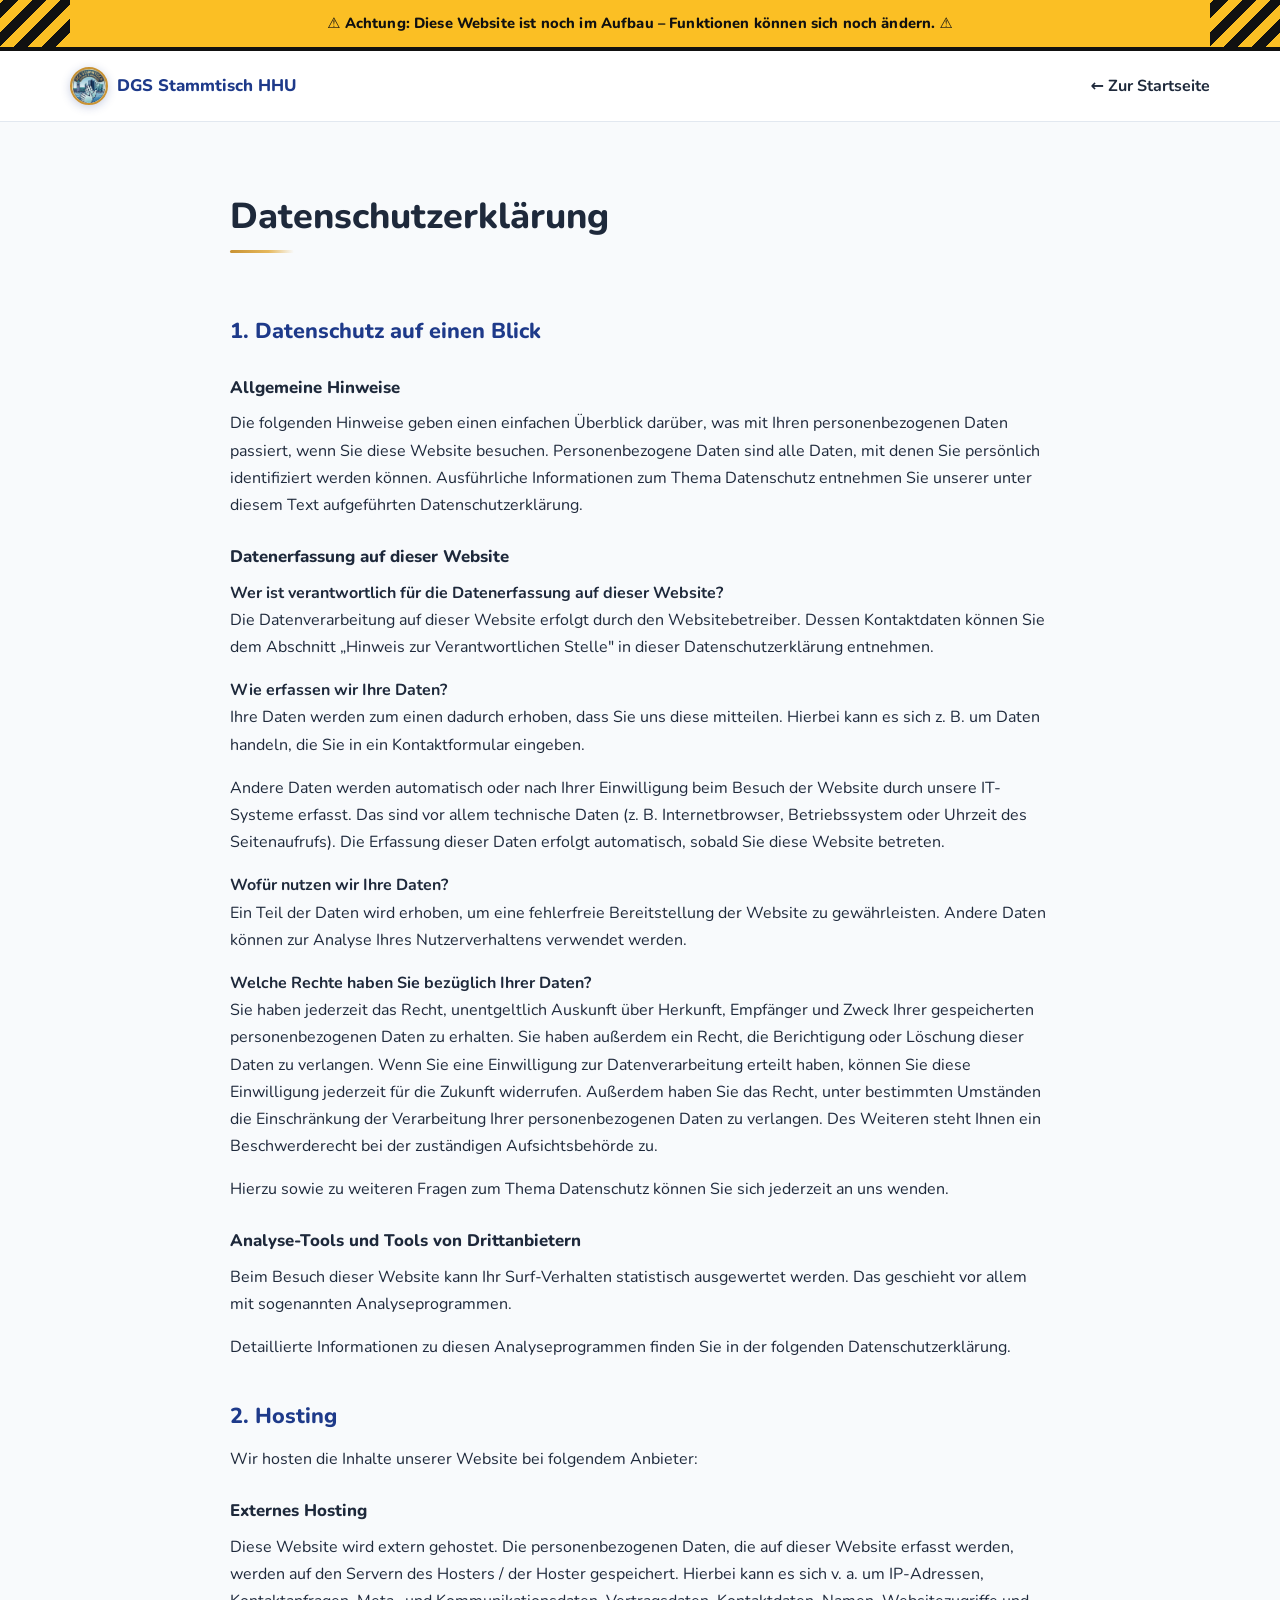
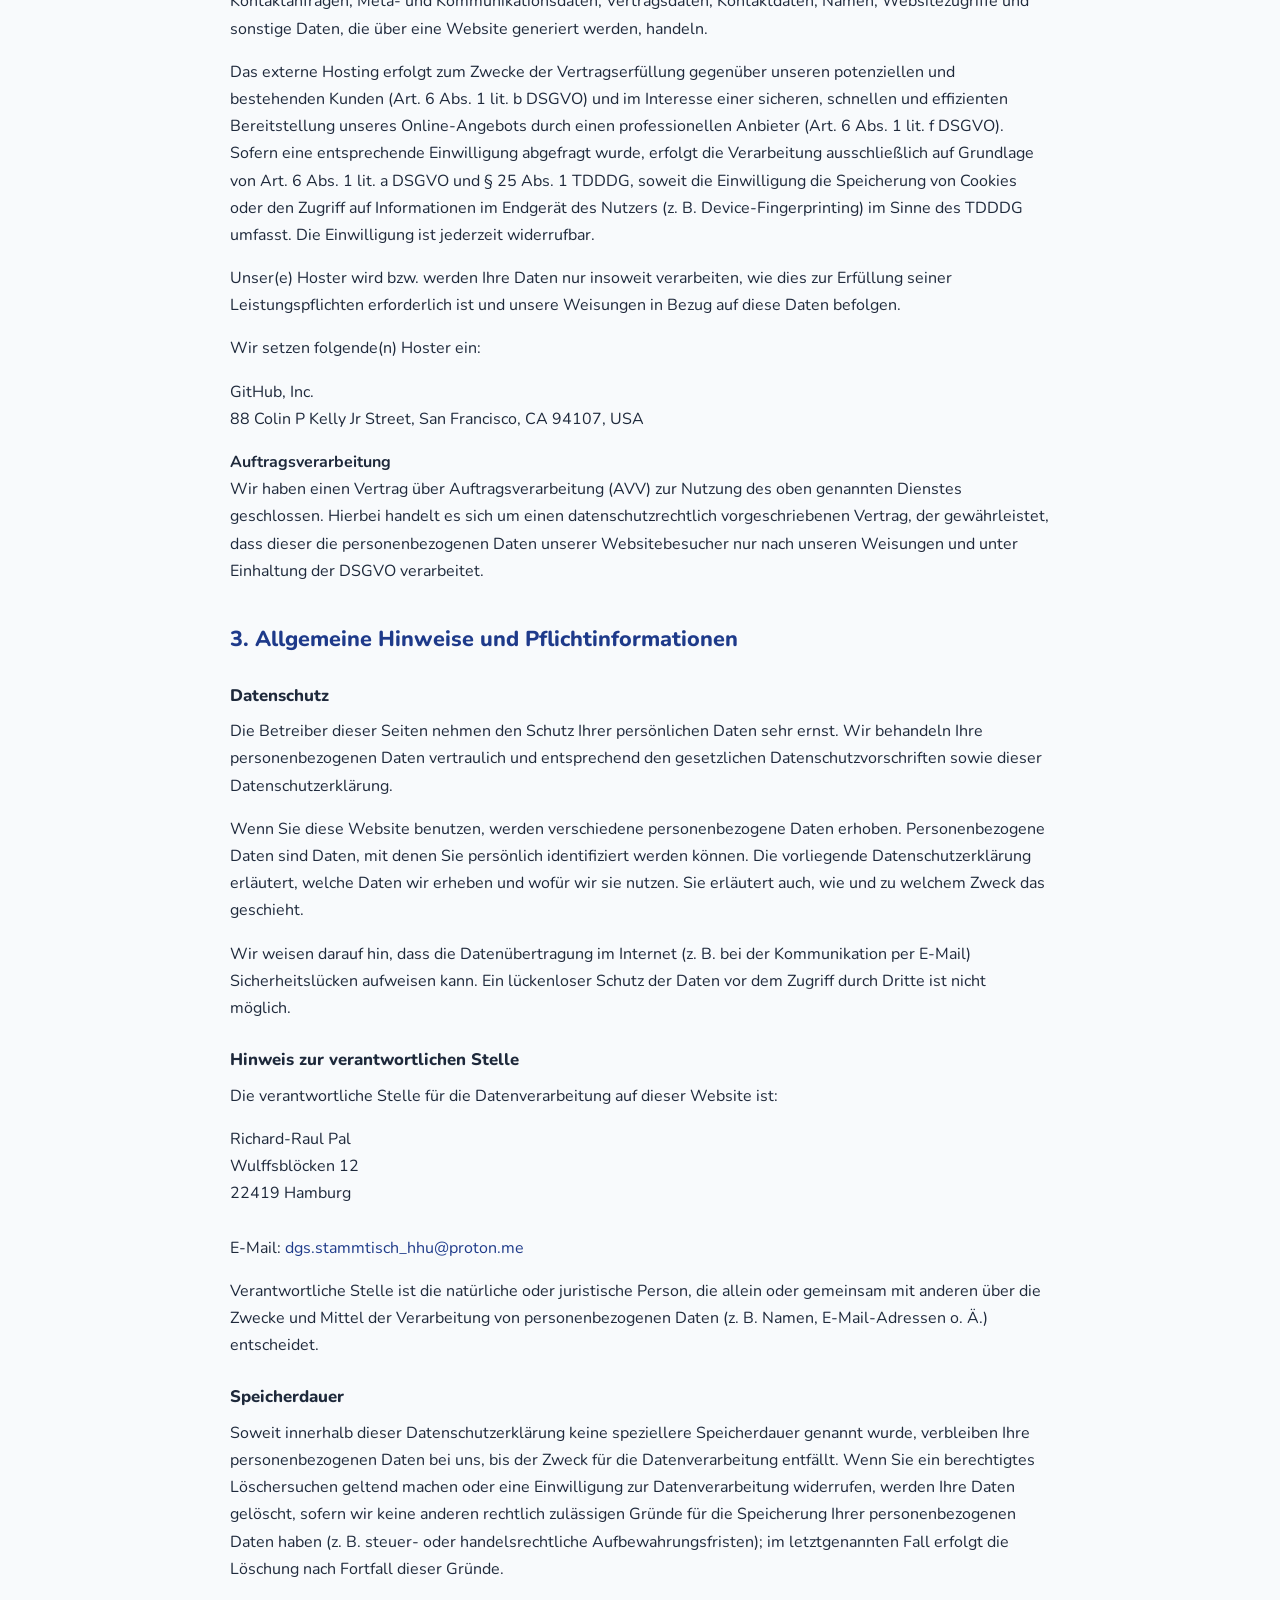
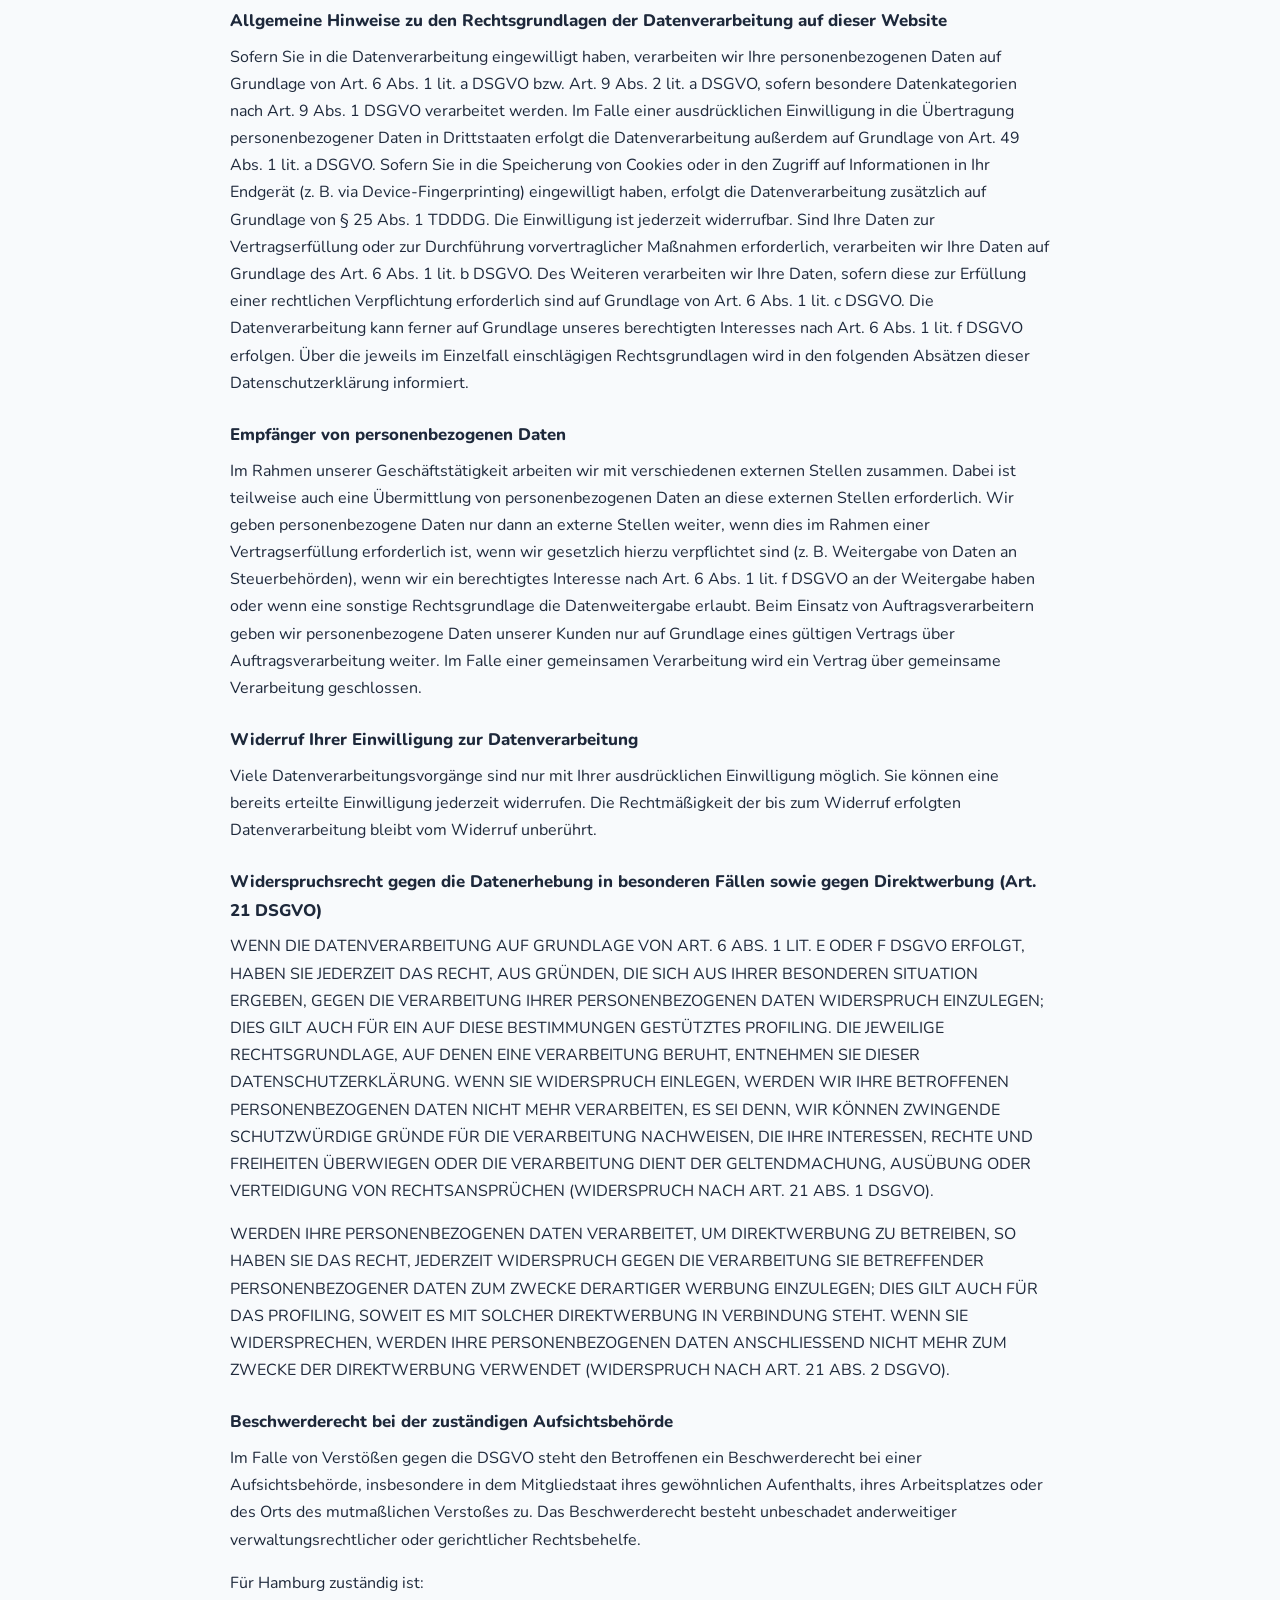
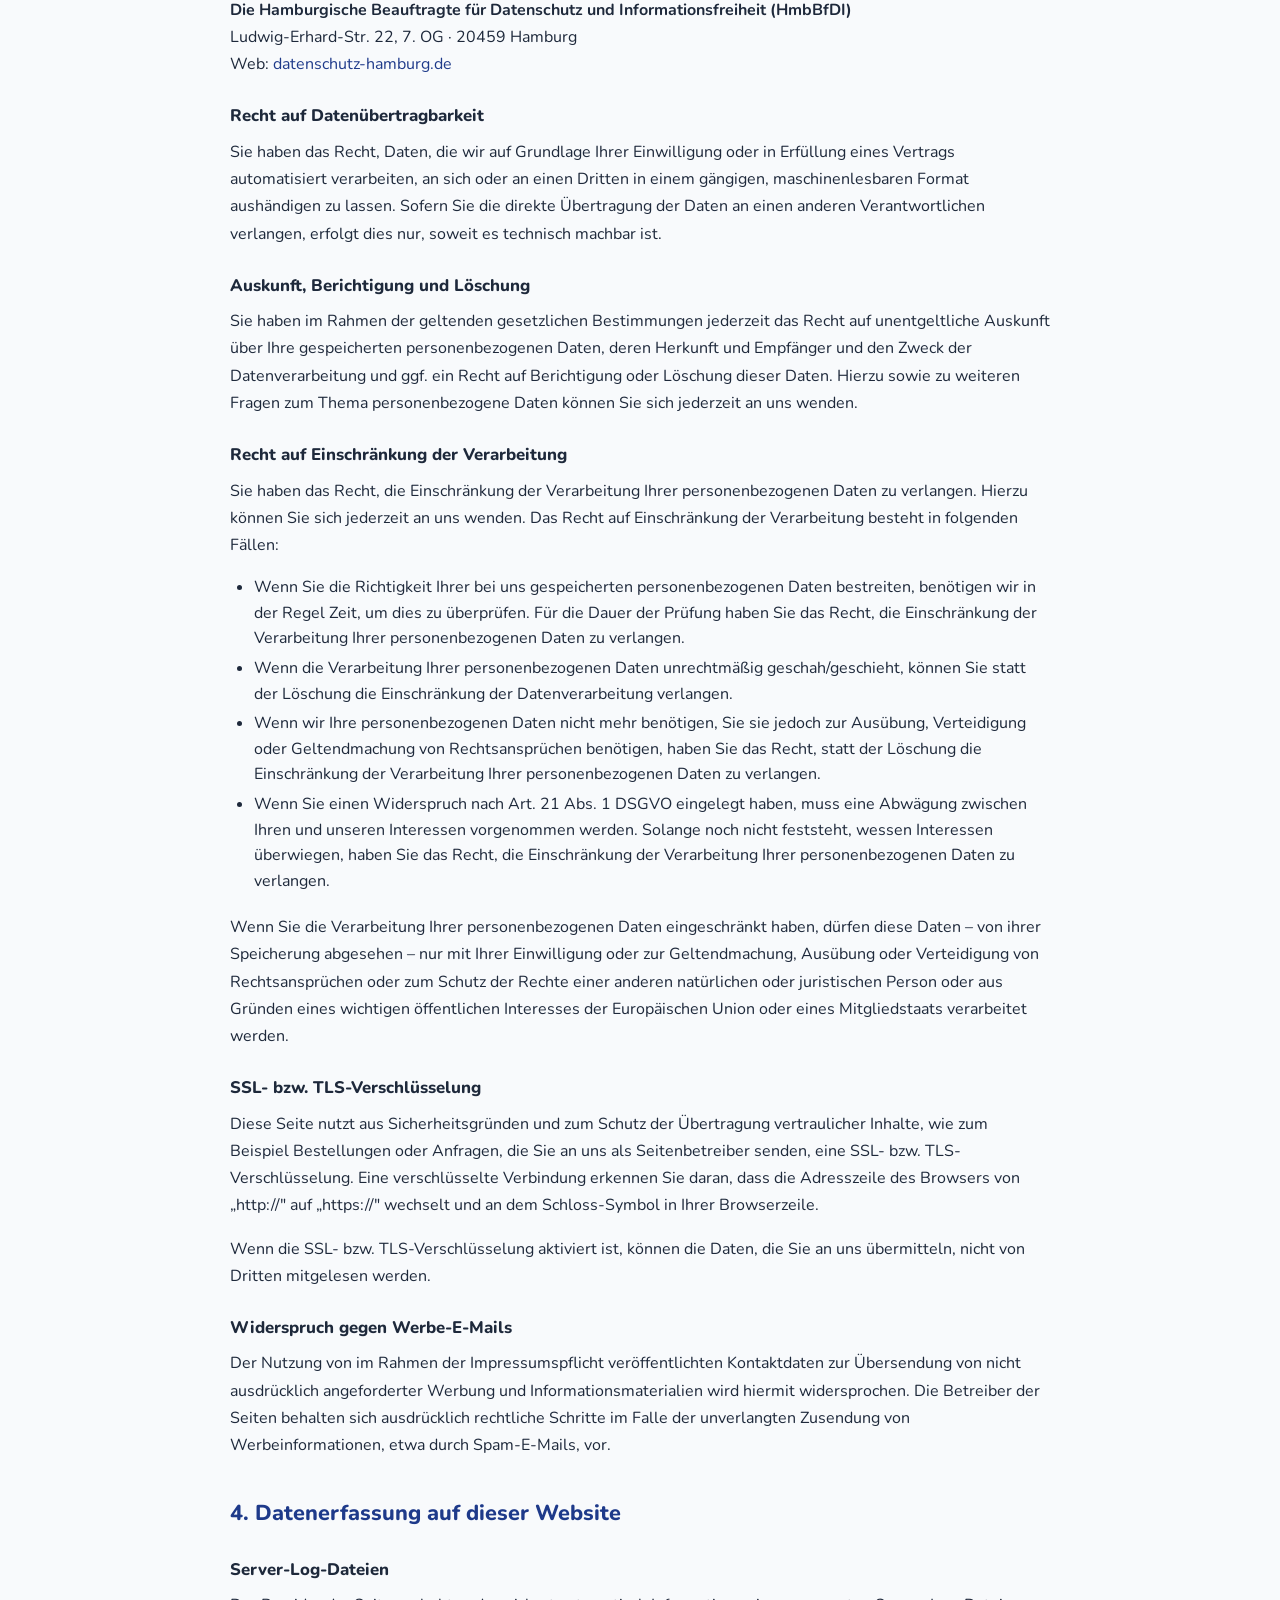
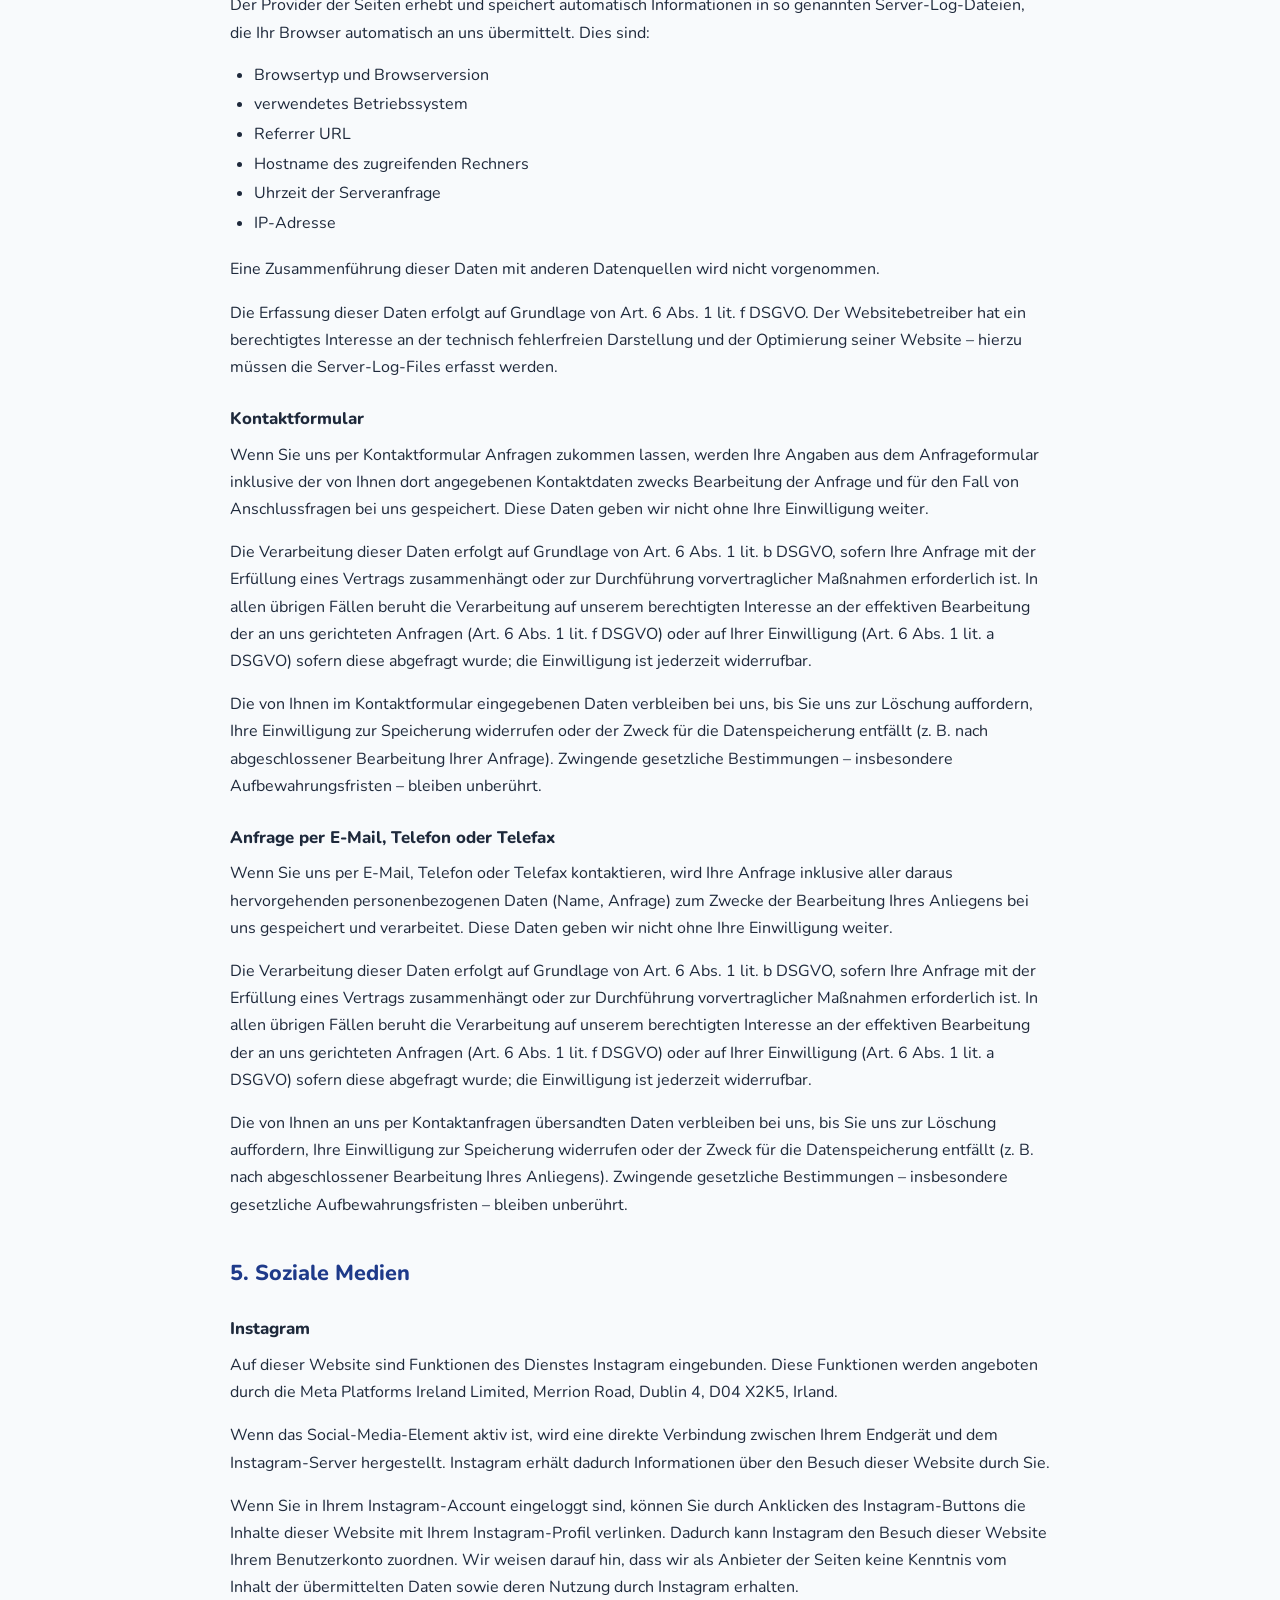
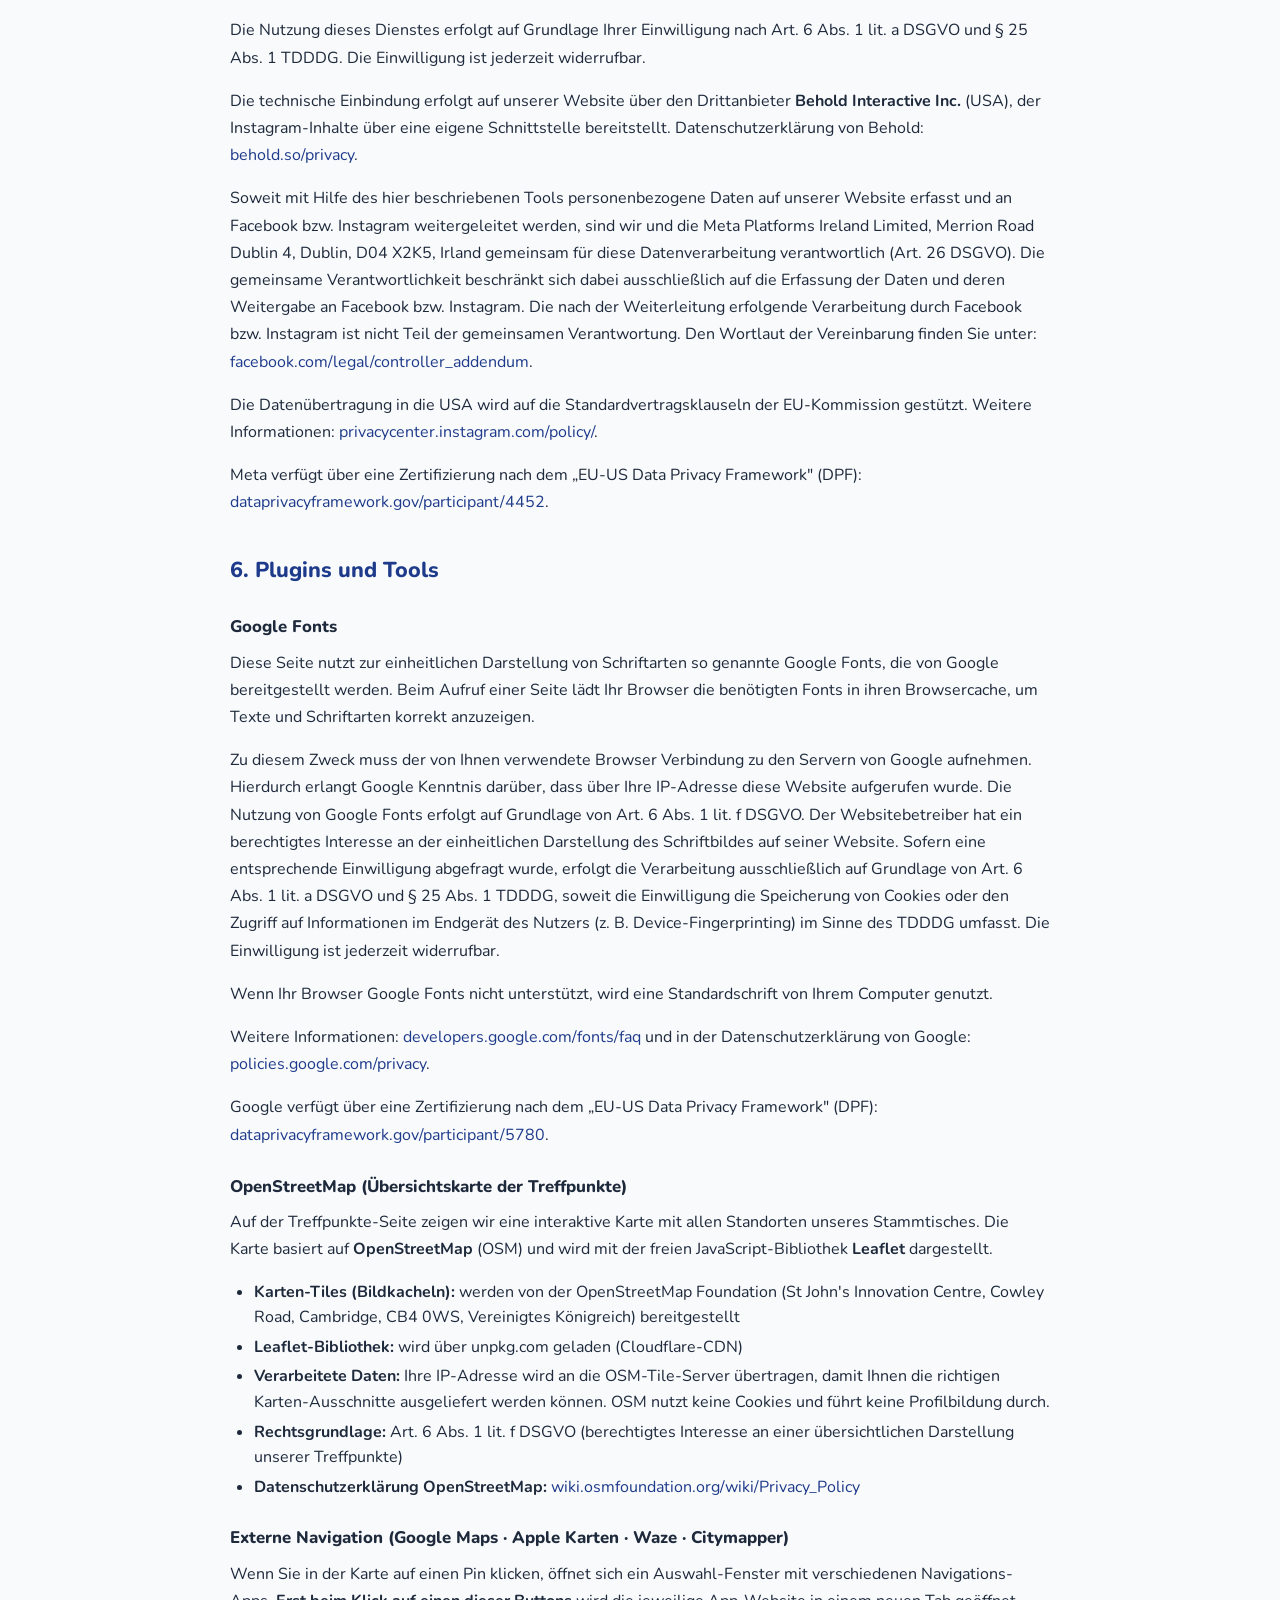
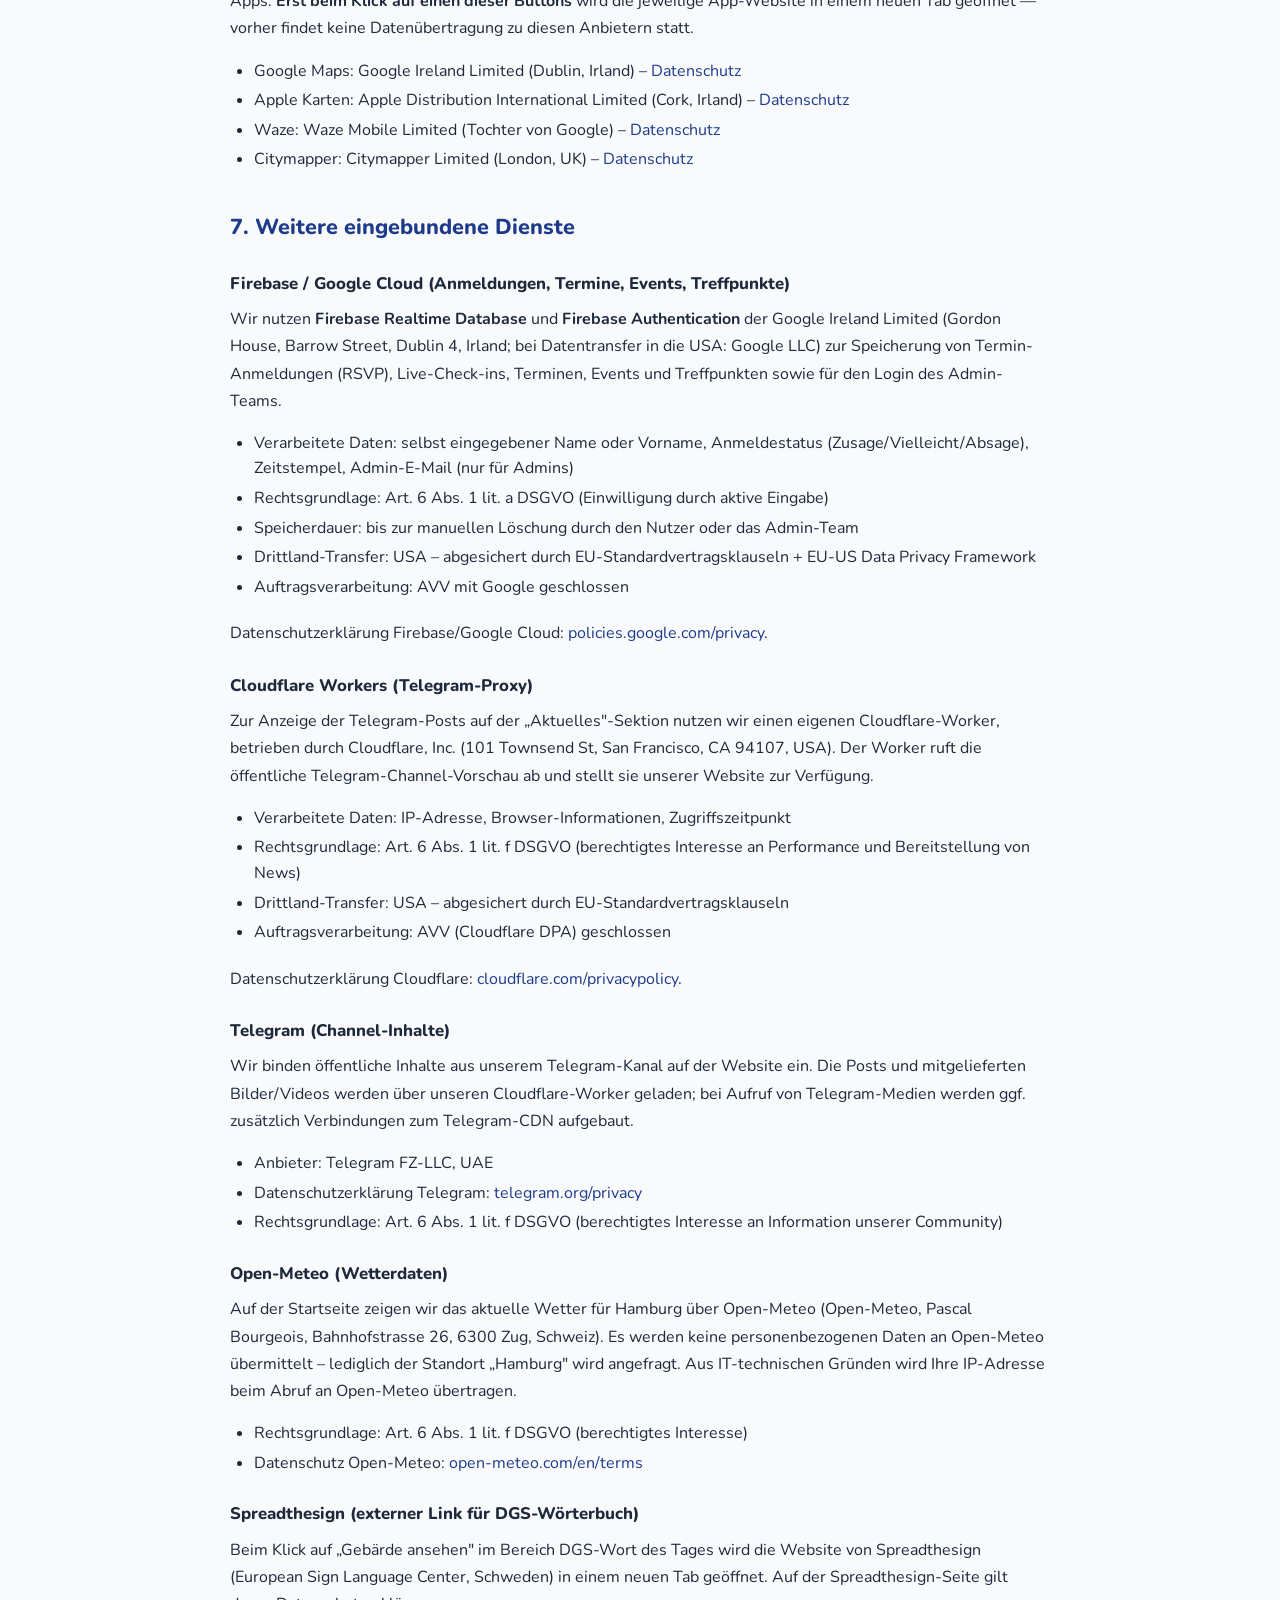
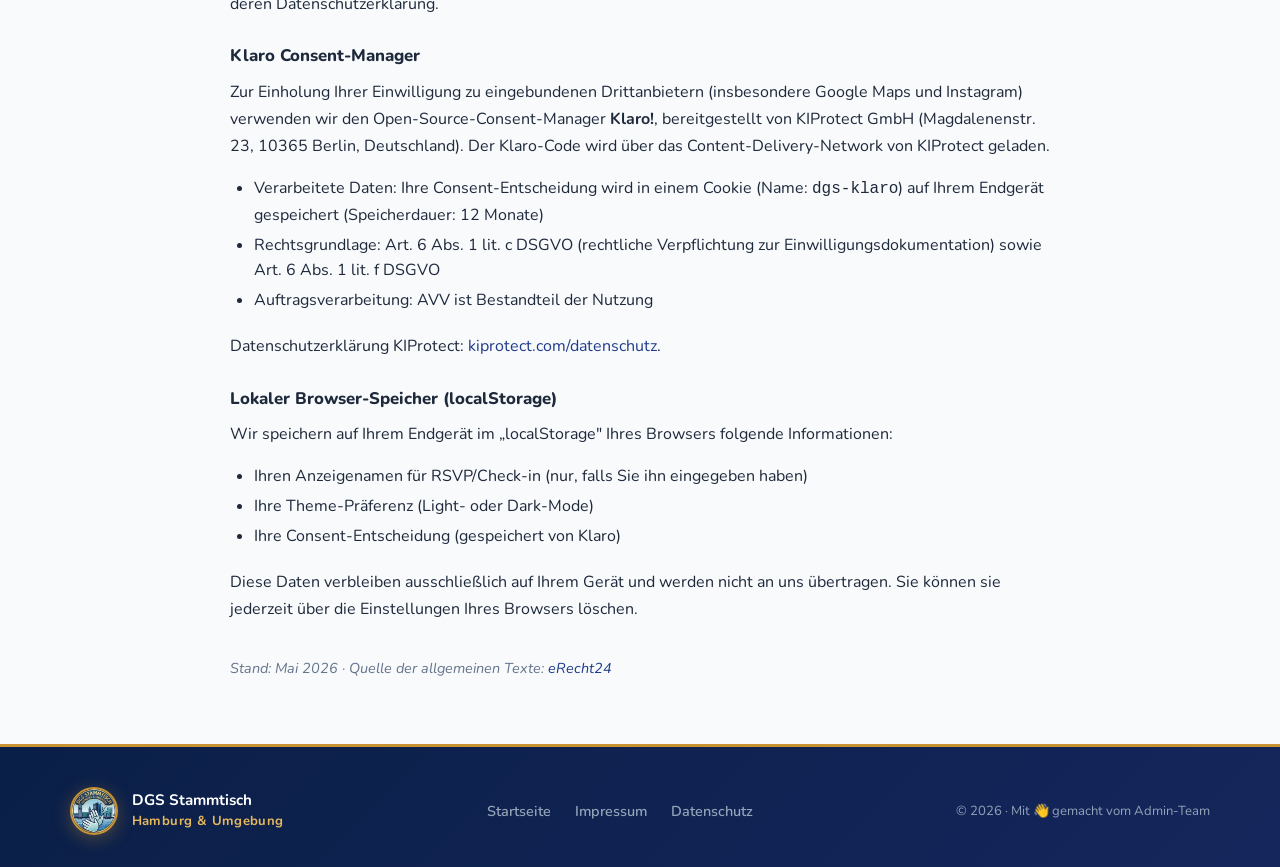
==== commit 26a21a30: "v1.6.1 see changelog" ====
--- a/datenschutz.html
+++ b/datenschutz.html
@@ -182,13 +182,24 @@
       <p>Weitere Informationen: <a href="https://developers.google.com/fonts/faq" target="_blank" rel="noopener">developers.google.com/fonts/faq</a> und in der Datenschutzerklärung von Google: <a href="https://policies.google.com/privacy?hl=de" target="_blank" rel="noopener">policies.google.com/privacy</a>.</p>
       <p>Google verfügt über eine Zertifizierung nach dem „EU-US Data Privacy Framework" (DPF): <a href="https://www.dataprivacyframework.gov/participant/5780" target="_blank" rel="noopener">dataprivacyframework.gov/participant/5780</a>.</p>
 
-      <h3>Google Maps</h3>
-      <p>Diese Seite nutzt den Kartendienst Google Maps. Anbieter ist die Google Ireland Limited („Google"), Gordon House, Barrow Street, Dublin 4, Irland. Mit Hilfe dieses Dienstes können wir Kartenmaterial auf unserer Website einbinden.</p>
-      <p>Zur Nutzung der Funktionen von Google Maps ist es notwendig, Ihre IP-Adresse zu speichern. Diese Informationen werden in der Regel an einen Server von Google in den USA übertragen und dort gespeichert. Der Anbieter dieser Seite hat keinen Einfluss auf diese Datenübertragung. Wenn Google Maps aktiviert ist, kann Google zum Zwecke der einheitlichen Darstellung der Schriftarten Google Fonts verwenden. Beim Aufruf von Google Maps lädt Ihr Browser die benötigten Web Fonts in ihren Browsercache, um Texte und Schriftarten korrekt anzuzeigen.</p>
-      <p>Die Nutzung von Google Maps erfolgt im Interesse einer ansprechenden Darstellung unserer Online-Angebote und an einer leichten Auffindbarkeit der von uns auf der Website angegebenen Orte. Dies stellt ein berechtigtes Interesse im Sinne von Art. 6 Abs. 1 lit. f DSGVO dar. Sofern eine entsprechende Einwilligung abgefragt wurde, erfolgt die Verarbeitung ausschließlich auf Grundlage von Art. 6 Abs. 1 lit. a DSGVO und § 25 Abs. 1 TDDDG. Die Einwilligung ist jederzeit widerrufbar.</p>
-      <p>Die Datenübertragung in die USA wird auf die Standardvertragsklauseln der EU-Kommission gestützt. Details: <a href="https://privacy.google.com/businesses/gdprcontrollerterms/" target="_blank" rel="noopener">privacy.google.com/businesses/gdprcontrollerterms/</a>.</p>
-      <p>Mehr Informationen zum Umgang mit Nutzerdaten finden Sie in der Datenschutzerklärung von Google: <a href="https://policies.google.com/privacy?hl=de" target="_blank" rel="noopener">policies.google.com/privacy</a>.</p>
-      <p>Google verfügt über eine Zertifizierung nach dem „EU-US Data Privacy Framework" (DPF): <a href="https://www.dataprivacyframework.gov/participant/5780" target="_blank" rel="noopener">dataprivacyframework.gov/participant/5780</a>.</p>
+      <h3>OpenStreetMap (Übersichtskarte der Treffpunkte)</h3>
+      <p>Auf der Treffpunkte-Seite zeigen wir eine interaktive Karte mit allen Standorten unseres Stammtisches. Die Karte basiert auf <strong>OpenStreetMap</strong> (OSM) und wird mit der freien JavaScript-Bibliothek <strong>Leaflet</strong> dargestellt.</p>
+      <ul>
+        <li><strong>Karten-Tiles (Bildkacheln):</strong> werden von der OpenStreetMap Foundation (St John's Innovation Centre, Cowley Road, Cambridge, CB4 0WS, Vereinigtes Königreich) bereitgestellt</li>
+        <li><strong>Leaflet-Bibliothek:</strong> wird über unpkg.com geladen (Cloudflare-CDN)</li>
+        <li><strong>Verarbeitete Daten:</strong> Ihre IP-Adresse wird an die OSM-Tile-Server übertragen, damit Ihnen die richtigen Karten-Ausschnitte ausgeliefert werden können. OSM nutzt keine Cookies und führt keine Profilbildung durch.</li>
+        <li><strong>Rechtsgrundlage:</strong> Art. 6 Abs. 1 lit. f DSGVO (berechtigtes Interesse an einer übersichtlichen Darstellung unserer Treffpunkte)</li>
+        <li><strong>Datenschutzerklärung OpenStreetMap:</strong> <a href="https://wiki.osmfoundation.org/wiki/Privacy_Policy" target="_blank" rel="noopener">wiki.osmfoundation.org/wiki/Privacy_Policy</a></li>
+      </ul>
+
+      <h3>Externe Navigation (Google Maps · Apple Karten · Waze · Citymapper)</h3>
+      <p>Wenn Sie in der Karte auf einen Pin klicken, öffnet sich ein Auswahl-Fenster mit verschiedenen Navigations-Apps. <strong>Erst beim Klick auf einen dieser Buttons</strong> wird die jeweilige App-Website in einem neuen Tab geöffnet — vorher findet keine Datenübertragung zu diesen Anbietern statt.</p>
+      <ul>
+        <li>Google Maps: Google Ireland Limited (Dublin, Irland) – <a href="https://policies.google.com/privacy?hl=de" target="_blank" rel="noopener">Datenschutz</a></li>
+        <li>Apple Karten: Apple Distribution International Limited (Cork, Irland) – <a href="https://www.apple.com/legal/privacy/" target="_blank" rel="noopener">Datenschutz</a></li>
+        <li>Waze: Waze Mobile Limited (Tochter von Google) – <a href="https://www.waze.com/legal/privacy" target="_blank" rel="noopener">Datenschutz</a></li>
+        <li>Citymapper: Citymapper Limited (London, UK) – <a href="https://citymapper.com/privacy" target="_blank" rel="noopener">Datenschutz</a></li>
+      </ul>
 
       <h2>7. Weitere eingebundene Dienste</h2>
 
--- a/style.css
+++ b/style.css
@@ -358,6 +358,126 @@
 }
 .hero__wave svg { width: 100%; height: 60px; }
 
+/* ===== TABS ===== */
+.tabs {
+  position: sticky;
+  top: 0;
+  z-index: 80;
+  display: flex;
+  flex-wrap: wrap;
+  justify-content: center;
+  gap: .55rem;
+  padding: 1rem;
+  background: rgba(255,255,255,0.95);
+  backdrop-filter: blur(10px);
+  border-bottom: 1px solid var(--border);
+  scrollbar-width: thin;
+  -webkit-overflow-scrolling: touch;
+}
+@media (max-width: 768px) {
+  .tabs {
+    flex-wrap: nowrap;
+    overflow-x: auto;
+    justify-content: flex-start;
+    padding: .75rem 1rem;
+  }
+}
+[data-theme="dark"] .tabs { background: rgba(15,23,42,0.95); }
+.tabs::-webkit-scrollbar { height: 4px; }
+.tabs::-webkit-scrollbar-thumb { background: var(--border); border-radius: 2px; }
+.tab {
+  flex: 0 0 auto;
+  display: inline-flex;
+  align-items: center;
+  gap: .35rem;
+  padding: .55rem 1.1rem;
+  border: 2px solid var(--border);
+  background: var(--surface);
+  color: var(--text);
+  border-radius: 2rem;
+  font-family: inherit;
+  font-weight: 700;
+  font-size: .92rem;
+  cursor: pointer;
+  white-space: nowrap;
+  transition: background var(--transition), color var(--transition), border-color var(--transition), transform var(--transition);
+}
+.tab:hover { border-color: var(--primary); transform: translateY(-1px); }
+.tab--active {
+  background: linear-gradient(135deg, var(--primary) 0%, var(--primary-light) 100%);
+  color: #fff;
+  border-color: var(--primary);
+  box-shadow: 0 4px 14px rgba(30,58,138,.3);
+}
+.tab--active:hover { transform: none; }
+
+.tab-panel { display: none; }
+.tab-panel.active { display: block; animation: tabFadeIn .25s ease; }
+@keyframes tabFadeIn {
+  from { opacity: 0; transform: translateY(8px); }
+  to   { opacity: 1; transform: translateY(0); }
+}
+
+/* ===== KARTEN-ÜBERSICHT (Leaflet) ===== */
+.map-overview {
+  width: 100%;
+  height: 560px;
+  max-height: 70vh;
+  border-radius: var(--radius);
+  overflow: hidden;
+  box-shadow: var(--shadow);
+  border: 3px solid var(--accent);
+  background: var(--bg-alt);
+  margin-bottom: 1rem;
+}
+@media (max-width: 600px) {
+  .map-overview { height: 420px; }
+}
+.map-overview__hint {
+  text-align: center;
+  color: var(--text-muted);
+  font-size: .88rem;
+}
+[data-theme="dark"] .map-overview { filter: brightness(.95); }
+
+/* Custom Pin */
+.map-pin {
+  background: transparent !important;
+  border: none !important;
+  position: relative;
+}
+.map-pin__label {
+  position: absolute;
+  bottom: 100%;
+  left: 50%;
+  transform: translateX(-50%) translateY(-2px);
+  padding: .25rem .65rem;
+  background: var(--surface);
+  color: var(--primary);
+  border: 2px solid var(--accent);
+  border-radius: 1rem;
+  font-weight: 800;
+  font-size: .78rem;
+  white-space: nowrap;
+  box-shadow: 0 3px 10px rgba(0,0,0,.18);
+  font-family: 'Nunito', system-ui, sans-serif;
+}
+.map-pin__marker {
+  position: absolute;
+  bottom: 0;
+  left: 50%;
+  transform: translateX(-50%);
+  filter: drop-shadow(0 3px 4px rgba(0,0,0,.35));
+  transition: transform .15s ease;
+}
+.map-pin:hover .map-pin__marker {
+  transform: translateX(-50%) translateY(-3px) scale(1.1);
+}
+[data-theme="dark"] .map-pin__label {
+  background: var(--surface);
+  color: var(--accent-light);
+}
+
 /* ===== SECTIONS ===== */
 .section { padding: 5rem 0; }
 .section--alt { background: var(--bg-alt); }
@@ -715,58 +835,82 @@
 .memory-board {
   display: grid;
   grid-template-columns: repeat(4, 1fr);
-  gap: .65rem;
-  max-width: 480px;
+  gap: .85rem;
+  max-width: 640px;
   margin: 0 auto;
 }
+@media (max-width: 480px) {
+  .memory-board { gap: .5rem; }
+}
 .memory-card {
+  position: relative;
   aspect-ratio: 3/4;
-  perspective: 800px;
   background: transparent;
   border: none;
   cursor: pointer;
   padding: 0;
-}
+  border-radius: .65rem;
+  overflow: hidden;
+  transition: transform .15s ease;
+}
+.memory-card:hover { transform: translateY(-2px); }
+.memory-card:active { transform: scale(.97); }
 .memory-card__inner {
   position: relative;
   width: 100%;
   height: 100%;
-  transition: transform .4s;
-  transform-style: preserve-3d;
-}
-.memory-card.flipped .memory-card__inner { transform: rotateY(180deg); }
-.memory-card__back, .memory-card__front {
+}
+.memory-card__face {
   position: absolute;
-  inset: 0;
+  top: 0; left: 0; right: 0; bottom: 0;
   display: flex;
   align-items: center;
   justify-content: center;
-  border-radius: .55rem;
-  font-size: 2.2rem;
-  backface-visibility: hidden;
-  -webkit-backface-visibility: hidden;
+  border-radius: .65rem;
+  font-size: 2.8rem;
+  transition: opacity .25s ease, transform .25s ease;
+  pointer-events: none; /* Damit Klick nur am Button ankommt */
 }
 .memory-card__back {
   background: linear-gradient(135deg, var(--primary), var(--primary-light));
   color: #fff;
+  opacity: 1;
+  transform: scale(1);
+  z-index: 2;
 }
 .memory-card__front {
   background: var(--bg-alt);
   border: 2px solid var(--accent);
-  transform: rotateY(180deg);
+  opacity: 0;
+  transform: scale(.85);
+  z-index: 1;
+}
+.memory-card.flipped .memory-card__back,
+.memory-card.matched .memory-card__back {
+  opacity: 0;
+  transform: scale(.85);
+}
+.memory-card.flipped .memory-card__front,
+.memory-card.matched .memory-card__front {
+  opacity: 1;
+  transform: scale(1);
+  z-index: 2;
 }
 .memory-card.matched .memory-card__front {
   background: linear-gradient(135deg, #dcfce7, #bbf7d0);
   border-color: #16a34a;
-  animation: matchPulse .4s;
+  animation: matchPop .4s ease;
 }
 [data-theme="dark"] .memory-card.matched .memory-card__front {
   background: linear-gradient(135deg, #14532d, #166534);
 }
-@keyframes matchPulse {
-  0%   { transform: rotateY(180deg) scale(1); }
-  50%  { transform: rotateY(180deg) scale(1.08); }
-  100% { transform: rotateY(180deg) scale(1); }
+@keyframes matchPop {
+  0%   { transform: scale(1); }
+  50%  { transform: scale(1.08); }
+  100% { transform: scale(1); }
+}
+@media (max-width: 480px) {
+  .memory-card__face { font-size: 2rem; }
 }
 .memory-widget__win {
   text-align: center;
@@ -1269,9 +1413,35 @@
   transform: translateY(-1px);
 }
 
-/* Nav-Modal (Auswahl der Navigation-App) */
+/* Nav-Modal (Auswahl der Navigation-App) – „Rollo nach oben" */
+.nav-modal {
+  align-items: flex-end !important;
+  padding: 0 !important;
+}
+.nav-modal.open .nav-modal__box {
+  animation: slideUp .35s cubic-bezier(.16, 1, .3, 1);
+}
+@keyframes slideUp {
+  from { transform: translateY(100%); opacity: 0.6; }
+  to   { transform: translateY(0); opacity: 1; }
+}
 .nav-modal__box {
-  max-width: 460px;
+  max-width: 540px;
+  width: 100%;
+  margin: 0 auto;
+  border-radius: 1.2rem 1.2rem 0 0;
+  padding-bottom: calc(2rem + env(safe-area-inset-bottom));
+}
+@media (min-width: 769px) {
+  .nav-modal {
+    align-items: center !important;
+    padding: 1rem !important;
+  }
+  .nav-modal__box {
+    border-radius: var(--radius);
+    margin: 0;
+    padding-bottom: 2rem;
+  }
 }
 .nav-modal__address {
   background: var(--bg-alt);
